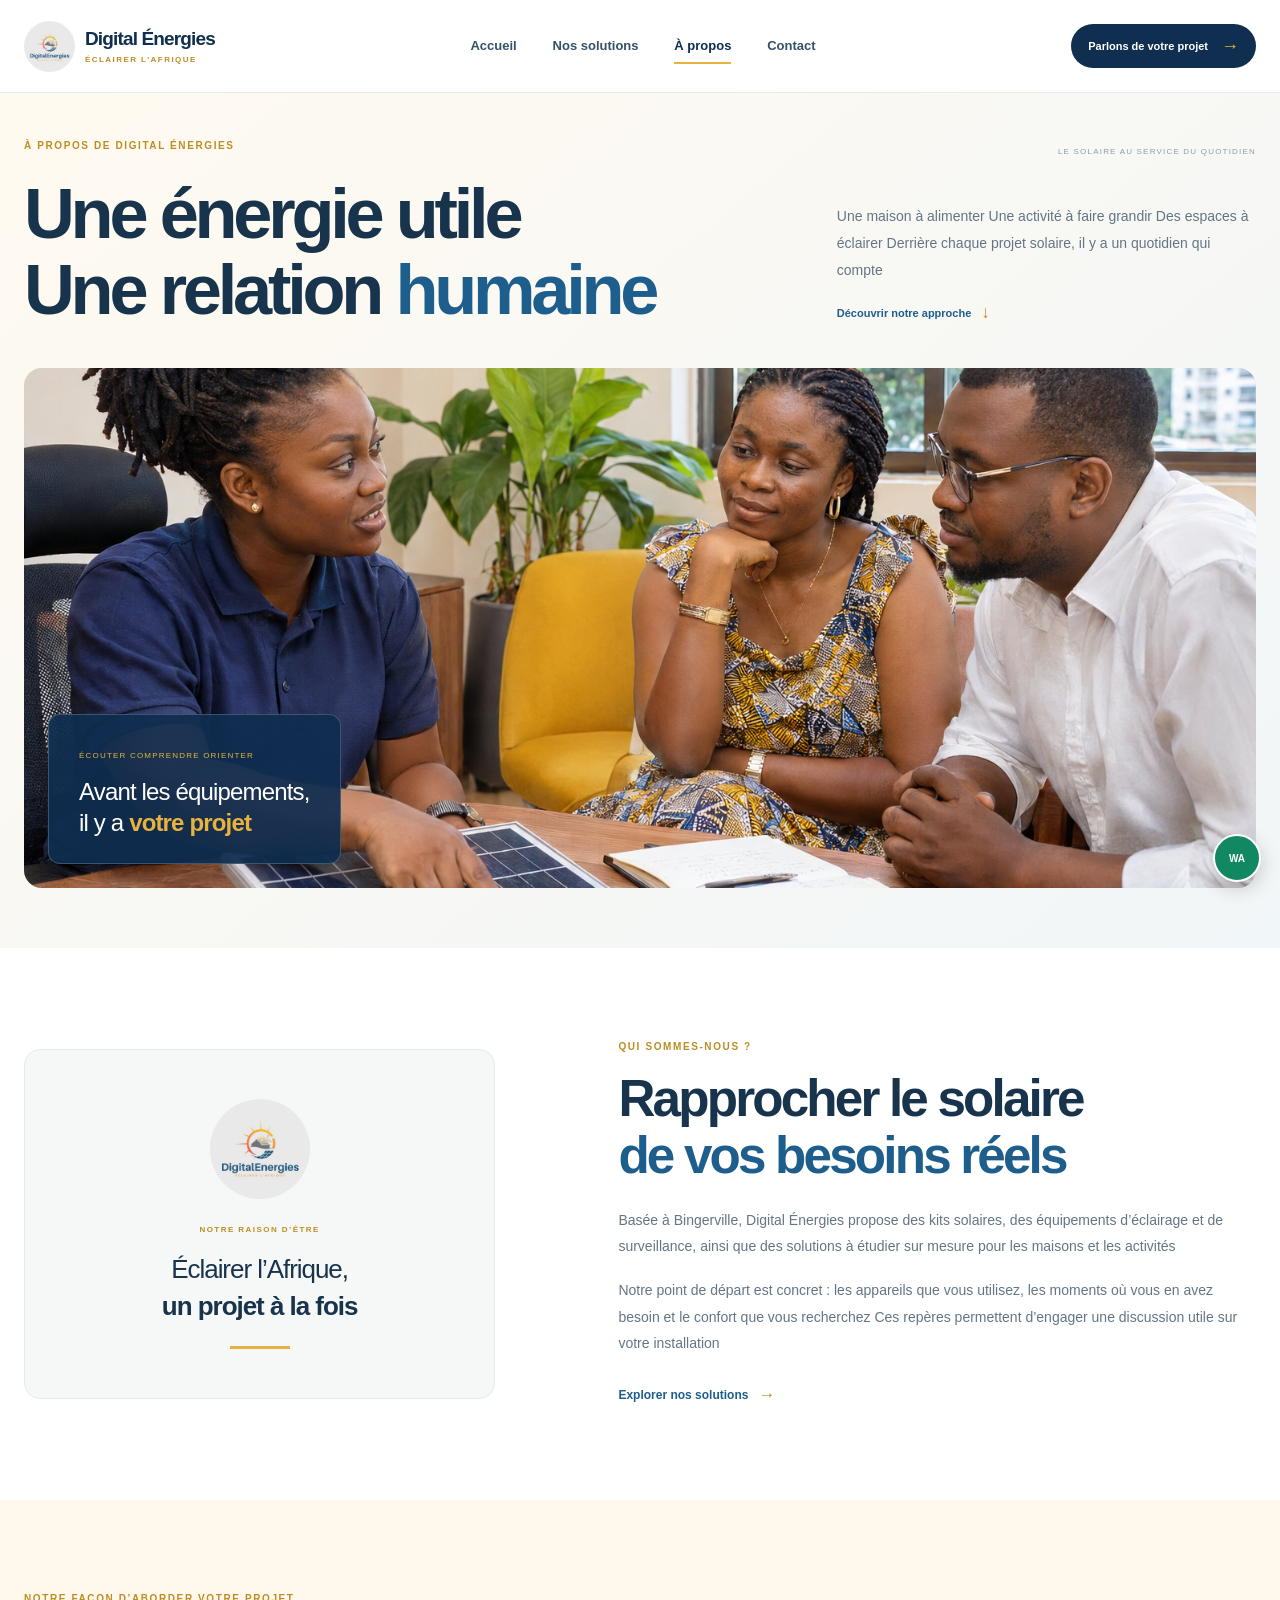
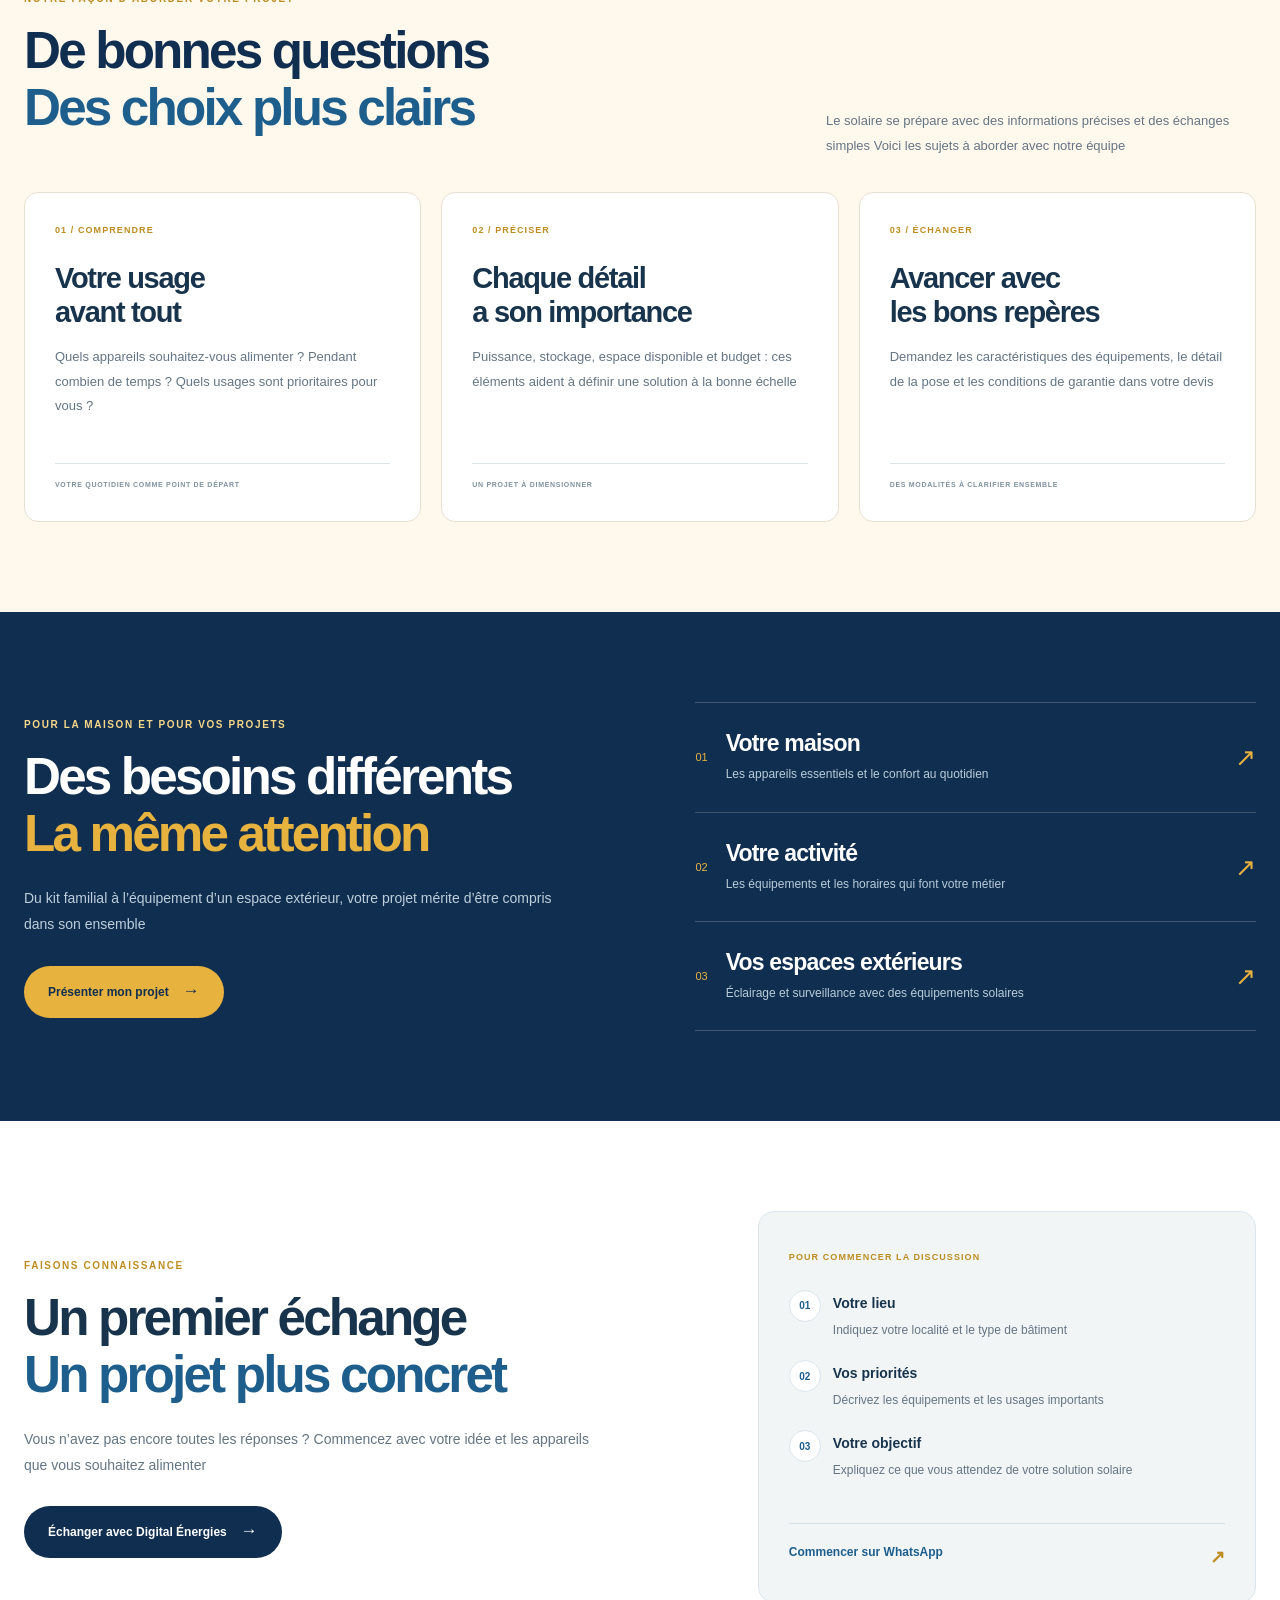
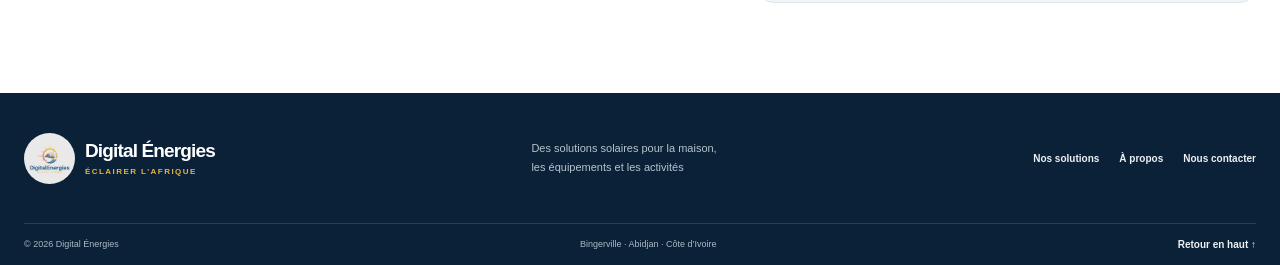
==== a-propos.html @ 3a423928 "Première version du site Digital Energies" ====
<!doctype html>
<html lang="fr">
<head>
  <meta charset="utf-8">
  <meta name="viewport" content="width=device-width, initial-scale=1">
  <meta name="theme-color" content="#102e50">
  <meta http-equiv="Content-Security-Policy" content="default-src 'self'; img-src 'self' data:; style-src 'self' 'unsafe-inline' https://fonts.googleapis.com; font-src 'self' https://fonts.gstatic.com; script-src 'self'; base-uri 'self'; form-action 'self'; object-src 'none'">
  <link rel="icon" href="assets/logo-digital-energies.jpg" type="image/jpeg">
  <link rel="stylesheet" href="style.css">
  <script src="app.js" defer></script>
  <meta name="description" content="Découvrez l’approche de Digital Énergies et ses solutions solaires à Bingerville et à Abidjan">
  <title>À propos — Digital Énergies</title>
</head>
<body id="top" class="about-page">
<a class="skip-link" href="#contenu">Aller au contenu</a>
<header class="site-header"><div class="wrap header-inner">
  <a class="brand" href="index.html" aria-label="Digital Énergies — accueil"><img src="assets/logo-digital-energies.jpg" alt="" width="52" height="52"><span>Digital Énergies<small>ÉCLAIRER L’AFRIQUE</small></span></a>
  <button class="menu-toggle" type="button" aria-expanded="false" aria-controls="main-nav" aria-label="Ouvrir le menu"><i></i><i></i></button>
  <nav class="main-nav" id="main-nav" aria-label="Navigation principale">
    <a href="index.html" >Accueil</a><a href="solutions.html" >Nos solutions</a><a href="a-propos.html" aria-current="page">À propos</a><a href="contact.html" >Contact</a>
  </nav>
  <a class="header-cta" href="contact.html">Parlons de votre projet <span aria-hidden="true">→</span></a>
</div></header>
<main id="contenu"><section class="about-intro section-space"><div class="wrap"><div class="about-intro-top"><p class="eyebrow eyebrow-blue">À PROPOS DE DIGITAL ÉNERGIES</p><span>LE SOLAIRE AU SERVICE DU QUOTIDIEN</span></div><div class="about-intro-grid"><h1>Une énergie utile<br>Une relation <em>humaine</em></h1><div><p>Une maison à alimenter Une activité à faire grandir Des espaces à éclairer Derrière chaque projet solaire, il y a un quotidien qui compte</p><a class="text-link" href="#notre-approche">Découvrir notre approche <span aria-hidden="true">↓</span></a></div></div><div class="about-wide-photo"><img src="assets/conseil-projet-solaire.png" alt="Illustration d’une conseillère échangeant avec un couple autour d’un projet solaire" fetchpriority="high"><div><span>ÉCOUTER COMPRENDRE ORIENTER</span><p>Avant les équipements,<br>il y a <strong>votre projet</strong></p></div></div></div></section>
<section class="about-mission section-space" id="notre-approche"><div class="wrap about-mission-grid"><div class="mission-brand"><img src="assets/logo-digital-energies.jpg" alt="Digital Énergies — Éclairer l’Afrique" loading="lazy"><span>NOTRE RAISON D’ÊTRE</span><p>Éclairer l’Afrique,<br><strong>un projet à la fois</strong></p><div class="mission-line"></div></div><div class="mission-copy"><p class="eyebrow eyebrow-blue">QUI SOMMES-NOUS ?</p><h2>Rapprocher le solaire<br><em>de vos besoins réels</em></h2><p>Basée à Bingerville, Digital Énergies propose des kits solaires, des équipements d’éclairage et de surveillance, ainsi que des solutions à étudier sur mesure pour les maisons et les activités</p><p>Notre point de départ est concret : les appareils que vous utilisez, les moments où vous en avez besoin et le confort que vous recherchez Ces repères permettent d’engager une discussion utile sur votre installation</p><a class="text-link" href="solutions.html">Explorer nos solutions <span aria-hidden="true">→</span></a></div></div></section>
<section class="about-principles section-space"><div class="wrap"><div class="section-heading"><div><p class="eyebrow eyebrow-blue">NOTRE FAÇON D’ABORDER VOTRE PROJET</p><h2>De bonnes questions<br><em>Des choix plus clairs</em></h2></div><p class="section-summary">Le solaire se prépare avec des informations précises et des échanges simples Voici les sujets à aborder avec notre équipe</p></div><div class="principles-grid"><article><span>01 / COMPRENDRE</span><h3>Votre usage<br>avant tout</h3><p>Quels appareils souhaitez-vous alimenter ? Pendant combien de temps ? Quels usages sont prioritaires pour vous ?</p><div class="principle-bottom">VOTRE QUOTIDIEN COMME POINT DE DÉPART</div></article><article><span>02 / PRÉCISER</span><h3>Chaque détail<br>a son importance</h3><p>Puissance, stockage, espace disponible et budget : ces éléments aident à définir une solution à la bonne échelle</p><div class="principle-bottom">UN PROJET À DIMENSIONNER</div></article><article><span>03 / ÉCHANGER</span><h3>Avancer avec<br>les bons repères</h3><p>Demandez les caractéristiques des équipements, le détail de la pose et les conditions de garantie dans votre devis</p><div class="principle-bottom">DES MODALITÉS À CLARIFIER ENSEMBLE</div></article></div></div></section>
<section class="about-audiences section-space"><div class="wrap audience-layout"><div><p class="eyebrow">POUR LA MAISON ET POUR VOS PROJETS</p><h2>Des besoins différents<br><em>La même attention</em></h2><p>Du kit familial à l’équipement d’un espace extérieur, votre projet mérite d’être compris dans son ensemble</p><a class="button button-gold" href="contact.html">Présenter mon projet <span aria-hidden="true">→</span></a></div><div class="audience-list"><a href="solutions.html#kits"><span>01</span><div><h3>Votre maison</h3><p>Les appareils essentiels et le confort au quotidien</p></div><b aria-hidden="true">↗</b></a><a href="solutions.html#sur-mesure"><span>02</span><div><h3>Votre activité</h3><p>Les équipements et les horaires qui font votre métier</p></div><b aria-hidden="true">↗</b></a><a href="solutions.html#eclairage"><span>03</span><div><h3>Vos espaces extérieurs</h3><p>Éclairage et surveillance avec des équipements solaires</p></div><b aria-hidden="true">↗</b></a></div></div></section>
<section class="about-dialogue section-space"><div class="wrap dialogue-layout"><div><p class="eyebrow eyebrow-blue">FAISONS CONNAISSANCE</p><h2>Un premier échange<br><em>Un projet plus concret</em></h2><p>Vous n’avez pas encore toutes les réponses ? Commencez avec votre idée et les appareils que vous souhaitez alimenter</p><a class="button button-blue" href="contact.html">Échanger avec Digital Énergies <span aria-hidden="true">→</span></a></div><div class="dialogue-card"><span>POUR COMMENCER LA DISCUSSION</span><ol><li><b>Votre lieu</b><p>Indiquez votre localité et le type de bâtiment</p></li><li><b>Vos priorités</b><p>Décrivez les équipements et les usages importants</p></li><li><b>Votre objectif</b><p>Expliquez ce que vous attendez de votre solution solaire</p></li></ol><a href="https://wa.me/2250564984892?text=Bonjour%20Digital%20Energies%2C%20je%20souhaite%20parler%20de%20mon%20projet%20solaire" target="_blank" rel="noopener noreferrer">Commencer sur WhatsApp <span aria-hidden="true">↗</span></a></div></div></section></main>
<footer class="site-footer"><div class="wrap footer-main">
  <a class="brand footer-brand" href="index.html"><img src="assets/logo-digital-energies.jpg" alt="" width="48" height="48"><span>Digital Énergies<small>ÉCLAIRER L’AFRIQUE</small></span></a>
  <p>Des solutions solaires pour la maison,<br>les équipements et les activités</p>
  <div class="footer-links"><a href="solutions.html">Nos solutions</a><a href="a-propos.html">À propos</a><a href="contact.html">Nous contacter</a></div>
</div><div class="wrap footer-bottom"><span>© <span id="year">2026</span> Digital Énergies</span><span>Bingerville · Abidjan · Côte d’Ivoire</span><a href="#top">Retour en haut ↑</a></div></footer>
<a class="floating-whatsapp" href="https://wa.me/2250564984892?text=Bonjour%20Digital%20Energies%2C%20je%20souhaite%20un%20renseignement" target="_blank" rel="noopener noreferrer" aria-label="Écrire à Digital Énergies sur WhatsApp">WA</a>
</body>
</html>
---- style.css ----
@import url('https://fonts.googleapis.com/css2?family=DM+Sans:wght@400;500;600;700&family=Manrope:wght@400;500;600;700;800&display=swap');
:root{--navy:#102e50;--blue:#1d5e8d;--blue-light:#eaf2f7;--gold:#e7b33e;--gold-dark:#bd8d22;--ink:#18344c;--muted:#647584;--line:#dce4e8;--paper:#f5f6f3;--white:#fff;--max:1180px;--shadow:0 18px 44px rgba(16,46,80,.11)}
*{box-sizing:border-box}html{scroll-behavior:smooth;scroll-padding-top:100px}body{margin:0;background:#fff;color:var(--ink);font:15px/1.7 'DM Sans',Arial,sans-serif;-webkit-font-smoothing:antialiased}img{display:block;width:100%;max-width:100%;object-fit:cover}a{color:inherit;text-decoration:none}button,input,select,textarea{font:inherit}a:focus-visible,button:focus-visible,input:focus-visible,select:focus-visible,textarea:focus-visible{outline:3px solid var(--gold);outline-offset:3px}.wrap{width:min(var(--max),calc(100% - 48px));margin-inline:auto}.skip-link{position:fixed;z-index:100;top:10px;left:10px;padding:9px 13px;transform:translateY(-150%);background:#fff;color:var(--navy)}.skip-link:focus{transform:none}
.topbar{background:var(--navy);color:#edf4f7;font-size:11px}.topbar-inner{display:flex;min-height:36px;align-items:center;justify-content:space-between;gap:16px;letter-spacing:.07em}.topbar strong{margin-left:8px;color:var(--gold)}.site-header{position:sticky;z-index:30;top:0;background:rgba(255,255,255,.97);border-bottom:1px solid #e6ecef;backdrop-filter:blur(12px)}.header-inner{display:grid;min-height:82px;grid-template-columns:auto 1fr auto;align-items:center;gap:35px}.brand{display:flex;width:max-content;align-items:center;gap:10px;color:var(--navy);font:800 16px/1.15 'Manrope',sans-serif;letter-spacing:-.045em}.brand img{width:51px;height:51px;border-radius:50%;object-fit:cover;background:#f1f1f1}.brand small{display:block;margin-top:6px;color:var(--gold-dark);font:800 8px/1 'DM Sans',sans-serif;letter-spacing:.18em}.main-nav{display:flex;align-items:center;justify-content:center;gap:clamp(18px,2.8vw,39px)}.main-nav a{position:relative;padding:12px 0;color:#35516a;font-size:12px;font-weight:700;white-space:nowrap}.main-nav a:after{position:absolute;right:100%;bottom:5px;left:0;height:2px;background:var(--gold);content:'';transition:right .22s}.main-nav a:hover:after,.main-nav a[aria-current=page]:after{right:0}.main-nav a[aria-current=page]{color:var(--navy)}.header-cta{display:inline-flex;min-height:44px;align-items:center;gap:13px;padding:0 17px;border-radius:5px;background:var(--navy);color:white;font-size:11px;font-weight:800;transition:background .2s,transform .2s}.header-cta:hover{transform:translateY(-2px);background:var(--blue)}.header-cta span{color:var(--gold);font-size:18px}.menu-toggle{display:none}
.hero{position:relative;isolation:isolate;display:flex;min-height:clamp(610px,calc(100svh - 118px),800px);align-items:center;overflow:hidden;background:var(--navy);color:white}.hero-image,.hero-shade{position:absolute;z-index:-1;inset:0}.hero-image{background:url('assets/home-installation.png') 68% 48%/cover no-repeat;transform:scale(1.01)}.hero-shade{background:linear-gradient(90deg,rgba(7,28,48,.87) 0%,rgba(9,35,57,.75) 36%,rgba(9,35,57,.26) 70%,rgba(9,35,57,.05) 100%),linear-gradient(0deg,rgba(7,28,48,.45),transparent 38%)}.hero-content{padding:88px 0 114px}.eyebrow{display:flex;align-items:center;gap:10px;margin:0 0 12px;color:#f8d789;font-size:10px;font-weight:800;letter-spacing:.16em}.eyebrow span{width:28px;height:2px;background:var(--gold)}.eyebrow-blue{color:var(--gold-dark)}.hero h1,.page-hero h1{max-width:770px;margin:18px 0;color:#fff;font:700 clamp(54px,8vw,102px)/.98 'Manrope',sans-serif;letter-spacing:-.075em}.hero h1 em,.page-hero h1 em,.section-heading h2 em,.intro h2 em,.about-grid h2 em{color:var(--gold);font-style:normal}.hero-copy{max-width:475px;margin:18px 0 27px;color:#ecf1f4;font-size:15px;line-height:1.8}.hero-actions{display:flex;align-items:center;gap:24px}.button{display:inline-flex;min-height:48px;align-items:center;justify-content:center;gap:14px;padding:0 20px;border:0;border-radius:5px;font-size:11px;font-weight:800;transition:transform .2s,box-shadow .2s,background .2s;cursor:pointer}.button:hover{transform:translateY(-2px);box-shadow:0 10px 24px #0002}.button span{font-size:17px}.button-gold{background:var(--gold);color:var(--navy)}.button-blue{background:var(--navy);color:white}.button-light{background:white;color:var(--navy)}.button-whatsapp{margin-top:24px;background:#118861;color:#fff}.hero-link{color:#fff;font-size:12px;font-weight:700}.hero-link span{margin-left:8px;color:var(--gold)}.hero-caption{position:absolute;right:24px;bottom:22px;left:24px;display:flex;justify-content:space-between;gap:15px;color:#f1f4f6;font-size:8px;font-weight:700;letter-spacing:.14em}
.section-space{padding:90px 0}.intro{background:var(--paper)}.intro-grid{display:grid;grid-template-columns:1.05fr .8fr;align-items:end;gap:10%}.intro h2,.section-heading h2,.about-grid h2{margin:12px 0 0;color:var(--navy);font:700 clamp(36px,5vw,64px)/1.04 'Manrope',sans-serif;letter-spacing:-.07em}.intro h2 em,.section-heading h2 em,.about-grid h2 em{color:var(--blue)}.intro-copy p,.section-summary,.story-copy p{margin:0 0 17px;color:var(--muted);font-size:13px;line-height:1.9}.text-link{display:inline-flex;align-items:center;gap:10px;color:var(--blue);font-size:11px;font-weight:800}.text-link b,.text-link span{color:var(--gold-dark);font-size:17px;transition:transform .2s}.text-link:hover b,.text-link:hover span{transform:translate(3px,-2px)}.benefit-row{display:grid;grid-template-columns:repeat(3,1fr);gap:16px;margin-top:54px}.benefit-row article{display:flex;gap:14px;align-items:flex-start;padding:21px 20px;border:1px solid #dce4e4;background:#fff}.benefit-icon{display:grid;width:35px;height:35px;flex:none;place-items:center;border-radius:50%;background:#fff3cf;color:var(--gold-dark);font:800 10px 'Manrope',sans-serif}.benefit-row h3{margin:0 0 3px;color:var(--navy);font:700 15px 'Manrope',sans-serif}.benefit-row p{margin:0;color:var(--muted);font-size:10px;line-height:1.6}
.home-solutions{background:#fff}.section-heading{display:flex;align-items:end;justify-content:space-between;gap:35px;margin-bottom:34px}.section-heading .eyebrow{margin-bottom:8px}.section-heading h2{margin:0;font-size:clamp(34px,4.3vw,54px)}.heading-link{flex:none;margin-bottom:9px}.preview-grid{display:grid;grid-template-columns:repeat(3,1fr);gap:18px}.preview-card{overflow:hidden;border:1px solid var(--line);background:#fff;transition:transform .22s,box-shadow .22s}.preview-card:hover{transform:translateY(-4px);box-shadow:var(--shadow)}.preview-image{position:relative;height:225px;overflow:hidden;background:#e7edf0}.preview-image img{height:100%;transition:transform .5s}.preview-card:hover .preview-image img{transform:scale(1.04)}.image-tag{position:absolute;bottom:12px;left:12px;padding:6px 9px;background:var(--navy);color:#fff;font-size:8px;font-weight:800;letter-spacing:.13em}.preview-copy{padding:21px 20px 24px}.card-number,.kit-label{color:var(--gold-dark);font-size:8px;font-weight:900;letter-spacing:.14em}.preview-copy h3,.value-grid h3{margin:7px 0;color:var(--navy);font:700 20px 'Manrope',sans-serif;letter-spacing:-.04em}.preview-copy p{min-height:46px;margin:0 0 13px;color:var(--muted);font-size:11px;line-height:1.7}.home-cta,.about-cta{padding:48px 0;background:var(--navy);color:white}.home-cta-inner{display:flex;align-items:center;justify-content:space-between;gap:30px}.home-cta h2{margin:8px 0 0;color:white;font:700 clamp(28px,4vw,44px)/1.08 'Manrope',sans-serif;letter-spacing:-.06em}.home-cta .eyebrow{margin:0;color:#f8d789}
.page-hero{padding:70px 0 75px;background:var(--paper)}.page-hero-grid{display:grid;grid-template-columns:.9fr 1.1fr;align-items:center;gap:8%}.page-hero h1{margin:15px 0;color:var(--navy);font-size:clamp(46px,6.5vw,82px)}.page-hero h1 em{color:var(--blue)}.page-hero p:not(.eyebrow){max-width:540px;margin:0 0 22px;color:var(--muted);font-size:14px;line-height:1.85}.page-hero-photo{height:390px;overflow:hidden;box-shadow:var(--shadow)}.page-hero-photo img{height:100%}.page-hero-compact{padding:62px 0;background:linear-gradient(120deg,#eff4f6,#fff9e9)}.page-hero-compact h1{margin-bottom:10px}.page-hero-compact p:not(.eyebrow){max-width:590px}
.product-section{background:white}.section-summary{max-width:430px;margin:0}.kit-grid{display:grid;grid-template-columns:repeat(3,1fr);gap:16px}.kit-card{padding:24px;border:1px solid var(--line);background:#fff}.kit-card-featured{border-top:3px solid var(--gold);background:#fffdf7}.kit-card h3,.equipment-feature h3{margin:10px 0 3px;color:var(--navy);font:700 22px 'Manrope',sans-serif}.kit-price{margin:4px 0 15px;color:var(--blue);font:800 24px 'Manrope',sans-serif;letter-spacing:-.04em}.kit-price small{font:800 10px 'DM Sans',sans-serif;letter-spacing:.08em}.kit-card ul,.inline-list{margin:0 0 20px;padding:0;list-style:none;color:#4c6275;font-size:11px}.kit-card li,.inline-list li{padding:4px 0;border-bottom:1px solid #edf0f1}.kit-card li:before,.inline-list li:before{padding-right:8px;color:var(--gold-dark);content:'✓'}.kit-card .text-link{margin-top:2px}.equipment-section{background:var(--paper)}.equipment-feature{display:grid;grid-template-columns:1fr 1fr;align-items:stretch;gap:0;background:#fff}.equipment-feature>img{height:100%;min-height:350px;object-fit:cover}.equipment-feature>div{align-self:center;padding:clamp(28px,5vw,55px)}.equipment-feature>div>p:not(.kit-price){margin:0 0 18px;color:var(--muted);font-size:12px;line-height:1.8}.equipment-feature .button{margin-top:3px}.equipment-reverse{grid-template-columns:1fr 1fr}.equipment-reverse>img{order:2}.inline-list{display:grid;grid-template-columns:1fr 1fr;gap:0 14px}.note-band{padding:30px 0;background:#f8edcf}.note-band strong{color:var(--navy);font:700 18px 'Manrope',sans-serif}.note-band p{max-width:720px;margin:6px 0 12px;color:#5e6e7a;font-size:12px}
.about-story{background:white}.about-grid{display:grid;grid-template-columns:1fr 1fr;gap:10%;align-items:start}.about-grid h2{margin-top:15px}.story-copy p{font-size:14px}.about-values{background:var(--paper)}.value-grid{display:grid;grid-template-columns:repeat(3,1fr);gap:17px}.value-grid article{padding:25px;border:1px solid #dce4e5;background:#fff}.value-grid article>span{color:var(--gold-dark);font:800 11px 'Manrope',sans-serif}.value-grid h3{font-size:18px}.value-grid p{margin:0;color:var(--muted);font-size:11px;line-height:1.75}
.contact-section{background:var(--paper)}.contact-grid{display:grid;grid-template-columns:.85fr 1fr;gap:9%;align-items:start}.contact-details h2{margin:12px 0;color:var(--navy);font:700 clamp(34px,4.4vw,54px)/1.05 'Manrope',sans-serif;letter-spacing:-.065em}.contact-details>p:not(.eyebrow){max-width:460px;color:var(--muted);font-size:12px;line-height:1.85}.contact-lines{display:grid;gap:15px;margin:27px 0}.contact-lines a,.contact-lines>div{display:grid;gap:2px;width:max-content;max-width:100%}.contact-lines span{color:#82909b;font-size:8px;font-weight:900;letter-spacing:.15em}.contact-lines strong{color:var(--navy);font-size:13px}.request-form{padding:30px;background:#fff;box-shadow:var(--shadow)}.form-heading{display:flex;justify-content:space-between;align-items:center;padding-bottom:13px;border-bottom:1px solid var(--line);color:var(--gold-dark);font-size:9px;font-weight:900;letter-spacing:.16em}.form-heading span:last-child{color:var(--gold);font-size:22px}.request-form label{display:block;margin:14px 0 5px;color:#29445c;font-size:10px;font-weight:800}.request-form select,.request-form input,.request-form textarea{display:block;width:100%;min-height:44px;padding:10px 12px;border:1px solid #d5e0e5;border-radius:3px;background:#fff;color:var(--ink);font-size:11px}.request-form textarea{min-height:92px;resize:vertical}.request-form input::placeholder,.request-form textarea::placeholder{color:#9aa5ac}.request-form .button{width:100%;margin-top:18px}.form-footnote{margin:10px 0 0;color:#83909a;text-align:center;font-size:9px;line-height:1.5}.form-message{display:block;min-height:16px;margin-top:5px;color:var(--gold-dark);font-size:9px;text-align:center}
.site-footer{background:#0b2137;color:#dce6eb}.footer-main{display:flex;min-height:130px;align-items:center;justify-content:space-between;gap:24px;padding-block:25px}.footer-brand{color:#fff}.footer-brand small{color:var(--gold)}.footer-main>p{margin:0;color:#b6c5ce;font-size:11px;line-height:1.7}.footer-links{display:flex;gap:20px}.footer-links a,.footer-bottom a{color:#ecf1f3;font-size:10px;font-weight:700}.footer-links a:hover,.footer-bottom a:hover{color:var(--gold)}.footer-bottom{display:flex;min-height:42px;align-items:center;justify-content:space-between;gap:15px;border-top:1px solid #ffffff21;color:#aabac4;font-size:9px}.floating-whatsapp{position:fixed;right:19px;bottom:18px;z-index:25;display:grid;width:48px;height:48px;place-items:center;border:2px solid white;border-radius:50%;background:#118861;color:#fff;box-shadow:0 6px 20px #0003;font-size:10px;font-weight:900;transition:transform .2s}.floating-whatsapp:hover{transform:translateY(-3px) scale(1.04)}
@media(max-width:980px){.header-inner{gap:19px}.main-nav{gap:18px}.main-nav a{font-size:11px}.header-cta{padding-inline:12px;font-size:10px}.page-hero-grid{gap:5%}.preview-image{height:190px}}
@media(max-width:740px){html{scroll-padding-top:72px}.wrap{width:min(var(--max),calc(100% - 36px))}.topbar-inner{min-height:32px;font-size:8px}.topbar-inner a{font-size:8px}.topbar strong{margin-left:4px}.header-inner{position:relative;min-height:72px;grid-template-columns:1fr auto auto;gap:12px}.brand{font-size:14px}.brand img{width:43px;height:43px}.brand small{font-size:7px}.menu-toggle{display:flex;width:39px;height:39px;flex-direction:column;justify-content:center;gap:6px;padding:10px;border:1px solid #ccd7de;border-radius:50%;background:#fff}.menu-toggle i{display:block;width:17px;height:2px;background:var(--navy);transition:transform .2s}.menu-toggle[aria-expanded=true] i:first-child{transform:translateY(4px) rotate(45deg)}.menu-toggle[aria-expanded=true] i:last-child{transform:translateY(-4px) rotate(-45deg)}.main-nav{position:absolute;top:71px;right:-18px;left:-18px;display:none;align-items:stretch;padding:9px 18px 14px;background:#fff;border-top:1px solid var(--line);box-shadow:0 12px 20px #102e5012}.main-nav.is-open{display:flex;flex-direction:column;gap:0}.main-nav a{padding:12px 2px;border-bottom:1px solid #edf0f2;font-size:12px}.main-nav a:after{display:none}.header-cta{min-height:39px;padding:0 10px;font-size:0}.header-cta span{font-size:17px}.hero{min-height:690px;max-height:820px;align-items:flex-end}.hero-image{background-position:68% center}.hero-shade{background:linear-gradient(90deg,rgba(7,28,48,.78),rgba(9,35,57,.35) 100%),linear-gradient(0deg,rgba(7,28,48,.83),transparent 83%)}.hero-content{padding:90px 0 116px}.hero h1{font-size:clamp(48px,12vw,76px)}.hero-copy{max-width:400px;font-size:13px}.hero-actions{align-items:flex-start;flex-direction:column;gap:16px}.hero-caption{right:18px;bottom:17px;left:18px;font-size:6px;letter-spacing:.08em}.section-space{padding:65px 0}.intro-grid,.about-grid,.contact-grid{grid-template-columns:1fr;gap:20px}.intro h2,.section-heading h2,.about-grid h2{font-size:clamp(34px,9vw,48px)}.intro-copy p,.section-summary,.story-copy p{font-size:12px}.benefit-row{grid-template-columns:1fr;gap:9px;margin-top:30px}.benefit-row article{padding:15px}.section-heading{display:block;margin-bottom:24px}.heading-link{margin-top:16px}.preview-grid{grid-template-columns:1fr;gap:13px}.preview-image{height:230px}.preview-copy p{min-height:0}.home-cta-inner{align-items:flex-start;flex-direction:column;gap:20px}.home-cta{padding:36px 0}.page-hero{padding:48px 0 54px}.page-hero-grid{grid-template-columns:1fr;gap:28px}.page-hero h1{font-size:clamp(46px,12vw,68px)}.page-hero-photo{height:260px}.page-hero p:not(.eyebrow){font-size:12px}.kit-grid,.value-grid{grid-template-columns:1fr;gap:11px}.kit-card{padding:21px}.equipment-feature,.equipment-reverse{grid-template-columns:1fr}.equipment-feature>img{height:240px;min-height:0}.equipment-reverse>img{order:0}.equipment-feature>div{padding:24px}.note-band{padding:24px 0}.contact-details h2{font-size:39px}.request-form{padding:23px 18px}.footer-main{align-items:flex-start;flex-direction:column;gap:17px;padding-block:25px}.footer-links{flex-wrap:wrap;gap:12px 18px}.footer-bottom{min-height:55px;flex-wrap:wrap;justify-content:flex-start;padding-block:10px}.footer-bottom span:nth-child(2){order:3;flex-basis:100%}.floating-whatsapp{right:13px;bottom:13px;width:44px;height:44px}}
@media(prefers-reduced-motion:reduce){html{scroll-behavior:auto}*,*:before,*:after{transition-duration:.01ms!important;animation-duration:.01ms!important;animation-iteration-count:1!important}}

/* Accueil : composition et hiérarchie visuelle */
.home-page{--max:1240px}.home-page .header-inner{min-height:92px}.home-page .brand{font-size:19px}.home-page .main-nav a{font-size:13px}.home-page .header-cta{border-radius:100px;padding-inline:22px}.home-page .hero{min-height:700px;margin:18px 22px 0;border-radius:20px;align-items:center}.home-page .hero-image{left:43%;background-position:60% center;transform:none}.home-page .hero-shade{background:linear-gradient(90deg,#102e50 34%,rgba(16,46,80,.95) 43%,rgba(16,46,80,.1) 65%,transparent 100%)}.home-page .hero-content{padding:80px 30px 125px}.home-page .hero h1{max-width:690px;font-size:clamp(48px,5.5vw,78px);line-height:1.08;letter-spacing:-.055em}.home-page .hero h1 em{display:inline-block;max-width:550px}.home-page .hero-copy{max-width:440px;font-size:14px;color:#dbe6ed}.home-page .hero .eyebrow{font-size:10px}.home-page .button{min-height:52px;border-radius:100px;font-size:12px;padding-inline:24px}.home-page .hero-caption{left:auto;right:30px;bottom:30px;max-width:390px;align-items:center;justify-content:flex-start;padding:18px 22px;border:1px solid #ffffff50;border-radius:12px;background:#102e50d9;backdrop-filter:blur(12px);letter-spacing:0}.hero-caption .caption-sun{font-size:34px;color:var(--gold)}.home-page .hero-caption strong{display:block;font-size:13px;line-height:1.5}.home-page .hero-caption div>span{display:block;margin-top:4px;font-size:11px;color:#d5e1e9}.home-page .intro{background:white;padding-bottom:78px}.home-page .intro h2{font-size:clamp(36px,4.3vw,58px);line-height:1.1}.home-page .intro-copy p{font-size:14px}.home-page .benefit-row{gap:0;margin-top:42px;padding:27px 0;border-block:1px solid var(--line)}.home-page .benefit-row article{border:0;border-right:1px solid var(--line);padding:12px 28px;background:transparent}.home-page .benefit-row article:first-child{padding-left:0}.home-page .benefit-row article:last-child{border-right:0}.home-page .benefit-icon{width:42px;height:42px;border-radius:12px}.home-page .benefit-row p{font-size:12px}.home-page .home-solutions{background:#f2f5f5}.home-page .preview-grid{gap:24px}.home-page .preview-card{border:0;border-radius:14px;box-shadow:0 6px 22px #102e5009}.home-page .preview-image{height:260px}.home-page .preview-copy{padding:25px}.home-page .preview-copy h3{font-size:23px}.home-page .preview-copy p{font-size:13px;min-height:65px}.home-page .image-tag{border-radius:5px;bottom:16px;left:16px}.home-page .text-link{font-size:12px}.home-process{background:#fff}.process-grid{display:grid;grid-template-columns:repeat(3,1fr);gap:38px;margin-top:40px}.process-grid article{position:relative;border-top:2px solid var(--line);padding-top:24px}.process-grid article>span{position:absolute;top:-16px;background:#fff;padding-right:14px;color:var(--gold-dark);font:800 19px 'Manrope',sans-serif}.process-grid h3{margin:8px 0;font:700 20px 'Manrope',sans-serif;letter-spacing:-.035em}.process-grid p{margin:0;color:var(--muted);font-size:13px;line-height:1.8}.home-page .home-cta{margin:0 22px 22px;border-radius:18px;padding:58px 30px;background:radial-gradient(ellipse at right bottom,#23638c,transparent 70%),var(--navy)}.home-page .home-cta h2{line-height:1.16}.home-page .section-heading h2{line-height:1.12}
@media(max-width:980px){.home-page .hero{margin:12px 12px 0}.home-page .hero-content{padding-inline:12px}.home-page .hero-caption{max-width:320px;right:22px}.home-page .benefit-row article{padding-inline:18px}.home-page .preview-copy{padding:20px}.home-page .preview-copy h3{font-size:20px}}
@media(max-width:740px){.home-page .header-inner{min-height:76px}.home-page .brand{font-size:15px}.home-page .main-nav{top:75px}.home-page .header-cta{padding-inline:12px}.home-page .hero{min-height:790px;align-items:flex-end;border-radius:14px}.home-page .hero-image{inset:0;background-position:65% 28%}.home-page .hero-shade{background:linear-gradient(0deg,#102e50 0%,#102e50ed 35%,#102e5050 75%,#102e5020)}.home-page .hero-content{padding:270px 5px 42px}.home-page .hero h1{font-size:clamp(38px,9.8vw,60px);max-width:550px;line-height:1.08}.home-page .hero-copy{font-size:13px}.home-page .hero-caption{display:none}.home-page .hero-actions{gap:20px}.home-page .intro{padding-bottom:54px}.home-page .benefit-row{padding:10px 0;gap:0;margin-top:25px}.home-page .benefit-row article,.home-page .benefit-row article:first-child{padding:18px 0;border-right:0;border-bottom:1px solid var(--line)}.home-page .benefit-row article:last-child{border-bottom:0}.home-page .preview-image{height:240px}.home-page .preview-copy p{min-height:0}.process-grid{grid-template-columns:1fr;gap:38px}.home-page .home-cta{margin:0 12px 12px;padding:38px 6px;border-radius:14px}.home-page .home-cta h2{font-size:30px}}

[hidden]{display:none!important}.needs-section{background:#fff9ed}.needs-selector{display:grid;grid-template-columns:repeat(3,1fr);gap:12px;margin-bottom:22px}.need-choice{display:flex;align-items:center;gap:16px;min-height:78px;padding:18px 24px;border:1px solid #e5dfd0;border-radius:12px;background:transparent;color:var(--navy);font-weight:700;text-align:left;cursor:pointer;transition:background .2s,box-shadow .2s}.need-choice>span{color:var(--gold-dark);font-size:11px}.need-choice b{margin-left:auto;font-size:23px;font-weight:400}.need-choice:hover{background:#fff}.need-choice.is-selected{background:var(--navy);border-color:var(--navy);color:#fff;box-shadow:0 8px 20px #102e501a}.need-choice.is-selected>span{color:var(--gold)}.needs-feature{display:grid;grid-template-columns:1fr 1fr;overflow:hidden;border-radius:18px;background:#fff}.needs-photo{position:relative;min-height:440px}.needs-photo img{height:100%;position:absolute;inset:0;object-position:38% center}.needs-photo>span{position:absolute;bottom:20px;left:20px;right:20px;border-radius:6px;background:#102e50e6;color:#fff;padding:12px 16px;font-size:9px;letter-spacing:.12em}.needs-content{display:flex;align-items:center;padding:48px}.needs-content h3{font:700 clamp(28px,3vw,42px)/1.15 'Manrope',sans-serif;letter-spacing:-.05em;margin:15px 0}.needs-content p:not(.eyebrow){color:var(--muted);font-size:14px;line-height:1.85}.need-tags{display:flex;flex-wrap:wrap;gap:6px;margin:22px 0 28px}.need-tags span{border:1px solid #dfe7eb;border-radius:30px;padding:5px 10px;color:#587082;font-size:10px}.energy-section{background:#102e50;color:#fff;overflow:hidden}.energy-layout{display:grid;grid-template-columns:1fr 1.1fr;gap:8%;align-items:center}.energy-copy h2{font:700 clamp(34px,4vw,54px)/1.1 'Manrope',sans-serif;letter-spacing:-.05em;margin:20px 0}.energy-copy h2 em{font-style:normal;color:var(--gold)}.energy-copy>p:not(.eyebrow){font-size:14px;color:#d6e2ea;line-height:1.85}.energy-copy .energy-note{font-size:12px!important;color:#aebfce!important}.energy-copy .text-link{color:#fff;margin-top:12px}.energy-demo{padding:25px;border:1px solid #ffffff26;border-radius:20px;background:linear-gradient(145deg,#ffffff12,#ffffff03);box-shadow:0 20px 50px #071e3329}.energy-demo-top{display:flex;align-items:center;justify-content:space-between;gap:12px}.energy-demo-top>span{font-size:8px;letter-spacing:.12em;color:#bfd0dd}.energy-switch{display:flex;flex:none;padding:4px;border:1px solid #ffffff30;border-radius:30px}.energy-switch button{border:0;background:transparent;color:#c8d9e6;border-radius:22px;font-size:10px;padding:7px 13px;cursor:pointer}.energy-switch button[aria-pressed=true]{background:var(--gold);color:var(--navy);font-weight:800}.energy-scene{position:relative;display:flex;align-items:center;justify-content:space-between;gap:0;height:210px;padding-top:45px}.energy-sun{position:absolute;left:26px;top:10px;color:var(--gold);font-size:46px;line-height:1;transition:opacity .4s,transform .4s}.solar-grid{width:100px;height:66px;display:grid;grid-template-columns:repeat(3,1fr);gap:3px;padding:5px;border:2px solid #b6cede;background:#1c3f5f;transform:skew(-12deg);flex:none}.solar-grid i{background:#356e9c;border:1px solid #6c9fc5}.energy-cable{position:relative;height:2px;background:#5a768b;flex:1;min-width:12px;overflow:hidden}.energy-cable>span{position:absolute;width:18px;height:2px;background:var(--gold);animation:energy-flow 2s linear infinite}.battery-shape{position:relative;width:48px;height:77px;padding:10px 7px;border:2px solid #b5ccdb;border-radius:7px;display:flex;flex-direction:column;gap:4px;flex:none}.battery-shape:before{position:absolute;top:-7px;left:14px;width:16px;height:5px;border-radius:2px;background:#b5ccdb;content:''}.battery-shape span{flex:1;background:var(--gold);opacity:.85}.home-shape{position:relative;display:flex;gap:10px;align-items:center;justify-content:center;width:78px;height:62px;border:2px solid #b5ccdb;border-top:0;flex:none;margin:14px 6px 0}.home-roof{position:absolute;top:-27px;width:57px;height:57px;border-left:2px solid #b5ccdb;border-top:2px solid #b5ccdb;transform:rotate(45deg)}.home-shape>span{z-index:1;width:15px;height:20px;background:#f7d87f;box-shadow:0 0 18px #e7b33e45}.energy-labels{display:flex;justify-content:space-between;color:#b9cfdf;font-size:10px;padding:0 3px 23px;border-bottom:1px solid #ffffff20}.energy-labels span:nth-child(2){margin-left:7px}.energy-demo-caption{min-height:115px;padding-top:22px}.energy-demo-caption strong{font:700 20px 'Manrope',sans-serif}.energy-demo-caption p{margin:8px 0;color:#bbcedd;font-size:12px;line-height:1.7}.energy-demo>small{display:block;font-size:9px;color:#8faabe}.energy-demo[data-energy=night] .energy-sun{opacity:.18;transform:translateY(12px)}.energy-demo[data-energy=night] .solar-grid{opacity:.35}.energy-demo[data-energy=night] .energy-cable:not(.cable-two)>span{animation:none;opacity:0}.energy-demo[data-energy=night] .battery-shape span:last-child{opacity:.15}@keyframes energy-flow{from{left:-18px}to{left:100%}}.home-faq{background:#f2f5f5}.faq-layout{display:grid;grid-template-columns:.8fr 1.2fr;gap:9%}.faq-intro h2{font:700 clamp(32px,3.8vw,49px)/1.12 'Manrope',sans-serif;letter-spacing:-.05em;margin:16px 0}.faq-intro h2 em{color:var(--blue);font-style:normal}.faq-intro>p:not(.eyebrow){color:var(--muted);font-size:14px;margin-bottom:22px}.faq-list details{padding:0 22px;margin-bottom:10px;border:1px solid #dce5e9;border-radius:10px;background:#fff}.faq-list summary{display:flex;justify-content:space-between;gap:18px;align-items:center;padding:20px 0;list-style:none;cursor:pointer;font:700 14px/1.5 'Manrope',sans-serif}.faq-list summary::-webkit-details-marker{display:none}.faq-list summary>span{font-size:24px;font-weight:400;color:var(--gold-dark);transition:transform .2s}.faq-list details[open] summary>span{transform:rotate(45deg)}.faq-list details[open]{border-color:#b9cdd8}.faq-list details p{font-size:13px;line-height:1.85;color:var(--muted);margin:0;padding:0 26px 22px 0}
@media(max-width:980px){.needs-content{padding:30px}.energy-layout{gap:5%}.energy-demo{padding:20px}.energy-demo-top{align-items:flex-start;flex-direction:column}.solar-grid{width:78px;height:56px}.home-shape{width:62px}.faq-layout{gap:5%}}
@media(max-width:740px){.needs-selector{gap:7px}.need-choice{padding:15px 10px;min-height:85px;gap:6px;flex-direction:column;align-items:flex-start;font-size:12px}.need-choice b{display:none}.needs-feature{grid-template-columns:1fr}.needs-photo{min-height:280px}.needs-content{padding:28px 23px}.needs-content h3{font-size:32px}.energy-layout,.faq-layout{grid-template-columns:1fr;gap:32px}.energy-copy h2{font-size:36px}.energy-demo-top{flex-direction:row;align-items:center}.energy-demo-top>span{max-width:110px;font-size:7px}.energy-demo{padding:20px 16px}.energy-scene{height:190px}.solar-grid{width:76px}.home-shape{width:60px}.energy-demo-caption{min-height:125px}.faq-intro h2{font-size:36px}.faq-list details{padding-inline:17px}.faq-list summary{font-size:13px}.faq-list details p{padding-right:0}}

.home-page .needs-photo img{object-position:center center}

.solutions-page{--max:1240px}.solutions-page .header-inner{min-height:92px}.solutions-page .brand{font-size:19px}.solutions-page .main-nav a{font-size:13px}.solutions-page .header-cta,.solutions-page .button{border-radius:40px}.solutions-page .button{min-height:50px;font-size:12px;padding-inline:22px}.solutions-hero{padding:48px 0 56px;background:linear-gradient(130deg,#fffaf0,#edf4f7)}.solutions-hero-layout{display:grid;grid-template-columns:1fr 1fr;align-items:center;gap:7%}.solutions-hero h1{font:700 clamp(44px,5.5vw,78px)/1.08 'Manrope',sans-serif;letter-spacing:-.06em;margin:18px 0 22px}.solutions-hero h1 em{font-style:normal;color:var(--blue)}.solutions-hero-layout>div>p:not(.eyebrow){font-size:15px;color:var(--muted);max-width:490px;line-height:1.85}.solution-hero-actions{display:flex;flex-wrap:wrap;align-items:center;gap:22px;margin-top:27px}.solutions-hero-visual{position:relative;height:430px;overflow:hidden;border-radius:18px}.solutions-hero-visual>img{height:100%;object-position:40% center}.solutions-photo-label{position:absolute;bottom:18px;left:18px;right:18px;display:flex;align-items:center;gap:16px;padding:18px;background:#102e50ed;border:1px solid #ffffff30;border-radius:10px;color:#fff}.solutions-photo-label>span{color:var(--gold);font-size:32px}.solutions-photo-label strong{font:700 14px/1.5 'Manrope',sans-serif}.solutions-photo-label small{display:block;font-size:10px;margin-top:5px;color:#b9cddc}.solution-jump{background:var(--navy);color:white}.solution-jump>.wrap{display:grid;grid-template-columns:repeat(4,1fr)}.solution-jump a{display:flex;gap:12px;align-items:center;padding:24px 20px;border-right:1px solid #ffffff20;font-size:12px;font-weight:700}.solution-jump a:first-child{border-left:1px solid #ffffff20}.solution-jump a>span{font-size:9px;color:var(--gold)}.solution-jump b{font-size:18px;margin-left:auto;color:var(--gold)}.solution-jump a:hover{background:#ffffff0e}.solutions-page .section-heading h2{line-height:1.12}.offer-notice{display:flex;align-items:center;gap:15px;padding:16px 20px;background:#f3f6f7;border-radius:10px;margin-bottom:28px}.offer-notice>span{display:grid;place-items:center;width:25px;height:25px;border:1px solid #9ab1c1;border-radius:50%;flex:none;font-size:12px;font-weight:700;color:var(--blue)}.offer-notice p{margin:0;font-size:11px;line-height:1.8;color:var(--muted)}.solutions-kit-grid{display:grid;grid-template-columns:repeat(3,1fr);gap:20px}.solution-kit{display:flex;flex-direction:column;border:1px solid #dbe5ea;border-radius:14px;background:#fff;padding:27px;transition:box-shadow .2s,transform .2s}.solution-kit:hover{transform:translateY(-4px);box-shadow:var(--shadow)}.kit-topline{display:flex;justify-content:space-between;color:var(--gold-dark);font-size:9px;font-weight:800;letter-spacing:.15em}.kit-topline span:last-child{color:#9daeb9}.solution-kit h3{margin:17px 0 3px;font:700 25px 'Manrope',sans-serif;letter-spacing:-.04em}.kit-tagline{margin:0;color:var(--muted);font-size:12px}.solution-price{padding:21px 0;margin:4px 0 16px;border-bottom:1px solid var(--line)}.solution-price>small{display:block;color:#8395a2;font-size:8px;letter-spacing:.12em}.solution-price strong{display:block;color:var(--blue);font:800 30px 'Manrope',sans-serif;letter-spacing:-.04em;margin-top:3px}.solution-price strong span{font-size:11px;letter-spacing:0}.kit-list-label{color:#526d80;font-size:10px;font-weight:700;margin:0 0 7px}.solution-kit ul{list-style:none;margin:0 0 25px;padding:0;flex:1}.solution-kit li{position:relative;padding:6px 0 6px 20px;color:var(--muted);font-size:12px;line-height:1.6}.solution-kit li:before{position:absolute;left:0;content:'✓';color:var(--gold-dark)}.solution-kit .button{width:100%;margin-top:auto}.bespoke-card{justify-content:center;background:var(--navy);color:#fff;border:0}.bespoke-card h3{font-size:32px;line-height:1.15;margin:8px 0 15px}.bespoke-card>p:not(.eyebrow){font-size:13px;color:#bed0dd;line-height:1.9;margin-bottom:30px}.bespoke-card .button{margin-top:0}.bespoke-sun{font-size:45px;color:var(--gold);margin-bottom:20px;line-height:1}.kit-comparison{margin-top:27px;border:1px solid var(--line);border-radius:12px;overflow:hidden}.kit-comparison summary{display:flex;justify-content:space-between;align-items:center;padding:20px 24px;font-size:13px;font-weight:700;cursor:pointer;list-style:none;background:#f8fafb}.kit-comparison summary::-webkit-details-marker{display:none}.kit-comparison summary span{font-size:25px;color:var(--gold-dark)}.kit-comparison[open] summary span{transform:rotate(45deg)}.compare-scroll{overflow:auto;padding:15px 24px 24px}.compare-scroll table{width:100%;min-width:670px;border-collapse:collapse;text-align:left;font-size:12px}.compare-scroll caption{text-align:left;caption-side:bottom;font-size:10px;color:var(--muted);padding-top:13px}.compare-scroll th,.compare-scroll td{padding:14px 12px;border-bottom:1px solid var(--line)}.compare-scroll thead{color:var(--blue)}.compare-scroll tbody td{color:var(--muted)}.solar-lighting{background:#fff9ed}.solar-security{background:#f1f5f6}.solution-equipment{display:grid;grid-template-columns:1fr 1fr;background:#fff;overflow:hidden;border-radius:18px;border:1px solid #e2e9eb}.equipment-photo{position:relative;min-height:500px;background:#e5edf1}.equipment-photo img{position:absolute;inset:0;height:100%;object-fit:cover;object-position:center}.equipment-photo>span{position:absolute;left:20px;bottom:20px;background:var(--navy);color:#fff;font-size:9px;font-weight:700;letter-spacing:.13em;padding:9px 12px;border-radius:5px}.equipment-info{padding:44px;align-self:center}.equipment-info h3{font:700 clamp(26px,3vw,38px)/1.15 'Manrope',sans-serif;letter-spacing:-.045em;margin:16px 0}.equipment-info>p:not(.eyebrow){font-size:13px;color:var(--muted);line-height:1.8}.equipment-points{display:grid;grid-template-columns:1fr 1fr;gap:12px;margin:22px 0}.equipment-points span{font-size:10px;color:#526f82;padding-left:16px;position:relative}.equipment-points span:before{content:'✓';position:absolute;left:0;color:var(--gold-dark)}.equipment-price{margin:25px 0 20px}.equipment-price strong{display:block;font:800 32px 'Manrope',sans-serif;color:var(--blue);letter-spacing:-.04em}.equipment-price strong small{font-size:12px;letter-spacing:0}.equipment-price>span{color:#81929f;font-size:10px}.equipment-info p.equipment-fineprint{font-size:10px;margin:13px 0 0}.equipment-flipped .equipment-photo{order:2}.tailored-section{background:var(--navy);color:white}.tailored-layout{display:grid;grid-template-columns:1fr .8fr;gap:12%;align-items:center}.tailored-layout h2{font:700 clamp(34px,4.5vw,58px)/1.1 'Manrope',sans-serif;letter-spacing:-.05em;margin:18px 0}.tailored-layout h2 em{font-style:normal;color:var(--gold)}.tailored-layout>div>p:not(.eyebrow){color:#b8ccda;font-size:14px;line-height:1.9;margin-bottom:25px}.tailored-configs{padding:30px;background:#ffffff08;border:1px solid #ffffff21;border-radius:15px}.tailored-configs>p{font-size:8px!important;letter-spacing:.13em;color:#d7e4ed!important}.tailored-configs>div{display:flex;align-items:center;justify-content:space-between;padding:15px 0;border-top:1px solid #ffffff21}.tailored-configs strong{font:700 40px 'Manrope',sans-serif;letter-spacing:-.045em}.tailored-configs strong small{font-size:18px;color:var(--gold)}.tailored-configs>div>span{font-size:12px;color:#b8ccda}.tailored-configs>small{display:block;color:#9db6c9;font-size:10px;margin-top:17px;line-height:1.8}.prep-grid{display:grid;grid-template-columns:repeat(3,1fr);gap:24px}.prep-grid article{padding:25px;background:#f3f6f7;border-radius:12px;border-top:3px solid var(--gold)}.prep-grid article>span{color:var(--gold-dark);font-size:12px;font-weight:800}.prep-grid h3{font:700 20px 'Manrope',sans-serif;letter-spacing:-.035em;margin:15px 0 8px}.prep-grid p{font-size:13px;color:var(--muted);line-height:1.85;margin:0}
@media(max-width:980px){.solutions-kit-grid{grid-template-columns:1fr 1fr}.solution-jump a{padding:20px 12px;font-size:10px}.solutions-hero-layout{gap:4%}.equipment-info{padding:30px}.tailored-layout{gap:7%}}
@media(max-width:740px){.solutions-page .header-inner{min-height:76px}.solutions-page .brand{font-size:15px}.solutions-page .main-nav{top:75px}.solutions-hero{padding:35px 0}.solutions-hero-layout{grid-template-columns:1fr;gap:28px}.solutions-hero h1{font-size:48px}.solutions-hero-layout>div>p:not(.eyebrow){font-size:13px}.solutions-hero-visual{height:310px}.solutions-photo-label{padding:14px;bottom:12px;left:12px;right:12px}.solutions-photo-label strong{font-size:12px}.solution-jump>.wrap{grid-template-columns:1fr 1fr}.solution-jump a{padding:15px 9px;font-size:10px;border-bottom:1px solid #ffffff20}.solution-jump a:nth-child(3){border-left:1px solid #ffffff20}.solutions-kit-grid{grid-template-columns:1fr;gap:15px}.solution-kit{padding:25px}.solution-equipment,.tailored-layout,.prep-grid{grid-template-columns:1fr}.equipment-photo{min-height:290px}.equipment-flipped .equipment-photo{order:0}.equipment-info{padding:28px 23px}.equipment-info h3{font-size:31px}.equipment-points{gap:12px}.tailored-layout{gap:32px}.tailored-layout h2{font-size:37px}.kit-comparison summary{font-size:12px;padding:17px}.compare-scroll{padding:10px 15px 20px}.offer-notice{align-items:flex-start;padding:15px}.offer-notice p{font-size:10px}.prep-grid{gap:12px}.bespoke-card{min-height:360px}}

.about-page{--max:1240px}.about-page .header-inner{min-height:92px}.about-page .brand{font-size:19px}.about-page .main-nav a{font-size:13px}.about-page .header-cta,.about-page .button{border-radius:40px}.about-page .button{font-size:12px;min-height:52px;padding-inline:24px}.about-intro{padding-top:44px;padding-bottom:60px;background:linear-gradient(140deg,#fffaf0,#f1f6f8)}.about-intro-top{display:flex;justify-content:space-between;align-items:center;gap:20px}.about-intro-top>span{font-size:8px;letter-spacing:.15em;color:#8c9da8}.about-intro-grid{display:grid;grid-template-columns:1.3fr .75fr;align-items:end;gap:7%;margin:10px 0 40px}.about-intro h1{font:700 clamp(42px,5.5vw,76px)/1.08 'Manrope',sans-serif;letter-spacing:-.06em;margin:0}.about-intro h1 em{color:var(--blue);font-style:normal}.about-intro-grid p{color:var(--muted);font-size:14px;line-height:1.9;margin:0 0 16px}.about-wide-photo{position:relative;height:520px;border-radius:18px;overflow:hidden;background:#e4edf0}.about-wide-photo>img{height:100%;object-position:center 45%}.about-wide-photo>div{position:absolute;bottom:24px;left:24px;padding:25px 30px;border-radius:12px;background:#102e50ed;color:#fff;border:1px solid #ffffff30}.about-wide-photo>div>span{font-size:8px;letter-spacing:.15em;color:var(--gold)}.about-wide-photo>div p{font:500 24px/1.3 'Manrope',sans-serif;letter-spacing:-.035em;margin:10px 0 0}.about-wide-photo>div strong{color:var(--gold);font-weight:700}.about-mission-grid{display:grid;grid-template-columns:.85fr 1.15fr;align-items:center;gap:10%}.mission-brand{display:flex;flex-direction:column;align-items:center;justify-content:center;min-height:350px;padding:35px;background:#f6f8f7;border-radius:16px;text-align:center;border:1px solid #e5ebed}.mission-brand>img{width:100px;height:100px;object-fit:contain;border-radius:50%;margin-bottom:24px}.mission-brand>span{font-size:8px;color:var(--gold-dark);font-weight:700;letter-spacing:.18em}.mission-brand>p{font:500 26px/1.4 'Manrope',sans-serif;letter-spacing:-.04em;margin:15px 0 22px}.mission-brand strong{font-weight:800}.mission-line{width:60px;height:3px;background:var(--gold)}.about-page h2{font:700 clamp(34px,4vw,53px)/1.12 'Manrope',sans-serif;letter-spacing:-.055em;margin:15px 0 22px}.about-page h2 em{color:var(--blue);font-style:normal}.mission-copy>p:not(.eyebrow){font-size:14px;color:var(--muted);line-height:1.9;margin:0 0 17px}.mission-copy .text-link{margin-top:7px;font-size:12px}.about-principles{background:#fff9ed}.principles-grid{display:grid;grid-template-columns:repeat(3,1fr);gap:20px}.principles-grid article{display:flex;flex-direction:column;min-height:330px;padding:30px;border:1px solid #e7e0d1;border-radius:14px;background:#fff}.principles-grid article>span{color:var(--gold-dark);font-size:9px;letter-spacing:.12em;font-weight:700}.principles-grid h3{font:700 29px/1.18 'Manrope',sans-serif;letter-spacing:-.045em;margin:22px 0 16px}.principles-grid p{color:var(--muted);font-size:13px;line-height:1.9;margin:0 0 25px}.principle-bottom{margin-top:auto;padding-top:15px;border-top:1px solid var(--line);color:#7e929f;font-size:7px;font-weight:700;letter-spacing:.1em}.about-audiences{background:var(--navy);color:#fff}.audience-layout{display:grid;grid-template-columns:1fr 1fr;gap:9%;align-items:center}.about-page .audience-layout h2{color:#fff}.about-page .audience-layout h2 em{color:var(--gold)}.audience-layout>div>p:not(.eyebrow){color:#becfdb;font-size:14px;line-height:1.9;margin-bottom:28px}.audience-list{border-top:1px solid #ffffff30}.audience-list a{display:flex;gap:18px;align-items:center;padding:27px 0;border-bottom:1px solid #ffffff30;transition:padding .2s}.audience-list a:hover{padding-left:10px}.audience-list a>span{color:var(--gold);font-size:11px}.audience-list h3{font:700 23px 'Manrope',sans-serif;margin:0 0 7px;letter-spacing:-.035em}.audience-list p{margin:0;font-size:12px;color:#b9cdda}.audience-list b{font-size:25px;font-weight:400;color:var(--gold);margin-left:auto}.dialogue-layout{display:grid;grid-template-columns:1fr .85fr;gap:12%;align-items:center}.dialogue-layout>div>p:not(.eyebrow){font-size:14px;color:var(--muted);line-height:1.9;margin:0 0 27px}.dialogue-card{padding:30px;background:#f1f5f6;border-radius:16px;border:1px solid #dce6eb}.dialogue-card>span{font-size:9px;letter-spacing:.12em;color:var(--gold-dark);font-weight:700}.dialogue-card ol{list-style:none;counter-reset:step;padding:0;margin:22px 0}.dialogue-card li{position:relative;counter-increment:step;padding:0 0 20px 44px}.dialogue-card li:before{content:counter(step,decimal-leading-zero);position:absolute;left:0;top:0;background:#fff;border:1px solid #dce6eb;display:grid;place-items:center;width:30px;height:30px;border-radius:50%;font-size:10px;font-weight:700;color:var(--blue)}.dialogue-card li b{font-size:14px}.dialogue-card li p{font-size:12px;line-height:1.7;color:var(--muted);margin:4px 0 0}.dialogue-card>a{display:flex;justify-content:space-between;border-top:1px solid #d5e1e6;padding-top:18px;color:var(--blue);font-size:12px;font-weight:700}.dialogue-card>a>span{color:var(--gold-dark);font-size:18px}
@media(max-width:980px){.about-intro-grid{grid-template-columns:1.1fr 1fr;gap:5%}.about-wide-photo{height:440px}.about-mission-grid{gap:6%}.principles-grid{gap:12px}.principles-grid article{padding:23px}.principles-grid h3{font-size:25px}.audience-layout,.dialogue-layout{gap:6%}}
@media(max-width:740px){.about-page .header-inner{min-height:76px}.about-page .brand{font-size:15px}.about-page .main-nav{top:75px}.about-intro{padding-top:32px;padding-bottom:35px}.about-intro-top>span{display:none}.about-intro-grid,.about-mission-grid,.principles-grid,.audience-layout,.dialogue-layout{grid-template-columns:1fr;gap:28px}.about-intro-grid{margin-bottom:26px;gap:22px}.about-intro h1{font-size:43px}.about-intro-grid p{font-size:13px}.about-wide-photo{height:420px}.about-wide-photo>img{object-position:center}.about-wide-photo>div{left:14px;bottom:14px;right:14px;padding:20px}.about-wide-photo>div p{font-size:22px}.mission-brand{min-height:300px}.about-page h2{font-size:35px}.principles-grid{gap:12px}.principles-grid article{min-height:270px}.principles-grid h3{font-size:28px}.audience-list h3{font-size:21px}.audience-list a{gap:14px}.dialogue-card{padding:25px}.about-page .section-heading h2{font-size:35px}}

.contact-page{--max:1240px}.contact-page .header-inner{min-height:92px}.contact-page .brand{font-size:19px}.contact-page .main-nav a{font-size:13px}.contact-page .header-cta,.contact-page .button{border-radius:40px}.contact-page .button{font-size:12px;min-height:52px;padding-inline:25px}.contact-welcome{padding:58px 0 90px;background:linear-gradient(130deg,#fff9ed,#edf4f6)}.contact-welcome-layout{display:grid;grid-template-columns:1fr auto;gap:65px;align-items:center}.contact-welcome h1{font:700 clamp(40px,5vw,67px)/1.1 'Manrope',sans-serif;letter-spacing:-.055em;margin:18px 0 20px}.contact-welcome h1 em{font-style:normal;color:var(--blue)}.contact-welcome-layout>div>p:not(.eyebrow){max-width:570px;color:var(--muted);font-size:14px;line-height:1.9;margin:0}.contact-direct{padding:23px 28px;border-left:2px solid var(--gold)}.contact-direct>span{font-size:8px;letter-spacing:.12em;font-weight:700;color:var(--gold-dark)}.contact-direct strong{display:block;font:700 28px 'Manrope',sans-serif;letter-spacing:-.04em;margin:8px 0}.contact-direct small{font-size:10px;color:var(--muted)}.contact-direct b{font-size:16px;color:var(--gold-dark);margin-left:15px}.contact-workspace{padding:0 0 80px;background:#fff}.contact-workspace-grid{display:grid;grid-template-columns:.85fr 1.15fr;align-items:stretch;gap:26px;margin-top:-40px;position:relative}.contact-sidebar{padding:36px 30px;border-radius:18px;background:var(--navy);color:#fff;overflow:hidden}.contact-sidebar h2{font:700 30px/1.2 'Manrope',sans-serif;letter-spacing:-.04em;margin:15px 0}.contact-sidebar>p:not(.eyebrow){font-size:13px;line-height:1.85;color:#b6ccdb;margin-bottom:26px}.contact-methods>a,.contact-method-row{display:flex;gap:15px;align-items:flex-start;border-top:1px solid #ffffff25;padding:22px 0}.method-icon{display:grid;place-items:center;width:37px;height:37px;border:1px solid #ffffff30;border-radius:10px;flex:none;color:var(--gold)}.method-icon svg{width:21px;height:21px}.contact-methods small{display:block;font-size:8px;letter-spacing:.15em;color:var(--gold);margin-bottom:5px}.contact-methods strong,.contact-method-row>div>a{display:block;font-size:12px;font-weight:700;overflow-wrap:anywhere}.contact-method-row>div>a+a{margin-top:7px}.contact-methods a>div>span{display:block;font-size:10px;color:#aec6d7;margin-top:5px}.contact-methods>a>b{font-size:20px;font-weight:400;color:var(--gold);margin-left:auto}.contact-methods>a:hover strong,.contact-method-row a:hover{color:var(--gold)}.contact-location{margin-top:14px;padding:24px;background:#ffffff08;border:1px solid #ffffff21;border-radius:12px}.contact-location>span{font-size:8px;letter-spacing:.13em;color:var(--gold)}.contact-location h3{font:700 23px/1.3 'Manrope',sans-serif;letter-spacing:-.03em;margin:13px 0}.contact-location p{font-size:11px;color:#b9cedd;line-height:1.8;margin-bottom:18px}.contact-location a{display:flex;justify-content:space-between;gap:10px;font-size:10px;font-weight:700;color:#fff}.contact-location a span{color:var(--gold);font-size:15px}.contact-form-panel{border:1px solid var(--line);border-radius:18px;padding:35px;background:#fff;box-shadow:0 12px 35px #102e5008}.contact-form-title h2{font:700 31px/1.2 'Manrope',sans-serif;letter-spacing:-.045em;margin:12px 0}.contact-form-title h2 em{color:var(--blue);font-style:normal}.contact-form-title>p:not(.eyebrow){font-size:12px;color:var(--muted);line-height:1.8}.contact-page .request-form{box-shadow:none;padding:0;background:transparent}.required-note{font-size:9px;color:#8a9ba7;margin-top:20px}.contact-form-row{display:grid;grid-template-columns:1fr 1fr;gap:15px}.contact-page .request-form label{font-size:11px;margin-top:17px;margin-bottom:7px}.contact-page .request-form label span{font-weight:400;color:#8295a2;font-size:9px}.contact-page .request-form input,.contact-page .request-form select,.contact-page .request-form textarea{border-radius:8px;background:#fafcfc;min-height:48px;font-size:12px;padding:12px 14px;border-color:#d8e3e9}.contact-page .request-form textarea{min-height:120px}.contact-page .request-form .button{font-size:12px;margin-top:22px}.contact-page .form-footnote{max-width:420px;margin:12px auto 0;font-size:10px}.selected-project{background:#fff7e1;color:#806222;border-left:3px solid var(--gold);border-radius:5px;padding:10px 13px;font-size:11px;overflow-wrap:anywhere}.message-preview{border-top:1px solid var(--line);margin-top:20px}.message-preview summary{display:flex;justify-content:space-between;align-items:center;cursor:pointer;list-style:none;font-size:11px;font-weight:700;color:var(--blue);padding-top:14px}.message-preview summary::-webkit-details-marker{display:none}.message-preview summary span{font-size:20px;color:var(--gold-dark)}.message-preview[open] summary span{transform:rotate(45deg)}.message-preview p{font-size:11px;color:var(--muted);line-height:1.8;white-space:pre-wrap;overflow-wrap:anywhere;padding:15px;background:#f3f6f7;border-radius:8px}.contact-help{background:#f3f6f7}.contact-help-layout{display:grid;grid-template-columns:1fr 1fr;gap:10%;align-items:center}.contact-help h2{font:700 clamp(32px,3.8vw,49px)/1.13 'Manrope',sans-serif;letter-spacing:-.05em;margin:15px 0 25px}.contact-help h2 em{color:var(--blue);font-style:normal}.contact-tips article{display:flex;gap:18px;padding:22px 0;border-bottom:1px solid #d6e2e8}.contact-tips article:first-child{padding-top:0}.contact-tips article:last-child{border:0;padding-bottom:0}.contact-tips article>span{font-size:11px;color:var(--gold-dark);font-weight:800;padding-top:3px}.contact-tips h3{font:700 18px 'Manrope',sans-serif;letter-spacing:-.025em;margin:0 0 7px}.contact-tips p{font-size:12px;color:var(--muted);line-height:1.85;margin:0}
@media(max-width:980px){.contact-welcome-layout{gap:20px}.contact-direct{padding:20px}.contact-direct strong{font-size:23px}.contact-workspace-grid{gap:17px;grid-template-columns:.9fr 1.1fr}.contact-sidebar,.contact-form-panel{padding:27px 23px}.contact-sidebar h2{font-size:27px}.contact-form-row{grid-template-columns:1fr;gap:0}.contact-help-layout{gap:6%}}
@media(max-width:740px){.contact-page .header-inner{min-height:76px}.contact-page .brand{font-size:15px}.contact-page .main-nav{top:75px}.contact-welcome{padding:35px 0 66px}.contact-welcome-layout{grid-template-columns:1fr;gap:24px}.contact-welcome h1{font-size:42px}.contact-welcome-layout>div>p:not(.eyebrow){font-size:13px}.contact-direct{padding:4px 18px}.contact-direct strong{font-size:26px}.contact-workspace-grid{grid-template-columns:1fr;gap:20px;margin-top:-28px}.contact-form-panel{order:-1;padding:26px 20px}.contact-form-title h2{font-size:29px}.contact-sidebar{padding:28px 23px}.contact-workspace{padding-bottom:50px}.contact-help-layout{grid-template-columns:1fr;gap:33px}.contact-help h2{font-size:35px}.contact-methods strong{font-size:13px}}
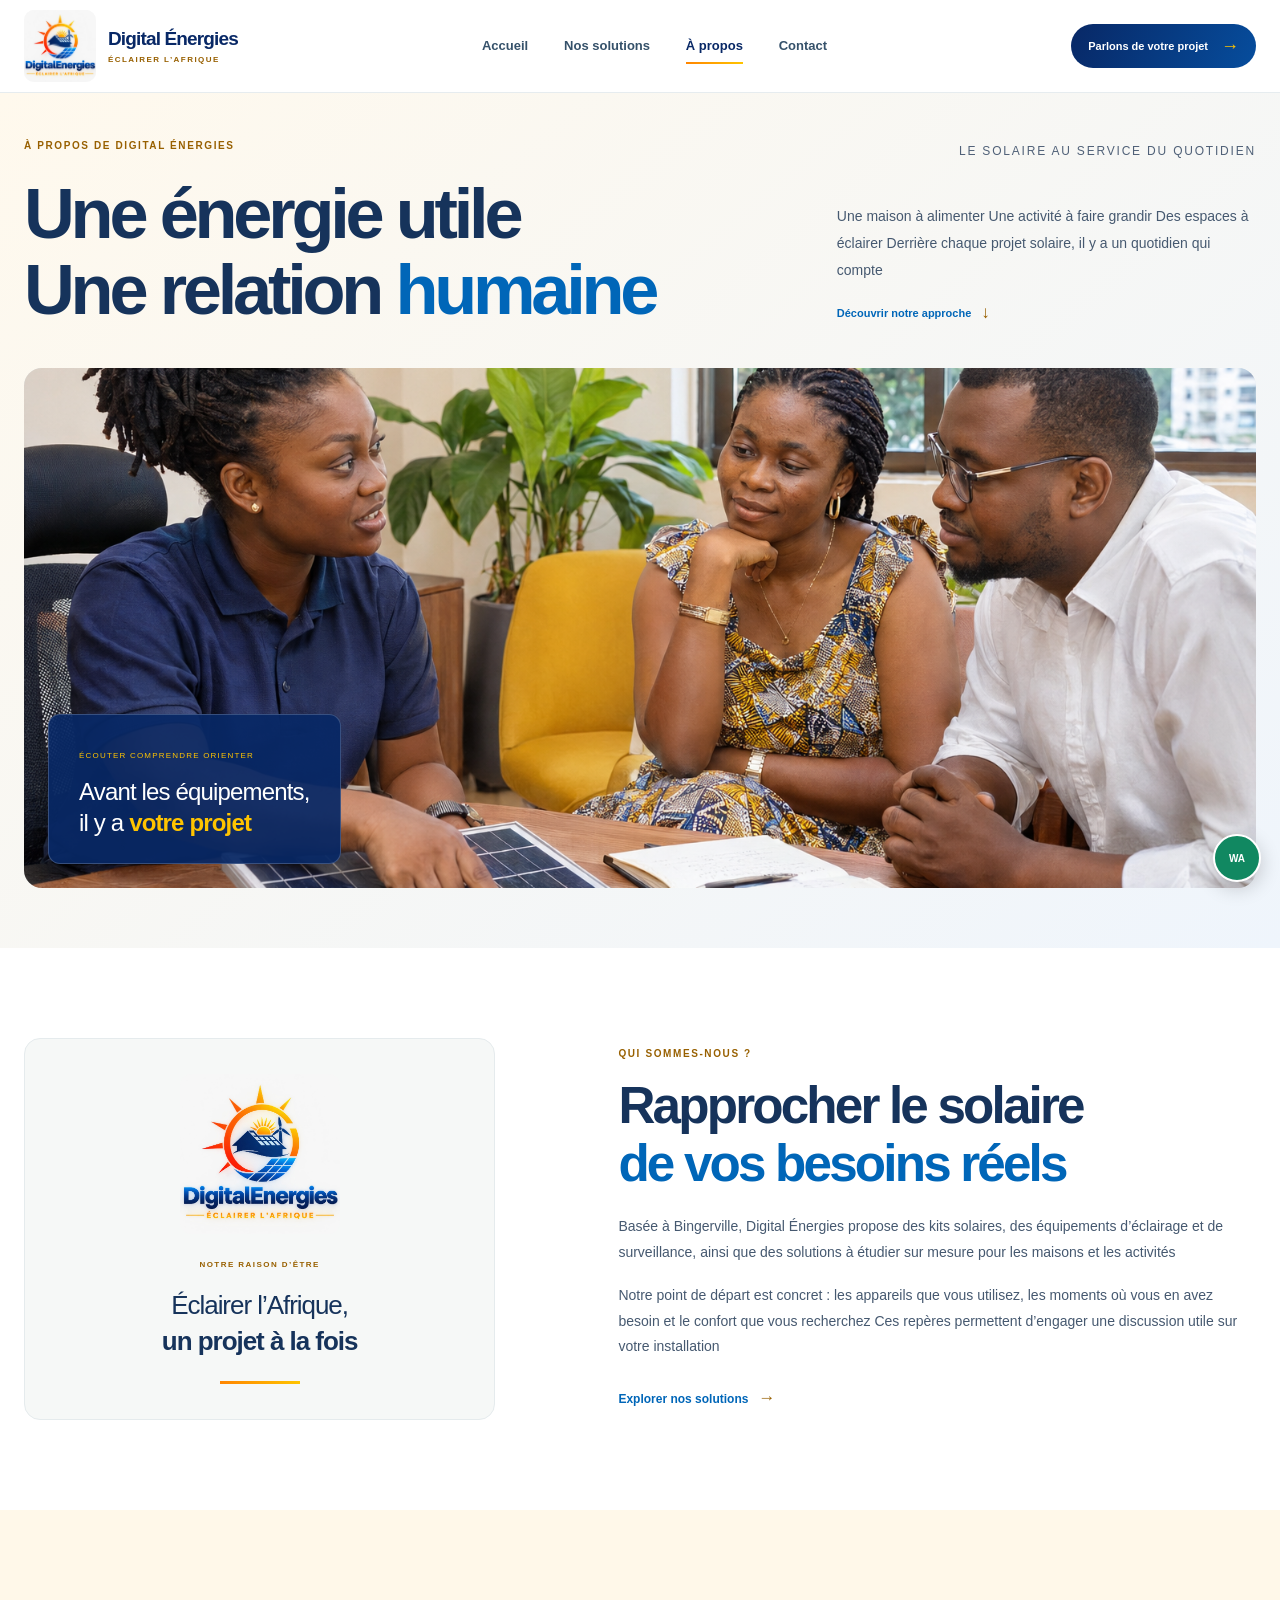
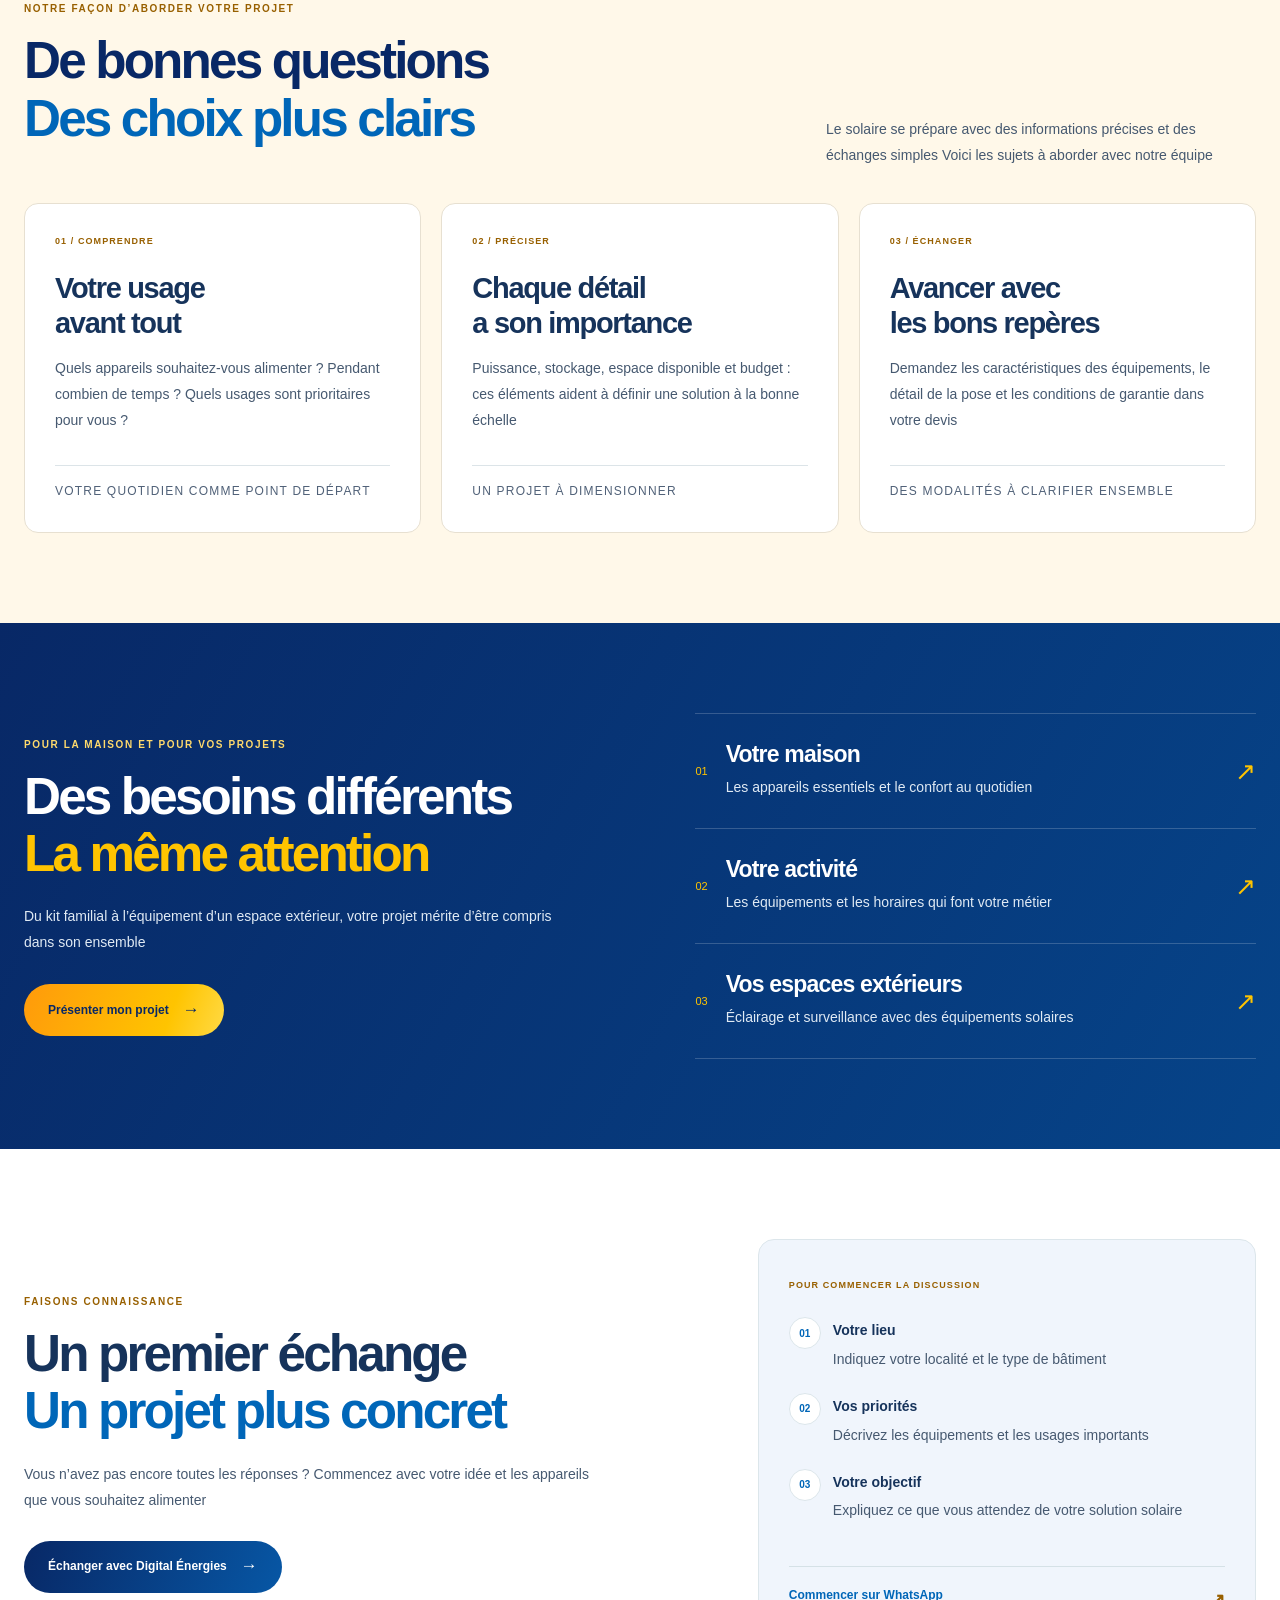
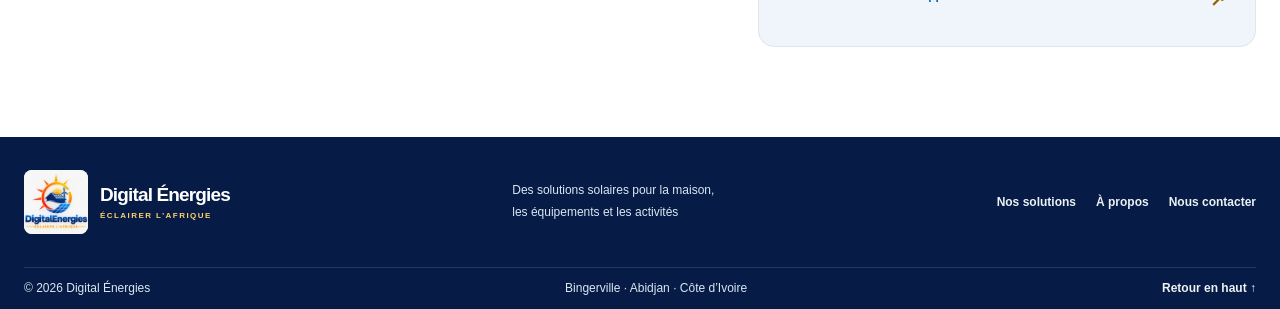
==== commit a3e45735: "Nouveau logo officiel et couleurs" ====
--- a/a-propos.html
+++ b/a-propos.html
@@ -3,9 +3,9 @@
 <head>
   <meta charset="utf-8">
   <meta name="viewport" content="width=device-width, initial-scale=1">
-  <meta name="theme-color" content="#102e50">
+  <meta name="theme-color" content="#082866">
   <meta http-equiv="Content-Security-Policy" content="default-src 'self'; img-src 'self' data:; style-src 'self' 'unsafe-inline' https://fonts.googleapis.com; font-src 'self' https://fonts.gstatic.com; script-src 'self'; base-uri 'self'; form-action 'self'; object-src 'none'">
-  <link rel="icon" href="assets/logo-digital-energies.jpg" type="image/jpeg">
+  <link rel="icon" href="assets/logo-officiel-digital-energies.jpeg" type="image/jpeg">
   <link rel="stylesheet" href="style.css">
   <script src="app.js" defer></script>
   <meta name="description" content="Découvrez l’approche de Digital Énergies et ses solutions solaires à Bingerville et à Abidjan">
@@ -14,7 +14,7 @@
 <body id="top" class="about-page">
 <a class="skip-link" href="#contenu">Aller au contenu</a>
 <header class="site-header"><div class="wrap header-inner">
-  <a class="brand" href="index.html" aria-label="Digital Énergies — accueil"><img src="assets/logo-digital-energies.jpg" alt="" width="52" height="52"><span>Digital Énergies<small>ÉCLAIRER L’AFRIQUE</small></span></a>
+  <a class="brand" href="index.html" aria-label="Digital Énergies — accueil"><img src="assets/logo-officiel-digital-energies.jpeg" alt="" width="72" height="72"><span>Digital Énergies<small>ÉCLAIRER L’AFRIQUE</small></span></a>
   <button class="menu-toggle" type="button" aria-expanded="false" aria-controls="main-nav" aria-label="Ouvrir le menu"><i></i><i></i></button>
   <nav class="main-nav" id="main-nav" aria-label="Navigation principale">
     <a href="index.html" >Accueil</a><a href="solutions.html" >Nos solutions</a><a href="a-propos.html" aria-current="page">À propos</a><a href="contact.html" >Contact</a>
@@ -22,12 +22,12 @@
   <a class="header-cta" href="contact.html">Parlons de votre projet <span aria-hidden="true">→</span></a>
 </div></header>
 <main id="contenu"><section class="about-intro section-space"><div class="wrap"><div class="about-intro-top"><p class="eyebrow eyebrow-blue">À PROPOS DE DIGITAL ÉNERGIES</p><span>LE SOLAIRE AU SERVICE DU QUOTIDIEN</span></div><div class="about-intro-grid"><h1>Une énergie utile<br>Une relation <em>humaine</em></h1><div><p>Une maison à alimenter Une activité à faire grandir Des espaces à éclairer Derrière chaque projet solaire, il y a un quotidien qui compte</p><a class="text-link" href="#notre-approche">Découvrir notre approche <span aria-hidden="true">↓</span></a></div></div><div class="about-wide-photo"><img src="assets/conseil-projet-solaire.png" alt="Illustration d’une conseillère échangeant avec un couple autour d’un projet solaire" fetchpriority="high"><div><span>ÉCOUTER COMPRENDRE ORIENTER</span><p>Avant les équipements,<br>il y a <strong>votre projet</strong></p></div></div></div></section>
-<section class="about-mission section-space" id="notre-approche"><div class="wrap about-mission-grid"><div class="mission-brand"><img src="assets/logo-digital-energies.jpg" alt="Digital Énergies — Éclairer l’Afrique" loading="lazy"><span>NOTRE RAISON D’ÊTRE</span><p>Éclairer l’Afrique,<br><strong>un projet à la fois</strong></p><div class="mission-line"></div></div><div class="mission-copy"><p class="eyebrow eyebrow-blue">QUI SOMMES-NOUS ?</p><h2>Rapprocher le solaire<br><em>de vos besoins réels</em></h2><p>Basée à Bingerville, Digital Énergies propose des kits solaires, des équipements d’éclairage et de surveillance, ainsi que des solutions à étudier sur mesure pour les maisons et les activités</p><p>Notre point de départ est concret : les appareils que vous utilisez, les moments où vous en avez besoin et le confort que vous recherchez Ces repères permettent d’engager une discussion utile sur votre installation</p><a class="text-link" href="solutions.html">Explorer nos solutions <span aria-hidden="true">→</span></a></div></div></section>
+<section class="about-mission section-space" id="notre-approche"><div class="wrap about-mission-grid"><div class="mission-brand"><img src="assets/logo-officiel-digital-energies.jpeg" alt="Digital Énergies — Éclairer l’Afrique" loading="lazy"><span>NOTRE RAISON D’ÊTRE</span><p>Éclairer l’Afrique,<br><strong>un projet à la fois</strong></p><div class="mission-line"></div></div><div class="mission-copy"><p class="eyebrow eyebrow-blue">QUI SOMMES-NOUS ?</p><h2>Rapprocher le solaire<br><em>de vos besoins réels</em></h2><p>Basée à Bingerville, Digital Énergies propose des kits solaires, des équipements d’éclairage et de surveillance, ainsi que des solutions à étudier sur mesure pour les maisons et les activités</p><p>Notre point de départ est concret : les appareils que vous utilisez, les moments où vous en avez besoin et le confort que vous recherchez Ces repères permettent d’engager une discussion utile sur votre installation</p><a class="text-link" href="solutions.html">Explorer nos solutions <span aria-hidden="true">→</span></a></div></div></section>
 <section class="about-principles section-space"><div class="wrap"><div class="section-heading"><div><p class="eyebrow eyebrow-blue">NOTRE FAÇON D’ABORDER VOTRE PROJET</p><h2>De bonnes questions<br><em>Des choix plus clairs</em></h2></div><p class="section-summary">Le solaire se prépare avec des informations précises et des échanges simples Voici les sujets à aborder avec notre équipe</p></div><div class="principles-grid"><article><span>01 / COMPRENDRE</span><h3>Votre usage<br>avant tout</h3><p>Quels appareils souhaitez-vous alimenter ? Pendant combien de temps ? Quels usages sont prioritaires pour vous ?</p><div class="principle-bottom">VOTRE QUOTIDIEN COMME POINT DE DÉPART</div></article><article><span>02 / PRÉCISER</span><h3>Chaque détail<br>a son importance</h3><p>Puissance, stockage, espace disponible et budget : ces éléments aident à définir une solution à la bonne échelle</p><div class="principle-bottom">UN PROJET À DIMENSIONNER</div></article><article><span>03 / ÉCHANGER</span><h3>Avancer avec<br>les bons repères</h3><p>Demandez les caractéristiques des équipements, le détail de la pose et les conditions de garantie dans votre devis</p><div class="principle-bottom">DES MODALITÉS À CLARIFIER ENSEMBLE</div></article></div></div></section>
 <section class="about-audiences section-space"><div class="wrap audience-layout"><div><p class="eyebrow">POUR LA MAISON ET POUR VOS PROJETS</p><h2>Des besoins différents<br><em>La même attention</em></h2><p>Du kit familial à l’équipement d’un espace extérieur, votre projet mérite d’être compris dans son ensemble</p><a class="button button-gold" href="contact.html">Présenter mon projet <span aria-hidden="true">→</span></a></div><div class="audience-list"><a href="solutions.html#kits"><span>01</span><div><h3>Votre maison</h3><p>Les appareils essentiels et le confort au quotidien</p></div><b aria-hidden="true">↗</b></a><a href="solutions.html#sur-mesure"><span>02</span><div><h3>Votre activité</h3><p>Les équipements et les horaires qui font votre métier</p></div><b aria-hidden="true">↗</b></a><a href="solutions.html#eclairage"><span>03</span><div><h3>Vos espaces extérieurs</h3><p>Éclairage et surveillance avec des équipements solaires</p></div><b aria-hidden="true">↗</b></a></div></div></section>
 <section class="about-dialogue section-space"><div class="wrap dialogue-layout"><div><p class="eyebrow eyebrow-blue">FAISONS CONNAISSANCE</p><h2>Un premier échange<br><em>Un projet plus concret</em></h2><p>Vous n’avez pas encore toutes les réponses ? Commencez avec votre idée et les appareils que vous souhaitez alimenter</p><a class="button button-blue" href="contact.html">Échanger avec Digital Énergies <span aria-hidden="true">→</span></a></div><div class="dialogue-card"><span>POUR COMMENCER LA DISCUSSION</span><ol><li><b>Votre lieu</b><p>Indiquez votre localité et le type de bâtiment</p></li><li><b>Vos priorités</b><p>Décrivez les équipements et les usages importants</p></li><li><b>Votre objectif</b><p>Expliquez ce que vous attendez de votre solution solaire</p></li></ol><a href="https://wa.me/2250564984892?text=Bonjour%20Digital%20Energies%2C%20je%20souhaite%20parler%20de%20mon%20projet%20solaire" target="_blank" rel="noopener noreferrer">Commencer sur WhatsApp <span aria-hidden="true">↗</span></a></div></div></section></main>
 <footer class="site-footer"><div class="wrap footer-main">
-  <a class="brand footer-brand" href="index.html"><img src="assets/logo-digital-energies.jpg" alt="" width="48" height="48"><span>Digital Énergies<small>ÉCLAIRER L’AFRIQUE</small></span></a>
+  <a class="brand footer-brand" href="index.html"><img src="assets/logo-officiel-digital-energies.jpeg" alt="" width="64" height="64"><span>Digital Énergies<small>ÉCLAIRER L’AFRIQUE</small></span></a>
   <p>Des solutions solaires pour la maison,<br>les équipements et les activités</p>
   <div class="footer-links"><a href="solutions.html">Nos solutions</a><a href="a-propos.html">À propos</a><a href="contact.html">Nous contacter</a></div>
 </div><div class="wrap footer-bottom"><span>© <span id="year">2026</span> Digital Énergies</span><span>Bingerville · Abidjan · Côte d’Ivoire</span><a href="#top">Retour en haut ↑</a></div></footer>
--- a/style.css
+++ b/style.css
@@ -1,38 +1,93 @@
 @import url('https://fonts.googleapis.com/css2?family=DM+Sans:wght@400;500;600;700&family=Manrope:wght@400;500;600;700;800&display=swap');
-:root{--navy:#102e50;--blue:#1d5e8d;--blue-light:#eaf2f7;--gold:#e7b33e;--gold-dark:#bd8d22;--ink:#18344c;--muted:#647584;--line:#dce4e8;--paper:#f5f6f3;--white:#fff;--max:1180px;--shadow:0 18px 44px rgba(16,46,80,.11)}
+:root{--navy:#082866;--blue:#0066b8;--blue-light:#eaf4fc;--gold:#ffc400;--gold-dark:#986000;--orange:#ff8500;--cyan:#009ce3;--brand-solar:linear-gradient(110deg,#ff9a0b 0%,#ffc400 72%,#ffda45 100%);--ink:#16335b;--muted:#465970;--line:#dce4e8;--paper:#f5f8fc;--white:#fff;--max:1180px;--shadow:0 18px 44px rgba(8,40,102,.11)}
 *{box-sizing:border-box}html{scroll-behavior:smooth;scroll-padding-top:100px}body{margin:0;background:#fff;color:var(--ink);font:15px/1.7 'DM Sans',Arial,sans-serif;-webkit-font-smoothing:antialiased}img{display:block;width:100%;max-width:100%;object-fit:cover}a{color:inherit;text-decoration:none}button,input,select,textarea{font:inherit}a:focus-visible,button:focus-visible,input:focus-visible,select:focus-visible,textarea:focus-visible{outline:3px solid var(--gold);outline-offset:3px}.wrap{width:min(var(--max),calc(100% - 48px));margin-inline:auto}.skip-link{position:fixed;z-index:100;top:10px;left:10px;padding:9px 13px;transform:translateY(-150%);background:#fff;color:var(--navy)}.skip-link:focus{transform:none}
-.topbar{background:var(--navy);color:#edf4f7;font-size:11px}.topbar-inner{display:flex;min-height:36px;align-items:center;justify-content:space-between;gap:16px;letter-spacing:.07em}.topbar strong{margin-left:8px;color:var(--gold)}.site-header{position:sticky;z-index:30;top:0;background:rgba(255,255,255,.97);border-bottom:1px solid #e6ecef;backdrop-filter:blur(12px)}.header-inner{display:grid;min-height:82px;grid-template-columns:auto 1fr auto;align-items:center;gap:35px}.brand{display:flex;width:max-content;align-items:center;gap:10px;color:var(--navy);font:800 16px/1.15 'Manrope',sans-serif;letter-spacing:-.045em}.brand img{width:51px;height:51px;border-radius:50%;object-fit:cover;background:#f1f1f1}.brand small{display:block;margin-top:6px;color:var(--gold-dark);font:800 8px/1 'DM Sans',sans-serif;letter-spacing:.18em}.main-nav{display:flex;align-items:center;justify-content:center;gap:clamp(18px,2.8vw,39px)}.main-nav a{position:relative;padding:12px 0;color:#35516a;font-size:12px;font-weight:700;white-space:nowrap}.main-nav a:after{position:absolute;right:100%;bottom:5px;left:0;height:2px;background:var(--gold);content:'';transition:right .22s}.main-nav a:hover:after,.main-nav a[aria-current=page]:after{right:0}.main-nav a[aria-current=page]{color:var(--navy)}.header-cta{display:inline-flex;min-height:44px;align-items:center;gap:13px;padding:0 17px;border-radius:5px;background:var(--navy);color:white;font-size:11px;font-weight:800;transition:background .2s,transform .2s}.header-cta:hover{transform:translateY(-2px);background:var(--blue)}.header-cta span{color:var(--gold);font-size:18px}.menu-toggle{display:none}
-.hero{position:relative;isolation:isolate;display:flex;min-height:clamp(610px,calc(100svh - 118px),800px);align-items:center;overflow:hidden;background:var(--navy);color:white}.hero-image,.hero-shade{position:absolute;z-index:-1;inset:0}.hero-image{background:url('assets/home-installation.png') 68% 48%/cover no-repeat;transform:scale(1.01)}.hero-shade{background:linear-gradient(90deg,rgba(7,28,48,.87) 0%,rgba(9,35,57,.75) 36%,rgba(9,35,57,.26) 70%,rgba(9,35,57,.05) 100%),linear-gradient(0deg,rgba(7,28,48,.45),transparent 38%)}.hero-content{padding:88px 0 114px}.eyebrow{display:flex;align-items:center;gap:10px;margin:0 0 12px;color:#f8d789;font-size:10px;font-weight:800;letter-spacing:.16em}.eyebrow span{width:28px;height:2px;background:var(--gold)}.eyebrow-blue{color:var(--gold-dark)}.hero h1,.page-hero h1{max-width:770px;margin:18px 0;color:#fff;font:700 clamp(54px,8vw,102px)/.98 'Manrope',sans-serif;letter-spacing:-.075em}.hero h1 em,.page-hero h1 em,.section-heading h2 em,.intro h2 em,.about-grid h2 em{color:var(--gold);font-style:normal}.hero-copy{max-width:475px;margin:18px 0 27px;color:#ecf1f4;font-size:15px;line-height:1.8}.hero-actions{display:flex;align-items:center;gap:24px}.button{display:inline-flex;min-height:48px;align-items:center;justify-content:center;gap:14px;padding:0 20px;border:0;border-radius:5px;font-size:11px;font-weight:800;transition:transform .2s,box-shadow .2s,background .2s;cursor:pointer}.button:hover{transform:translateY(-2px);box-shadow:0 10px 24px #0002}.button span{font-size:17px}.button-gold{background:var(--gold);color:var(--navy)}.button-blue{background:var(--navy);color:white}.button-light{background:white;color:var(--navy)}.button-whatsapp{margin-top:24px;background:#118861;color:#fff}.hero-link{color:#fff;font-size:12px;font-weight:700}.hero-link span{margin-left:8px;color:var(--gold)}.hero-caption{position:absolute;right:24px;bottom:22px;left:24px;display:flex;justify-content:space-between;gap:15px;color:#f1f4f6;font-size:8px;font-weight:700;letter-spacing:.14em}
-.section-space{padding:90px 0}.intro{background:var(--paper)}.intro-grid{display:grid;grid-template-columns:1.05fr .8fr;align-items:end;gap:10%}.intro h2,.section-heading h2,.about-grid h2{margin:12px 0 0;color:var(--navy);font:700 clamp(36px,5vw,64px)/1.04 'Manrope',sans-serif;letter-spacing:-.07em}.intro h2 em,.section-heading h2 em,.about-grid h2 em{color:var(--blue)}.intro-copy p,.section-summary,.story-copy p{margin:0 0 17px;color:var(--muted);font-size:13px;line-height:1.9}.text-link{display:inline-flex;align-items:center;gap:10px;color:var(--blue);font-size:11px;font-weight:800}.text-link b,.text-link span{color:var(--gold-dark);font-size:17px;transition:transform .2s}.text-link:hover b,.text-link:hover span{transform:translate(3px,-2px)}.benefit-row{display:grid;grid-template-columns:repeat(3,1fr);gap:16px;margin-top:54px}.benefit-row article{display:flex;gap:14px;align-items:flex-start;padding:21px 20px;border:1px solid #dce4e4;background:#fff}.benefit-icon{display:grid;width:35px;height:35px;flex:none;place-items:center;border-radius:50%;background:#fff3cf;color:var(--gold-dark);font:800 10px 'Manrope',sans-serif}.benefit-row h3{margin:0 0 3px;color:var(--navy);font:700 15px 'Manrope',sans-serif}.benefit-row p{margin:0;color:var(--muted);font-size:10px;line-height:1.6}
-.home-solutions{background:#fff}.section-heading{display:flex;align-items:end;justify-content:space-between;gap:35px;margin-bottom:34px}.section-heading .eyebrow{margin-bottom:8px}.section-heading h2{margin:0;font-size:clamp(34px,4.3vw,54px)}.heading-link{flex:none;margin-bottom:9px}.preview-grid{display:grid;grid-template-columns:repeat(3,1fr);gap:18px}.preview-card{overflow:hidden;border:1px solid var(--line);background:#fff;transition:transform .22s,box-shadow .22s}.preview-card:hover{transform:translateY(-4px);box-shadow:var(--shadow)}.preview-image{position:relative;height:225px;overflow:hidden;background:#e7edf0}.preview-image img{height:100%;transition:transform .5s}.preview-card:hover .preview-image img{transform:scale(1.04)}.image-tag{position:absolute;bottom:12px;left:12px;padding:6px 9px;background:var(--navy);color:#fff;font-size:8px;font-weight:800;letter-spacing:.13em}.preview-copy{padding:21px 20px 24px}.card-number,.kit-label{color:var(--gold-dark);font-size:8px;font-weight:900;letter-spacing:.14em}.preview-copy h3,.value-grid h3{margin:7px 0;color:var(--navy);font:700 20px 'Manrope',sans-serif;letter-spacing:-.04em}.preview-copy p{min-height:46px;margin:0 0 13px;color:var(--muted);font-size:11px;line-height:1.7}.home-cta,.about-cta{padding:48px 0;background:var(--navy);color:white}.home-cta-inner{display:flex;align-items:center;justify-content:space-between;gap:30px}.home-cta h2{margin:8px 0 0;color:white;font:700 clamp(28px,4vw,44px)/1.08 'Manrope',sans-serif;letter-spacing:-.06em}.home-cta .eyebrow{margin:0;color:#f8d789}
+.topbar{background:var(--navy);color:#edf5fc;font-size:11px}.topbar-inner{display:flex;min-height:36px;align-items:center;justify-content:space-between;gap:16px;letter-spacing:.07em}.topbar strong{margin-left:8px;color:var(--gold)}.site-header{position:sticky;z-index:30;top:0;background:rgba(255,255,255,.97);border-bottom:1px solid #e6ecef;backdrop-filter:blur(12px)}.header-inner{display:grid;min-height:82px;grid-template-columns:auto 1fr auto;align-items:center;gap:35px}.brand{display:flex;width:max-content;align-items:center;gap:10px;color:var(--navy);font:800 16px/1.15 'Manrope',sans-serif;letter-spacing:-.045em}.brand img{width:51px;height:51px;border-radius:50%;object-fit:cover;background:#f1f1f1}.brand small{display:block;margin-top:6px;color:var(--gold-dark);font:800 8px/1 'DM Sans',sans-serif;letter-spacing:.18em}.main-nav{display:flex;align-items:center;justify-content:center;gap:clamp(18px,2.8vw,39px)}.main-nav a{position:relative;padding:12px 0;color:#35516a;font-size:12px;font-weight:700;white-space:nowrap}.main-nav a:after{position:absolute;right:100%;bottom:5px;left:0;height:2px;background:var(--gold);content:'';transition:right .22s}.main-nav a:hover:after,.main-nav a[aria-current=page]:after{right:0}.main-nav a[aria-current=page]{color:var(--navy)}.header-cta{display:inline-flex;min-height:44px;align-items:center;gap:13px;padding:0 17px;border-radius:5px;background:var(--navy);color:white;font-size:11px;font-weight:800;transition:background .2s,transform .2s}.header-cta:hover{transform:translateY(-2px);background:var(--blue)}.header-cta span{color:var(--gold);font-size:18px}.menu-toggle{display:none}
+.hero{position:relative;isolation:isolate;display:flex;min-height:clamp(610px,calc(100svh - 118px),800px);align-items:center;overflow:hidden;background:var(--navy);color:white}.hero-image,.hero-shade{position:absolute;z-index:-1;inset:0}.hero-image{background:url('assets/home-installation.png') 68% 48%/cover no-repeat;transform:scale(1.01)}.hero-shade{background:linear-gradient(90deg,rgba(6,24,65,.87) 0%,rgba(8,35,87,.75) 36%,rgba(8,35,87,.26) 70%,rgba(8,35,87,.05) 100%),linear-gradient(0deg,rgba(6,24,65,.45),transparent 38%)}.hero-content{padding:88px 0 114px}.eyebrow{display:flex;align-items:center;gap:10px;margin:0 0 12px;color:#ffda6c;font-size:10px;font-weight:800;letter-spacing:.16em}.eyebrow span{width:28px;height:2px;background:var(--gold)}.eyebrow-blue{color:var(--gold-dark)}.hero h1,.page-hero h1{max-width:770px;margin:18px 0;color:#fff;font:700 clamp(54px,8vw,102px)/.98 'Manrope',sans-serif;letter-spacing:-.075em}.hero h1 em,.page-hero h1 em,.section-heading h2 em,.intro h2 em,.about-grid h2 em{color:var(--gold);font-style:normal}.hero-copy{max-width:475px;margin:18px 0 27px;color:#ecf1f4;font-size:15px;line-height:1.8}.hero-actions{display:flex;align-items:center;gap:24px}.button{display:inline-flex;min-height:48px;align-items:center;justify-content:center;gap:14px;padding:0 20px;border:0;border-radius:5px;font-size:11px;font-weight:800;transition:transform .2s,box-shadow .2s,background .2s;cursor:pointer}.button:hover{transform:translateY(-2px);box-shadow:0 10px 24px #0002}.button span{font-size:17px}.button-gold{background:var(--gold);color:var(--navy)}.button-blue{background:var(--navy);color:white}.button-light{background:white;color:var(--navy)}.button-whatsapp{margin-top:24px;background:#118861;color:#fff}.hero-link{color:#fff;font-size:12px;font-weight:700}.hero-link span{margin-left:8px;color:var(--gold)}.hero-caption{position:absolute;right:24px;bottom:22px;left:24px;display:flex;justify-content:space-between;gap:15px;color:#f1f4f6;font-size:8px;font-weight:700;letter-spacing:.14em}
+.section-space{padding:90px 0}.intro{background:var(--paper)}.intro-grid{display:grid;grid-template-columns:1.05fr .8fr;align-items:end;gap:10%}.intro h2,.section-heading h2,.about-grid h2{margin:12px 0 0;color:var(--navy);font:700 clamp(36px,5vw,64px)/1.04 'Manrope',sans-serif;letter-spacing:-.07em}.intro h2 em,.section-heading h2 em,.about-grid h2 em{color:var(--blue)}.intro-copy p,.section-summary,.story-copy p{margin:0 0 17px;color:var(--muted);font-size:13px;line-height:1.9}.text-link{display:inline-flex;align-items:center;gap:10px;color:var(--blue);font-size:11px;font-weight:800}.text-link b,.text-link span{color:var(--gold-dark);font-size:17px;transition:transform .2s}.text-link:hover b,.text-link:hover span{transform:translate(3px,-2px)}.benefit-row{display:grid;grid-template-columns:repeat(3,1fr);gap:16px;margin-top:54px}.benefit-row article{display:flex;gap:14px;align-items:flex-start;padding:21px 20px;border:1px solid #dce4e4;background:#fff}.benefit-icon{display:grid;width:35px;height:35px;flex:none;place-items:center;border-radius:50%;background:#fff0c6;color:var(--gold-dark);font:800 10px 'Manrope',sans-serif}.benefit-row h3{margin:0 0 3px;color:var(--navy);font:700 15px 'Manrope',sans-serif}.benefit-row p{margin:0;color:var(--muted);font-size:10px;line-height:1.6}
+.home-solutions{background:#fff}.section-heading{display:flex;align-items:end;justify-content:space-between;gap:35px;margin-bottom:34px}.section-heading .eyebrow{margin-bottom:8px}.section-heading h2{margin:0;font-size:clamp(34px,4.3vw,54px)}.heading-link{flex:none;margin-bottom:9px}.preview-grid{display:grid;grid-template-columns:repeat(3,1fr);gap:18px}.preview-card{overflow:hidden;border:1px solid var(--line);background:#fff;transition:transform .22s,box-shadow .22s}.preview-card:hover{transform:translateY(-4px);box-shadow:var(--shadow)}.preview-image{position:relative;height:225px;overflow:hidden;background:#e7edf0}.preview-image img{height:100%;transition:transform .5s}.preview-card:hover .preview-image img{transform:scale(1.04)}.image-tag{position:absolute;bottom:12px;left:12px;padding:6px 9px;background:var(--navy);color:#fff;font-size:8px;font-weight:800;letter-spacing:.13em}.preview-copy{padding:21px 20px 24px}.card-number,.kit-label{color:var(--gold-dark);font-size:8px;font-weight:900;letter-spacing:.14em}.preview-copy h3,.value-grid h3{margin:7px 0;color:var(--navy);font:700 20px 'Manrope',sans-serif;letter-spacing:-.04em}.preview-copy p{min-height:46px;margin:0 0 13px;color:var(--muted);font-size:11px;line-height:1.7}.home-cta,.about-cta{padding:48px 0;background:var(--navy);color:white}.home-cta-inner{display:flex;align-items:center;justify-content:space-between;gap:30px}.home-cta h2{margin:8px 0 0;color:white;font:700 clamp(28px,4vw,44px)/1.08 'Manrope',sans-serif;letter-spacing:-.06em}.home-cta .eyebrow{margin:0;color:#ffda6c}
 .page-hero{padding:70px 0 75px;background:var(--paper)}.page-hero-grid{display:grid;grid-template-columns:.9fr 1.1fr;align-items:center;gap:8%}.page-hero h1{margin:15px 0;color:var(--navy);font-size:clamp(46px,6.5vw,82px)}.page-hero h1 em{color:var(--blue)}.page-hero p:not(.eyebrow){max-width:540px;margin:0 0 22px;color:var(--muted);font-size:14px;line-height:1.85}.page-hero-photo{height:390px;overflow:hidden;box-shadow:var(--shadow)}.page-hero-photo img{height:100%}.page-hero-compact{padding:62px 0;background:linear-gradient(120deg,#eff4f6,#fff9e9)}.page-hero-compact h1{margin-bottom:10px}.page-hero-compact p:not(.eyebrow){max-width:590px}
 .product-section{background:white}.section-summary{max-width:430px;margin:0}.kit-grid{display:grid;grid-template-columns:repeat(3,1fr);gap:16px}.kit-card{padding:24px;border:1px solid var(--line);background:#fff}.kit-card-featured{border-top:3px solid var(--gold);background:#fffdf7}.kit-card h3,.equipment-feature h3{margin:10px 0 3px;color:var(--navy);font:700 22px 'Manrope',sans-serif}.kit-price{margin:4px 0 15px;color:var(--blue);font:800 24px 'Manrope',sans-serif;letter-spacing:-.04em}.kit-price small{font:800 10px 'DM Sans',sans-serif;letter-spacing:.08em}.kit-card ul,.inline-list{margin:0 0 20px;padding:0;list-style:none;color:#4c6275;font-size:11px}.kit-card li,.inline-list li{padding:4px 0;border-bottom:1px solid #edf0f1}.kit-card li:before,.inline-list li:before{padding-right:8px;color:var(--gold-dark);content:'✓'}.kit-card .text-link{margin-top:2px}.equipment-section{background:var(--paper)}.equipment-feature{display:grid;grid-template-columns:1fr 1fr;align-items:stretch;gap:0;background:#fff}.equipment-feature>img{height:100%;min-height:350px;object-fit:cover}.equipment-feature>div{align-self:center;padding:clamp(28px,5vw,55px)}.equipment-feature>div>p:not(.kit-price){margin:0 0 18px;color:var(--muted);font-size:12px;line-height:1.8}.equipment-feature .button{margin-top:3px}.equipment-reverse{grid-template-columns:1fr 1fr}.equipment-reverse>img{order:2}.inline-list{display:grid;grid-template-columns:1fr 1fr;gap:0 14px}.note-band{padding:30px 0;background:#f8edcf}.note-band strong{color:var(--navy);font:700 18px 'Manrope',sans-serif}.note-band p{max-width:720px;margin:6px 0 12px;color:#5e6e7a;font-size:12px}
 .about-story{background:white}.about-grid{display:grid;grid-template-columns:1fr 1fr;gap:10%;align-items:start}.about-grid h2{margin-top:15px}.story-copy p{font-size:14px}.about-values{background:var(--paper)}.value-grid{display:grid;grid-template-columns:repeat(3,1fr);gap:17px}.value-grid article{padding:25px;border:1px solid #dce4e5;background:#fff}.value-grid article>span{color:var(--gold-dark);font:800 11px 'Manrope',sans-serif}.value-grid h3{font-size:18px}.value-grid p{margin:0;color:var(--muted);font-size:11px;line-height:1.75}
-.contact-section{background:var(--paper)}.contact-grid{display:grid;grid-template-columns:.85fr 1fr;gap:9%;align-items:start}.contact-details h2{margin:12px 0;color:var(--navy);font:700 clamp(34px,4.4vw,54px)/1.05 'Manrope',sans-serif;letter-spacing:-.065em}.contact-details>p:not(.eyebrow){max-width:460px;color:var(--muted);font-size:12px;line-height:1.85}.contact-lines{display:grid;gap:15px;margin:27px 0}.contact-lines a,.contact-lines>div{display:grid;gap:2px;width:max-content;max-width:100%}.contact-lines span{color:#82909b;font-size:8px;font-weight:900;letter-spacing:.15em}.contact-lines strong{color:var(--navy);font-size:13px}.request-form{padding:30px;background:#fff;box-shadow:var(--shadow)}.form-heading{display:flex;justify-content:space-between;align-items:center;padding-bottom:13px;border-bottom:1px solid var(--line);color:var(--gold-dark);font-size:9px;font-weight:900;letter-spacing:.16em}.form-heading span:last-child{color:var(--gold);font-size:22px}.request-form label{display:block;margin:14px 0 5px;color:#29445c;font-size:10px;font-weight:800}.request-form select,.request-form input,.request-form textarea{display:block;width:100%;min-height:44px;padding:10px 12px;border:1px solid #d5e0e5;border-radius:3px;background:#fff;color:var(--ink);font-size:11px}.request-form textarea{min-height:92px;resize:vertical}.request-form input::placeholder,.request-form textarea::placeholder{color:#9aa5ac}.request-form .button{width:100%;margin-top:18px}.form-footnote{margin:10px 0 0;color:#83909a;text-align:center;font-size:9px;line-height:1.5}.form-message{display:block;min-height:16px;margin-top:5px;color:var(--gold-dark);font-size:9px;text-align:center}
-.site-footer{background:#0b2137;color:#dce6eb}.footer-main{display:flex;min-height:130px;align-items:center;justify-content:space-between;gap:24px;padding-block:25px}.footer-brand{color:#fff}.footer-brand small{color:var(--gold)}.footer-main>p{margin:0;color:#b6c5ce;font-size:11px;line-height:1.7}.footer-links{display:flex;gap:20px}.footer-links a,.footer-bottom a{color:#ecf1f3;font-size:10px;font-weight:700}.footer-links a:hover,.footer-bottom a:hover{color:var(--gold)}.footer-bottom{display:flex;min-height:42px;align-items:center;justify-content:space-between;gap:15px;border-top:1px solid #ffffff21;color:#aabac4;font-size:9px}.floating-whatsapp{position:fixed;right:19px;bottom:18px;z-index:25;display:grid;width:48px;height:48px;place-items:center;border:2px solid white;border-radius:50%;background:#118861;color:#fff;box-shadow:0 6px 20px #0003;font-size:10px;font-weight:900;transition:transform .2s}.floating-whatsapp:hover{transform:translateY(-3px) scale(1.04)}
+.contact-section{background:var(--paper)}.contact-grid{display:grid;grid-template-columns:.85fr 1fr;gap:9%;align-items:start}.contact-details h2{margin:12px 0;color:var(--navy);font:700 clamp(34px,4.4vw,54px)/1.05 'Manrope',sans-serif;letter-spacing:-.065em}.contact-details>p:not(.eyebrow){max-width:460px;color:var(--muted);font-size:12px;line-height:1.85}.contact-lines{display:grid;gap:15px;margin:27px 0}.contact-lines a,.contact-lines>div{display:grid;gap:2px;width:max-content;max-width:100%}.contact-lines span{color:#506178;font-size:8px;font-weight:900;letter-spacing:.15em}.contact-lines strong{color:var(--navy);font-size:13px}.request-form{padding:30px;background:#fff;box-shadow:var(--shadow)}.form-heading{display:flex;justify-content:space-between;align-items:center;padding-bottom:13px;border-bottom:1px solid var(--line);color:var(--gold-dark);font-size:9px;font-weight:900;letter-spacing:.16em}.form-heading span:last-child{color:var(--gold);font-size:22px}.request-form label{display:block;margin:14px 0 5px;color:#29445c;font-size:10px;font-weight:800}.request-form select,.request-form input,.request-form textarea{display:block;width:100%;min-height:44px;padding:10px 12px;border:1px solid #d5e0e5;border-radius:3px;background:#fff;color:var(--ink);font-size:11px}.request-form textarea{min-height:92px;resize:vertical}.request-form input::placeholder,.request-form textarea::placeholder{color:#506178}.request-form .button{width:100%;margin-top:18px}.form-footnote{margin:10px 0 0;color:#506178;text-align:center;font-size:9px;line-height:1.5}.form-message{display:block;min-height:16px;margin-top:5px;color:var(--gold-dark);font-size:9px;text-align:center}
+.site-footer{background:#061b45;color:#dce6eb}.footer-main{display:flex;min-height:130px;align-items:center;justify-content:space-between;gap:24px;padding-block:25px}.footer-brand{color:#fff}.footer-brand small{color:var(--gold)}.footer-main>p{margin:0;color:#b6c5ce;font-size:11px;line-height:1.7}.footer-links{display:flex;gap:20px}.footer-links a,.footer-bottom a{color:#ecf1f3;font-size:10px;font-weight:700}.footer-links a:hover,.footer-bottom a:hover{color:var(--gold)}.footer-bottom{display:flex;min-height:42px;align-items:center;justify-content:space-between;gap:15px;border-top:1px solid #ffffff21;color:#aabac4;font-size:9px}.floating-whatsapp{position:fixed;right:19px;bottom:18px;z-index:25;display:grid;width:48px;height:48px;place-items:center;border:2px solid white;border-radius:50%;background:#118861;color:#fff;box-shadow:0 6px 20px #0003;font-size:10px;font-weight:900;transition:transform .2s}.floating-whatsapp:hover{transform:translateY(-3px) scale(1.04)}
 @media(max-width:980px){.header-inner{gap:19px}.main-nav{gap:18px}.main-nav a{font-size:11px}.header-cta{padding-inline:12px;font-size:10px}.page-hero-grid{gap:5%}.preview-image{height:190px}}
-@media(max-width:740px){html{scroll-padding-top:72px}.wrap{width:min(var(--max),calc(100% - 36px))}.topbar-inner{min-height:32px;font-size:8px}.topbar-inner a{font-size:8px}.topbar strong{margin-left:4px}.header-inner{position:relative;min-height:72px;grid-template-columns:1fr auto auto;gap:12px}.brand{font-size:14px}.brand img{width:43px;height:43px}.brand small{font-size:7px}.menu-toggle{display:flex;width:39px;height:39px;flex-direction:column;justify-content:center;gap:6px;padding:10px;border:1px solid #ccd7de;border-radius:50%;background:#fff}.menu-toggle i{display:block;width:17px;height:2px;background:var(--navy);transition:transform .2s}.menu-toggle[aria-expanded=true] i:first-child{transform:translateY(4px) rotate(45deg)}.menu-toggle[aria-expanded=true] i:last-child{transform:translateY(-4px) rotate(-45deg)}.main-nav{position:absolute;top:71px;right:-18px;left:-18px;display:none;align-items:stretch;padding:9px 18px 14px;background:#fff;border-top:1px solid var(--line);box-shadow:0 12px 20px #102e5012}.main-nav.is-open{display:flex;flex-direction:column;gap:0}.main-nav a{padding:12px 2px;border-bottom:1px solid #edf0f2;font-size:12px}.main-nav a:after{display:none}.header-cta{min-height:39px;padding:0 10px;font-size:0}.header-cta span{font-size:17px}.hero{min-height:690px;max-height:820px;align-items:flex-end}.hero-image{background-position:68% center}.hero-shade{background:linear-gradient(90deg,rgba(7,28,48,.78),rgba(9,35,57,.35) 100%),linear-gradient(0deg,rgba(7,28,48,.83),transparent 83%)}.hero-content{padding:90px 0 116px}.hero h1{font-size:clamp(48px,12vw,76px)}.hero-copy{max-width:400px;font-size:13px}.hero-actions{align-items:flex-start;flex-direction:column;gap:16px}.hero-caption{right:18px;bottom:17px;left:18px;font-size:6px;letter-spacing:.08em}.section-space{padding:65px 0}.intro-grid,.about-grid,.contact-grid{grid-template-columns:1fr;gap:20px}.intro h2,.section-heading h2,.about-grid h2{font-size:clamp(34px,9vw,48px)}.intro-copy p,.section-summary,.story-copy p{font-size:12px}.benefit-row{grid-template-columns:1fr;gap:9px;margin-top:30px}.benefit-row article{padding:15px}.section-heading{display:block;margin-bottom:24px}.heading-link{margin-top:16px}.preview-grid{grid-template-columns:1fr;gap:13px}.preview-image{height:230px}.preview-copy p{min-height:0}.home-cta-inner{align-items:flex-start;flex-direction:column;gap:20px}.home-cta{padding:36px 0}.page-hero{padding:48px 0 54px}.page-hero-grid{grid-template-columns:1fr;gap:28px}.page-hero h1{font-size:clamp(46px,12vw,68px)}.page-hero-photo{height:260px}.page-hero p:not(.eyebrow){font-size:12px}.kit-grid,.value-grid{grid-template-columns:1fr;gap:11px}.kit-card{padding:21px}.equipment-feature,.equipment-reverse{grid-template-columns:1fr}.equipment-feature>img{height:240px;min-height:0}.equipment-reverse>img{order:0}.equipment-feature>div{padding:24px}.note-band{padding:24px 0}.contact-details h2{font-size:39px}.request-form{padding:23px 18px}.footer-main{align-items:flex-start;flex-direction:column;gap:17px;padding-block:25px}.footer-links{flex-wrap:wrap;gap:12px 18px}.footer-bottom{min-height:55px;flex-wrap:wrap;justify-content:flex-start;padding-block:10px}.footer-bottom span:nth-child(2){order:3;flex-basis:100%}.floating-whatsapp{right:13px;bottom:13px;width:44px;height:44px}}
+@media(max-width:740px){html{scroll-padding-top:72px}.wrap{width:min(var(--max),calc(100% - 36px))}.topbar-inner{min-height:32px;font-size:8px}.topbar-inner a{font-size:8px}.topbar strong{margin-left:4px}.header-inner{position:relative;min-height:72px;grid-template-columns:1fr auto auto;gap:12px}.brand{font-size:14px}.brand img{width:43px;height:43px}.brand small{font-size:7px}.menu-toggle{display:flex;width:39px;height:39px;flex-direction:column;justify-content:center;gap:6px;padding:10px;border:1px solid #ccd7de;border-radius:50%;background:#fff}.menu-toggle i{display:block;width:17px;height:2px;background:var(--navy);transition:transform .2s}.menu-toggle[aria-expanded=true] i:first-child{transform:translateY(4px) rotate(45deg)}.menu-toggle[aria-expanded=true] i:last-child{transform:translateY(-4px) rotate(-45deg)}.main-nav{position:absolute;top:71px;right:-18px;left:-18px;display:none;align-items:stretch;padding:9px 18px 14px;background:#fff;border-top:1px solid var(--line);box-shadow:0 12px 20px #08286612}.main-nav.is-open{display:flex;flex-direction:column;gap:0}.main-nav a{padding:12px 2px;border-bottom:1px solid #edf0f2;font-size:12px}.main-nav a:after{display:none}.header-cta{min-height:39px;padding:0 10px;font-size:0}.header-cta span{font-size:17px}.hero{min-height:690px;max-height:820px;align-items:flex-end}.hero-image{background-position:68% center}.hero-shade{background:linear-gradient(90deg,rgba(6,24,65,.78),rgba(8,35,87,.35) 100%),linear-gradient(0deg,rgba(6,24,65,.83),transparent 83%)}.hero-content{padding:90px 0 116px}.hero h1{font-size:clamp(48px,12vw,76px)}.hero-copy{max-width:400px;font-size:13px}.hero-actions{align-items:flex-start;flex-direction:column;gap:16px}.hero-caption{right:18px;bottom:17px;left:18px;font-size:6px;letter-spacing:.08em}.section-space{padding:65px 0}.intro-grid,.about-grid,.contact-grid{grid-template-columns:1fr;gap:20px}.intro h2,.section-heading h2,.about-grid h2{font-size:clamp(34px,9vw,48px)}.intro-copy p,.section-summary,.story-copy p{font-size:12px}.benefit-row{grid-template-columns:1fr;gap:9px;margin-top:30px}.benefit-row article{padding:15px}.section-heading{display:block;margin-bottom:24px}.heading-link{margin-top:16px}.preview-grid{grid-template-columns:1fr;gap:13px}.preview-image{height:230px}.preview-copy p{min-height:0}.home-cta-inner{align-items:flex-start;flex-direction:column;gap:20px}.home-cta{padding:36px 0}.page-hero{padding:48px 0 54px}.page-hero-grid{grid-template-columns:1fr;gap:28px}.page-hero h1{font-size:clamp(46px,12vw,68px)}.page-hero-photo{height:260px}.page-hero p:not(.eyebrow){font-size:12px}.kit-grid,.value-grid{grid-template-columns:1fr;gap:11px}.kit-card{padding:21px}.equipment-feature,.equipment-reverse{grid-template-columns:1fr}.equipment-feature>img{height:240px;min-height:0}.equipment-reverse>img{order:0}.equipment-feature>div{padding:24px}.note-band{padding:24px 0}.contact-details h2{font-size:39px}.request-form{padding:23px 18px}.footer-main{align-items:flex-start;flex-direction:column;gap:17px;padding-block:25px}.footer-links{flex-wrap:wrap;gap:12px 18px}.footer-bottom{min-height:55px;flex-wrap:wrap;justify-content:flex-start;padding-block:10px}.footer-bottom span:nth-child(2){order:3;flex-basis:100%}.floating-whatsapp{right:13px;bottom:13px;width:44px;height:44px}}
 @media(prefers-reduced-motion:reduce){html{scroll-behavior:auto}*,*:before,*:after{transition-duration:.01ms!important;animation-duration:.01ms!important;animation-iteration-count:1!important}}
 
 /* Accueil : composition et hiérarchie visuelle */
-.home-page{--max:1240px}.home-page .header-inner{min-height:92px}.home-page .brand{font-size:19px}.home-page .main-nav a{font-size:13px}.home-page .header-cta{border-radius:100px;padding-inline:22px}.home-page .hero{min-height:700px;margin:18px 22px 0;border-radius:20px;align-items:center}.home-page .hero-image{left:43%;background-position:60% center;transform:none}.home-page .hero-shade{background:linear-gradient(90deg,#102e50 34%,rgba(16,46,80,.95) 43%,rgba(16,46,80,.1) 65%,transparent 100%)}.home-page .hero-content{padding:80px 30px 125px}.home-page .hero h1{max-width:690px;font-size:clamp(48px,5.5vw,78px);line-height:1.08;letter-spacing:-.055em}.home-page .hero h1 em{display:inline-block;max-width:550px}.home-page .hero-copy{max-width:440px;font-size:14px;color:#dbe6ed}.home-page .hero .eyebrow{font-size:10px}.home-page .button{min-height:52px;border-radius:100px;font-size:12px;padding-inline:24px}.home-page .hero-caption{left:auto;right:30px;bottom:30px;max-width:390px;align-items:center;justify-content:flex-start;padding:18px 22px;border:1px solid #ffffff50;border-radius:12px;background:#102e50d9;backdrop-filter:blur(12px);letter-spacing:0}.hero-caption .caption-sun{font-size:34px;color:var(--gold)}.home-page .hero-caption strong{display:block;font-size:13px;line-height:1.5}.home-page .hero-caption div>span{display:block;margin-top:4px;font-size:11px;color:#d5e1e9}.home-page .intro{background:white;padding-bottom:78px}.home-page .intro h2{font-size:clamp(36px,4.3vw,58px);line-height:1.1}.home-page .intro-copy p{font-size:14px}.home-page .benefit-row{gap:0;margin-top:42px;padding:27px 0;border-block:1px solid var(--line)}.home-page .benefit-row article{border:0;border-right:1px solid var(--line);padding:12px 28px;background:transparent}.home-page .benefit-row article:first-child{padding-left:0}.home-page .benefit-row article:last-child{border-right:0}.home-page .benefit-icon{width:42px;height:42px;border-radius:12px}.home-page .benefit-row p{font-size:12px}.home-page .home-solutions{background:#f2f5f5}.home-page .preview-grid{gap:24px}.home-page .preview-card{border:0;border-radius:14px;box-shadow:0 6px 22px #102e5009}.home-page .preview-image{height:260px}.home-page .preview-copy{padding:25px}.home-page .preview-copy h3{font-size:23px}.home-page .preview-copy p{font-size:13px;min-height:65px}.home-page .image-tag{border-radius:5px;bottom:16px;left:16px}.home-page .text-link{font-size:12px}.home-process{background:#fff}.process-grid{display:grid;grid-template-columns:repeat(3,1fr);gap:38px;margin-top:40px}.process-grid article{position:relative;border-top:2px solid var(--line);padding-top:24px}.process-grid article>span{position:absolute;top:-16px;background:#fff;padding-right:14px;color:var(--gold-dark);font:800 19px 'Manrope',sans-serif}.process-grid h3{margin:8px 0;font:700 20px 'Manrope',sans-serif;letter-spacing:-.035em}.process-grid p{margin:0;color:var(--muted);font-size:13px;line-height:1.8}.home-page .home-cta{margin:0 22px 22px;border-radius:18px;padding:58px 30px;background:radial-gradient(ellipse at right bottom,#23638c,transparent 70%),var(--navy)}.home-page .home-cta h2{line-height:1.16}.home-page .section-heading h2{line-height:1.12}
+.home-page{--max:1240px}.home-page .header-inner{min-height:92px}.home-page .brand{font-size:19px}.home-page .main-nav a{font-size:13px}.home-page .header-cta{border-radius:100px;padding-inline:22px}.home-page .hero{min-height:700px;margin:18px 22px 0;border-radius:20px;align-items:center}.home-page .hero-image{left:43%;background-position:60% center;transform:none}.home-page .hero-shade{background:linear-gradient(90deg,#082866 34%,rgba(8,40,102,.95) 43%,rgba(8,40,102,.1) 65%,transparent 100%)}.home-page .hero-content{padding:80px 30px 125px}.home-page .hero h1{max-width:690px;font-size:clamp(48px,5.5vw,78px);line-height:1.08;letter-spacing:-.055em}.home-page .hero h1 em{display:inline-block;max-width:550px}.home-page .hero-copy{max-width:440px;font-size:14px;color:#dbe6ed}.home-page .hero .eyebrow{font-size:10px}.home-page .button{min-height:52px;border-radius:100px;font-size:12px;padding-inline:24px}.home-page .hero-caption{left:auto;right:30px;bottom:30px;max-width:390px;align-items:center;justify-content:flex-start;padding:18px 22px;border:1px solid #ffffff50;border-radius:12px;background:#082866d9;backdrop-filter:blur(12px);letter-spacing:0}.hero-caption .caption-sun{font-size:34px;color:var(--gold)}.home-page .hero-caption strong{display:block;font-size:13px;line-height:1.5}.home-page .hero-caption div>span{display:block;margin-top:4px;font-size:11px;color:#d5e1e9}.home-page .intro{background:white;padding-bottom:78px}.home-page .intro h2{font-size:clamp(36px,4.3vw,58px);line-height:1.1}.home-page .intro-copy p{font-size:14px}.home-page .benefit-row{gap:0;margin-top:42px;padding:27px 0;border-block:1px solid var(--line)}.home-page .benefit-row article{border:0;border-right:1px solid var(--line);padding:12px 28px;background:transparent}.home-page .benefit-row article:first-child{padding-left:0}.home-page .benefit-row article:last-child{border-right:0}.home-page .benefit-icon{width:42px;height:42px;border-radius:12px}.home-page .benefit-row p{font-size:12px}.home-page .home-solutions{background:#f1f6fc}.home-page .preview-grid{gap:24px}.home-page .preview-card{border:0;border-radius:14px;box-shadow:0 6px 22px #08286609}.home-page .preview-image{height:260px}.home-page .preview-copy{padding:25px}.home-page .preview-copy h3{font-size:23px}.home-page .preview-copy p{font-size:13px;min-height:65px}.home-page .image-tag{border-radius:5px;bottom:16px;left:16px}.home-page .text-link{font-size:12px}.home-process{background:#fff}.process-grid{display:grid;grid-template-columns:repeat(3,1fr);gap:38px;margin-top:40px}.process-grid article{position:relative;border-top:2px solid var(--line);padding-top:24px}.process-grid article>span{position:absolute;top:-16px;background:#fff;padding-right:14px;color:var(--gold-dark);font:800 19px 'Manrope',sans-serif}.process-grid h3{margin:8px 0;font:700 20px 'Manrope',sans-serif;letter-spacing:-.035em}.process-grid p{margin:0;color:var(--muted);font-size:13px;line-height:1.8}.home-page .home-cta{margin:0 22px 22px;border-radius:18px;padding:58px 30px;background:radial-gradient(ellipse at right bottom,#087ac0,transparent 70%),var(--navy)}.home-page .home-cta h2{line-height:1.16}.home-page .section-heading h2{line-height:1.12}
 @media(max-width:980px){.home-page .hero{margin:12px 12px 0}.home-page .hero-content{padding-inline:12px}.home-page .hero-caption{max-width:320px;right:22px}.home-page .benefit-row article{padding-inline:18px}.home-page .preview-copy{padding:20px}.home-page .preview-copy h3{font-size:20px}}
-@media(max-width:740px){.home-page .header-inner{min-height:76px}.home-page .brand{font-size:15px}.home-page .main-nav{top:75px}.home-page .header-cta{padding-inline:12px}.home-page .hero{min-height:790px;align-items:flex-end;border-radius:14px}.home-page .hero-image{inset:0;background-position:65% 28%}.home-page .hero-shade{background:linear-gradient(0deg,#102e50 0%,#102e50ed 35%,#102e5050 75%,#102e5020)}.home-page .hero-content{padding:270px 5px 42px}.home-page .hero h1{font-size:clamp(38px,9.8vw,60px);max-width:550px;line-height:1.08}.home-page .hero-copy{font-size:13px}.home-page .hero-caption{display:none}.home-page .hero-actions{gap:20px}.home-page .intro{padding-bottom:54px}.home-page .benefit-row{padding:10px 0;gap:0;margin-top:25px}.home-page .benefit-row article,.home-page .benefit-row article:first-child{padding:18px 0;border-right:0;border-bottom:1px solid var(--line)}.home-page .benefit-row article:last-child{border-bottom:0}.home-page .preview-image{height:240px}.home-page .preview-copy p{min-height:0}.process-grid{grid-template-columns:1fr;gap:38px}.home-page .home-cta{margin:0 12px 12px;padding:38px 6px;border-radius:14px}.home-page .home-cta h2{font-size:30px}}
+@media(max-width:740px){.home-page .header-inner{min-height:76px}.home-page .brand{font-size:15px}.home-page .main-nav{top:75px}.home-page .header-cta{padding-inline:12px}.home-page .hero{min-height:790px;align-items:flex-end;border-radius:14px}.home-page .hero-image{inset:0;background-position:65% 28%}.home-page .hero-shade{background:linear-gradient(0deg,#082866 0%,#082866ed 35%,#08286650 75%,#08286620)}.home-page .hero-content{padding:270px 5px 42px}.home-page .hero h1{font-size:clamp(38px,9.8vw,60px);max-width:550px;line-height:1.08}.home-page .hero-copy{font-size:13px}.home-page .hero-caption{display:none}.home-page .hero-actions{gap:20px}.home-page .intro{padding-bottom:54px}.home-page .benefit-row{padding:10px 0;gap:0;margin-top:25px}.home-page .benefit-row article,.home-page .benefit-row article:first-child{padding:18px 0;border-right:0;border-bottom:1px solid var(--line)}.home-page .benefit-row article:last-child{border-bottom:0}.home-page .preview-image{height:240px}.home-page .preview-copy p{min-height:0}.process-grid{grid-template-columns:1fr;gap:38px}.home-page .home-cta{margin:0 12px 12px;padding:38px 6px;border-radius:14px}.home-page .home-cta h2{font-size:30px}}
 
-[hidden]{display:none!important}.needs-section{background:#fff9ed}.needs-selector{display:grid;grid-template-columns:repeat(3,1fr);gap:12px;margin-bottom:22px}.need-choice{display:flex;align-items:center;gap:16px;min-height:78px;padding:18px 24px;border:1px solid #e5dfd0;border-radius:12px;background:transparent;color:var(--navy);font-weight:700;text-align:left;cursor:pointer;transition:background .2s,box-shadow .2s}.need-choice>span{color:var(--gold-dark);font-size:11px}.need-choice b{margin-left:auto;font-size:23px;font-weight:400}.need-choice:hover{background:#fff}.need-choice.is-selected{background:var(--navy);border-color:var(--navy);color:#fff;box-shadow:0 8px 20px #102e501a}.need-choice.is-selected>span{color:var(--gold)}.needs-feature{display:grid;grid-template-columns:1fr 1fr;overflow:hidden;border-radius:18px;background:#fff}.needs-photo{position:relative;min-height:440px}.needs-photo img{height:100%;position:absolute;inset:0;object-position:38% center}.needs-photo>span{position:absolute;bottom:20px;left:20px;right:20px;border-radius:6px;background:#102e50e6;color:#fff;padding:12px 16px;font-size:9px;letter-spacing:.12em}.needs-content{display:flex;align-items:center;padding:48px}.needs-content h3{font:700 clamp(28px,3vw,42px)/1.15 'Manrope',sans-serif;letter-spacing:-.05em;margin:15px 0}.needs-content p:not(.eyebrow){color:var(--muted);font-size:14px;line-height:1.85}.need-tags{display:flex;flex-wrap:wrap;gap:6px;margin:22px 0 28px}.need-tags span{border:1px solid #dfe7eb;border-radius:30px;padding:5px 10px;color:#587082;font-size:10px}.energy-section{background:#102e50;color:#fff;overflow:hidden}.energy-layout{display:grid;grid-template-columns:1fr 1.1fr;gap:8%;align-items:center}.energy-copy h2{font:700 clamp(34px,4vw,54px)/1.1 'Manrope',sans-serif;letter-spacing:-.05em;margin:20px 0}.energy-copy h2 em{font-style:normal;color:var(--gold)}.energy-copy>p:not(.eyebrow){font-size:14px;color:#d6e2ea;line-height:1.85}.energy-copy .energy-note{font-size:12px!important;color:#aebfce!important}.energy-copy .text-link{color:#fff;margin-top:12px}.energy-demo{padding:25px;border:1px solid #ffffff26;border-radius:20px;background:linear-gradient(145deg,#ffffff12,#ffffff03);box-shadow:0 20px 50px #071e3329}.energy-demo-top{display:flex;align-items:center;justify-content:space-between;gap:12px}.energy-demo-top>span{font-size:8px;letter-spacing:.12em;color:#bfd0dd}.energy-switch{display:flex;flex:none;padding:4px;border:1px solid #ffffff30;border-radius:30px}.energy-switch button{border:0;background:transparent;color:#c8d9e6;border-radius:22px;font-size:10px;padding:7px 13px;cursor:pointer}.energy-switch button[aria-pressed=true]{background:var(--gold);color:var(--navy);font-weight:800}.energy-scene{position:relative;display:flex;align-items:center;justify-content:space-between;gap:0;height:210px;padding-top:45px}.energy-sun{position:absolute;left:26px;top:10px;color:var(--gold);font-size:46px;line-height:1;transition:opacity .4s,transform .4s}.solar-grid{width:100px;height:66px;display:grid;grid-template-columns:repeat(3,1fr);gap:3px;padding:5px;border:2px solid #b6cede;background:#1c3f5f;transform:skew(-12deg);flex:none}.solar-grid i{background:#356e9c;border:1px solid #6c9fc5}.energy-cable{position:relative;height:2px;background:#5a768b;flex:1;min-width:12px;overflow:hidden}.energy-cable>span{position:absolute;width:18px;height:2px;background:var(--gold);animation:energy-flow 2s linear infinite}.battery-shape{position:relative;width:48px;height:77px;padding:10px 7px;border:2px solid #b5ccdb;border-radius:7px;display:flex;flex-direction:column;gap:4px;flex:none}.battery-shape:before{position:absolute;top:-7px;left:14px;width:16px;height:5px;border-radius:2px;background:#b5ccdb;content:''}.battery-shape span{flex:1;background:var(--gold);opacity:.85}.home-shape{position:relative;display:flex;gap:10px;align-items:center;justify-content:center;width:78px;height:62px;border:2px solid #b5ccdb;border-top:0;flex:none;margin:14px 6px 0}.home-roof{position:absolute;top:-27px;width:57px;height:57px;border-left:2px solid #b5ccdb;border-top:2px solid #b5ccdb;transform:rotate(45deg)}.home-shape>span{z-index:1;width:15px;height:20px;background:#f7d87f;box-shadow:0 0 18px #e7b33e45}.energy-labels{display:flex;justify-content:space-between;color:#b9cfdf;font-size:10px;padding:0 3px 23px;border-bottom:1px solid #ffffff20}.energy-labels span:nth-child(2){margin-left:7px}.energy-demo-caption{min-height:115px;padding-top:22px}.energy-demo-caption strong{font:700 20px 'Manrope',sans-serif}.energy-demo-caption p{margin:8px 0;color:#bbcedd;font-size:12px;line-height:1.7}.energy-demo>small{display:block;font-size:9px;color:#8faabe}.energy-demo[data-energy=night] .energy-sun{opacity:.18;transform:translateY(12px)}.energy-demo[data-energy=night] .solar-grid{opacity:.35}.energy-demo[data-energy=night] .energy-cable:not(.cable-two)>span{animation:none;opacity:0}.energy-demo[data-energy=night] .battery-shape span:last-child{opacity:.15}@keyframes energy-flow{from{left:-18px}to{left:100%}}.home-faq{background:#f2f5f5}.faq-layout{display:grid;grid-template-columns:.8fr 1.2fr;gap:9%}.faq-intro h2{font:700 clamp(32px,3.8vw,49px)/1.12 'Manrope',sans-serif;letter-spacing:-.05em;margin:16px 0}.faq-intro h2 em{color:var(--blue);font-style:normal}.faq-intro>p:not(.eyebrow){color:var(--muted);font-size:14px;margin-bottom:22px}.faq-list details{padding:0 22px;margin-bottom:10px;border:1px solid #dce5e9;border-radius:10px;background:#fff}.faq-list summary{display:flex;justify-content:space-between;gap:18px;align-items:center;padding:20px 0;list-style:none;cursor:pointer;font:700 14px/1.5 'Manrope',sans-serif}.faq-list summary::-webkit-details-marker{display:none}.faq-list summary>span{font-size:24px;font-weight:400;color:var(--gold-dark);transition:transform .2s}.faq-list details[open] summary>span{transform:rotate(45deg)}.faq-list details[open]{border-color:#b9cdd8}.faq-list details p{font-size:13px;line-height:1.85;color:var(--muted);margin:0;padding:0 26px 22px 0}
+[hidden]{display:none!important}.needs-section{background:#fff8e9}.needs-selector{display:grid;grid-template-columns:repeat(3,1fr);gap:12px;margin-bottom:22px}.need-choice{display:flex;align-items:center;gap:16px;min-height:78px;padding:18px 24px;border:1px solid #e5dfd0;border-radius:12px;background:transparent;color:var(--navy);font-weight:700;text-align:left;cursor:pointer;transition:background .2s,box-shadow .2s}.need-choice>span{color:var(--gold-dark);font-size:11px}.need-choice b{margin-left:auto;font-size:23px;font-weight:400}.need-choice:hover{background:#fff}.need-choice.is-selected{background:var(--navy);border-color:var(--navy);color:#fff;box-shadow:0 8px 20px #0828661a}.need-choice.is-selected>span{color:var(--gold)}.needs-feature{display:grid;grid-template-columns:1fr 1fr;overflow:hidden;border-radius:18px;background:#fff}.needs-photo{position:relative;min-height:440px}.needs-photo img{height:100%;position:absolute;inset:0;object-position:38% center}.needs-photo>span{position:absolute;bottom:20px;left:20px;right:20px;border-radius:6px;background:#082866e6;color:#fff;padding:12px 16px;font-size:9px;letter-spacing:.12em}.needs-content{display:flex;align-items:center;padding:48px}.needs-content h3{font:700 clamp(28px,3vw,42px)/1.15 'Manrope',sans-serif;letter-spacing:-.05em;margin:15px 0}.needs-content p:not(.eyebrow){color:var(--muted);font-size:14px;line-height:1.85}.need-tags{display:flex;flex-wrap:wrap;gap:6px;margin:22px 0 28px}.need-tags span{border:1px solid #dfe7eb;border-radius:30px;padding:5px 10px;color:#587082;font-size:10px}.energy-section{background:#082866;color:#fff;overflow:hidden}.energy-layout{display:grid;grid-template-columns:1fr 1.1fr;gap:8%;align-items:center}.energy-copy h2{font:700 clamp(34px,4vw,54px)/1.1 'Manrope',sans-serif;letter-spacing:-.05em;margin:20px 0}.energy-copy h2 em{font-style:normal;color:var(--gold)}.energy-copy>p:not(.eyebrow){font-size:14px;color:#d6e2ea;line-height:1.85}.energy-copy .energy-note{font-size:12px!important;color:#aebfce!important}.energy-copy .text-link{color:#fff;margin-top:12px}.energy-demo{padding:25px;border:1px solid #ffffff26;border-radius:20px;background:linear-gradient(145deg,#ffffff12,#ffffff03);box-shadow:0 20px 50px #071e3329}.energy-demo-top{display:flex;align-items:center;justify-content:space-between;gap:12px}.energy-demo-top>span{font-size:8px;letter-spacing:.12em;color:#bfd0dd}.energy-switch{display:flex;flex:none;padding:4px;border:1px solid #ffffff30;border-radius:30px}.energy-switch button{border:0;background:transparent;color:#c8d9e6;border-radius:22px;font-size:10px;padding:7px 13px;cursor:pointer}.energy-switch button[aria-pressed=true]{background:var(--gold);color:var(--navy);font-weight:800}.energy-scene{position:relative;display:flex;align-items:center;justify-content:space-between;gap:0;height:210px;padding-top:45px}.energy-sun{position:absolute;left:26px;top:10px;color:var(--gold);font-size:46px;line-height:1;transition:opacity .4s,transform .4s}.solar-grid{width:100px;height:66px;display:grid;grid-template-columns:repeat(3,1fr);gap:3px;padding:5px;border:2px solid #b6cede;background:#1c3f5f;transform:skew(-12deg);flex:none}.solar-grid i{background:#356e9c;border:1px solid #6c9fc5}.energy-cable{position:relative;height:2px;background:#5a768b;flex:1;min-width:12px;overflow:hidden}.energy-cable>span{position:absolute;width:18px;height:2px;background:var(--gold);animation:energy-flow 2s linear infinite}.battery-shape{position:relative;width:48px;height:77px;padding:10px 7px;border:2px solid #b5ccdb;border-radius:7px;display:flex;flex-direction:column;gap:4px;flex:none}.battery-shape:before{position:absolute;top:-7px;left:14px;width:16px;height:5px;border-radius:2px;background:#b5ccdb;content:''}.battery-shape span{flex:1;background:var(--gold);opacity:.85}.home-shape{position:relative;display:flex;gap:10px;align-items:center;justify-content:center;width:78px;height:62px;border:2px solid #b5ccdb;border-top:0;flex:none;margin:14px 6px 0}.home-roof{position:absolute;top:-27px;width:57px;height:57px;border-left:2px solid #b5ccdb;border-top:2px solid #b5ccdb;transform:rotate(45deg)}.home-shape>span{z-index:1;width:15px;height:20px;background:#f7d87f;box-shadow:0 0 18px #ffc40045}.energy-labels{display:flex;justify-content:space-between;color:#b9cfdf;font-size:10px;padding:0 3px 23px;border-bottom:1px solid #ffffff20}.energy-labels span:nth-child(2){margin-left:7px}.energy-demo-caption{min-height:115px;padding-top:22px}.energy-demo-caption strong{font:700 20px 'Manrope',sans-serif}.energy-demo-caption p{margin:8px 0;color:#bbcedd;font-size:12px;line-height:1.7}.energy-demo>small{display:block;font-size:9px;color:#8faabe}.energy-demo[data-energy=night] .energy-sun{opacity:.18;transform:translateY(12px)}.energy-demo[data-energy=night] .solar-grid{opacity:.35}.energy-demo[data-energy=night] .energy-cable:not(.cable-two)>span{animation:none;opacity:0}.energy-demo[data-energy=night] .battery-shape span:last-child{opacity:.15}@keyframes energy-flow{from{left:-18px}to{left:100%}}.home-faq{background:#f1f6fc}.faq-layout{display:grid;grid-template-columns:.8fr 1.2fr;gap:9%}.faq-intro h2{font:700 clamp(32px,3.8vw,49px)/1.12 'Manrope',sans-serif;letter-spacing:-.05em;margin:16px 0}.faq-intro h2 em{color:var(--blue);font-style:normal}.faq-intro>p:not(.eyebrow){color:var(--muted);font-size:14px;margin-bottom:22px}.faq-list details{padding:0 22px;margin-bottom:10px;border:1px solid #dce5e9;border-radius:10px;background:#fff}.faq-list summary{display:flex;justify-content:space-between;gap:18px;align-items:center;padding:20px 0;list-style:none;cursor:pointer;font:700 14px/1.5 'Manrope',sans-serif}.faq-list summary::-webkit-details-marker{display:none}.faq-list summary>span{font-size:24px;font-weight:400;color:var(--gold-dark);transition:transform .2s}.faq-list details[open] summary>span{transform:rotate(45deg)}.faq-list details[open]{border-color:#b9cdd8}.faq-list details p{font-size:13px;line-height:1.85;color:var(--muted);margin:0;padding:0 26px 22px 0}
 @media(max-width:980px){.needs-content{padding:30px}.energy-layout{gap:5%}.energy-demo{padding:20px}.energy-demo-top{align-items:flex-start;flex-direction:column}.solar-grid{width:78px;height:56px}.home-shape{width:62px}.faq-layout{gap:5%}}
 @media(max-width:740px){.needs-selector{gap:7px}.need-choice{padding:15px 10px;min-height:85px;gap:6px;flex-direction:column;align-items:flex-start;font-size:12px}.need-choice b{display:none}.needs-feature{grid-template-columns:1fr}.needs-photo{min-height:280px}.needs-content{padding:28px 23px}.needs-content h3{font-size:32px}.energy-layout,.faq-layout{grid-template-columns:1fr;gap:32px}.energy-copy h2{font-size:36px}.energy-demo-top{flex-direction:row;align-items:center}.energy-demo-top>span{max-width:110px;font-size:7px}.energy-demo{padding:20px 16px}.energy-scene{height:190px}.solar-grid{width:76px}.home-shape{width:60px}.energy-demo-caption{min-height:125px}.faq-intro h2{font-size:36px}.faq-list details{padding-inline:17px}.faq-list summary{font-size:13px}.faq-list details p{padding-right:0}}
 
 .home-page .needs-photo img{object-position:center center}
 
-.solutions-page{--max:1240px}.solutions-page .header-inner{min-height:92px}.solutions-page .brand{font-size:19px}.solutions-page .main-nav a{font-size:13px}.solutions-page .header-cta,.solutions-page .button{border-radius:40px}.solutions-page .button{min-height:50px;font-size:12px;padding-inline:22px}.solutions-hero{padding:48px 0 56px;background:linear-gradient(130deg,#fffaf0,#edf4f7)}.solutions-hero-layout{display:grid;grid-template-columns:1fr 1fr;align-items:center;gap:7%}.solutions-hero h1{font:700 clamp(44px,5.5vw,78px)/1.08 'Manrope',sans-serif;letter-spacing:-.06em;margin:18px 0 22px}.solutions-hero h1 em{font-style:normal;color:var(--blue)}.solutions-hero-layout>div>p:not(.eyebrow){font-size:15px;color:var(--muted);max-width:490px;line-height:1.85}.solution-hero-actions{display:flex;flex-wrap:wrap;align-items:center;gap:22px;margin-top:27px}.solutions-hero-visual{position:relative;height:430px;overflow:hidden;border-radius:18px}.solutions-hero-visual>img{height:100%;object-position:40% center}.solutions-photo-label{position:absolute;bottom:18px;left:18px;right:18px;display:flex;align-items:center;gap:16px;padding:18px;background:#102e50ed;border:1px solid #ffffff30;border-radius:10px;color:#fff}.solutions-photo-label>span{color:var(--gold);font-size:32px}.solutions-photo-label strong{font:700 14px/1.5 'Manrope',sans-serif}.solutions-photo-label small{display:block;font-size:10px;margin-top:5px;color:#b9cddc}.solution-jump{background:var(--navy);color:white}.solution-jump>.wrap{display:grid;grid-template-columns:repeat(4,1fr)}.solution-jump a{display:flex;gap:12px;align-items:center;padding:24px 20px;border-right:1px solid #ffffff20;font-size:12px;font-weight:700}.solution-jump a:first-child{border-left:1px solid #ffffff20}.solution-jump a>span{font-size:9px;color:var(--gold)}.solution-jump b{font-size:18px;margin-left:auto;color:var(--gold)}.solution-jump a:hover{background:#ffffff0e}.solutions-page .section-heading h2{line-height:1.12}.offer-notice{display:flex;align-items:center;gap:15px;padding:16px 20px;background:#f3f6f7;border-radius:10px;margin-bottom:28px}.offer-notice>span{display:grid;place-items:center;width:25px;height:25px;border:1px solid #9ab1c1;border-radius:50%;flex:none;font-size:12px;font-weight:700;color:var(--blue)}.offer-notice p{margin:0;font-size:11px;line-height:1.8;color:var(--muted)}.solutions-kit-grid{display:grid;grid-template-columns:repeat(3,1fr);gap:20px}.solution-kit{display:flex;flex-direction:column;border:1px solid #dbe5ea;border-radius:14px;background:#fff;padding:27px;transition:box-shadow .2s,transform .2s}.solution-kit:hover{transform:translateY(-4px);box-shadow:var(--shadow)}.kit-topline{display:flex;justify-content:space-between;color:var(--gold-dark);font-size:9px;font-weight:800;letter-spacing:.15em}.kit-topline span:last-child{color:#9daeb9}.solution-kit h3{margin:17px 0 3px;font:700 25px 'Manrope',sans-serif;letter-spacing:-.04em}.kit-tagline{margin:0;color:var(--muted);font-size:12px}.solution-price{padding:21px 0;margin:4px 0 16px;border-bottom:1px solid var(--line)}.solution-price>small{display:block;color:#8395a2;font-size:8px;letter-spacing:.12em}.solution-price strong{display:block;color:var(--blue);font:800 30px 'Manrope',sans-serif;letter-spacing:-.04em;margin-top:3px}.solution-price strong span{font-size:11px;letter-spacing:0}.kit-list-label{color:#526d80;font-size:10px;font-weight:700;margin:0 0 7px}.solution-kit ul{list-style:none;margin:0 0 25px;padding:0;flex:1}.solution-kit li{position:relative;padding:6px 0 6px 20px;color:var(--muted);font-size:12px;line-height:1.6}.solution-kit li:before{position:absolute;left:0;content:'✓';color:var(--gold-dark)}.solution-kit .button{width:100%;margin-top:auto}.bespoke-card{justify-content:center;background:var(--navy);color:#fff;border:0}.bespoke-card h3{font-size:32px;line-height:1.15;margin:8px 0 15px}.bespoke-card>p:not(.eyebrow){font-size:13px;color:#bed0dd;line-height:1.9;margin-bottom:30px}.bespoke-card .button{margin-top:0}.bespoke-sun{font-size:45px;color:var(--gold);margin-bottom:20px;line-height:1}.kit-comparison{margin-top:27px;border:1px solid var(--line);border-radius:12px;overflow:hidden}.kit-comparison summary{display:flex;justify-content:space-between;align-items:center;padding:20px 24px;font-size:13px;font-weight:700;cursor:pointer;list-style:none;background:#f8fafb}.kit-comparison summary::-webkit-details-marker{display:none}.kit-comparison summary span{font-size:25px;color:var(--gold-dark)}.kit-comparison[open] summary span{transform:rotate(45deg)}.compare-scroll{overflow:auto;padding:15px 24px 24px}.compare-scroll table{width:100%;min-width:670px;border-collapse:collapse;text-align:left;font-size:12px}.compare-scroll caption{text-align:left;caption-side:bottom;font-size:10px;color:var(--muted);padding-top:13px}.compare-scroll th,.compare-scroll td{padding:14px 12px;border-bottom:1px solid var(--line)}.compare-scroll thead{color:var(--blue)}.compare-scroll tbody td{color:var(--muted)}.solar-lighting{background:#fff9ed}.solar-security{background:#f1f5f6}.solution-equipment{display:grid;grid-template-columns:1fr 1fr;background:#fff;overflow:hidden;border-radius:18px;border:1px solid #e2e9eb}.equipment-photo{position:relative;min-height:500px;background:#e5edf1}.equipment-photo img{position:absolute;inset:0;height:100%;object-fit:cover;object-position:center}.equipment-photo>span{position:absolute;left:20px;bottom:20px;background:var(--navy);color:#fff;font-size:9px;font-weight:700;letter-spacing:.13em;padding:9px 12px;border-radius:5px}.equipment-info{padding:44px;align-self:center}.equipment-info h3{font:700 clamp(26px,3vw,38px)/1.15 'Manrope',sans-serif;letter-spacing:-.045em;margin:16px 0}.equipment-info>p:not(.eyebrow){font-size:13px;color:var(--muted);line-height:1.8}.equipment-points{display:grid;grid-template-columns:1fr 1fr;gap:12px;margin:22px 0}.equipment-points span{font-size:10px;color:#526f82;padding-left:16px;position:relative}.equipment-points span:before{content:'✓';position:absolute;left:0;color:var(--gold-dark)}.equipment-price{margin:25px 0 20px}.equipment-price strong{display:block;font:800 32px 'Manrope',sans-serif;color:var(--blue);letter-spacing:-.04em}.equipment-price strong small{font-size:12px;letter-spacing:0}.equipment-price>span{color:#81929f;font-size:10px}.equipment-info p.equipment-fineprint{font-size:10px;margin:13px 0 0}.equipment-flipped .equipment-photo{order:2}.tailored-section{background:var(--navy);color:white}.tailored-layout{display:grid;grid-template-columns:1fr .8fr;gap:12%;align-items:center}.tailored-layout h2{font:700 clamp(34px,4.5vw,58px)/1.1 'Manrope',sans-serif;letter-spacing:-.05em;margin:18px 0}.tailored-layout h2 em{font-style:normal;color:var(--gold)}.tailored-layout>div>p:not(.eyebrow){color:#b8ccda;font-size:14px;line-height:1.9;margin-bottom:25px}.tailored-configs{padding:30px;background:#ffffff08;border:1px solid #ffffff21;border-radius:15px}.tailored-configs>p{font-size:8px!important;letter-spacing:.13em;color:#d7e4ed!important}.tailored-configs>div{display:flex;align-items:center;justify-content:space-between;padding:15px 0;border-top:1px solid #ffffff21}.tailored-configs strong{font:700 40px 'Manrope',sans-serif;letter-spacing:-.045em}.tailored-configs strong small{font-size:18px;color:var(--gold)}.tailored-configs>div>span{font-size:12px;color:#b8ccda}.tailored-configs>small{display:block;color:#9db6c9;font-size:10px;margin-top:17px;line-height:1.8}.prep-grid{display:grid;grid-template-columns:repeat(3,1fr);gap:24px}.prep-grid article{padding:25px;background:#f3f6f7;border-radius:12px;border-top:3px solid var(--gold)}.prep-grid article>span{color:var(--gold-dark);font-size:12px;font-weight:800}.prep-grid h3{font:700 20px 'Manrope',sans-serif;letter-spacing:-.035em;margin:15px 0 8px}.prep-grid p{font-size:13px;color:var(--muted);line-height:1.85;margin:0}
+.solutions-page{--max:1240px}.solutions-page .header-inner{min-height:92px}.solutions-page .brand{font-size:19px}.solutions-page .main-nav a{font-size:13px}.solutions-page .header-cta,.solutions-page .button{border-radius:40px}.solutions-page .button{min-height:50px;font-size:12px;padding-inline:22px}.solutions-hero{padding:48px 0 56px;background:linear-gradient(130deg,#fff9ed,#edf5fc)}.solutions-hero-layout{display:grid;grid-template-columns:1fr 1fr;align-items:center;gap:7%}.solutions-hero h1{font:700 clamp(44px,5.5vw,78px)/1.08 'Manrope',sans-serif;letter-spacing:-.06em;margin:18px 0 22px}.solutions-hero h1 em{font-style:normal;color:var(--blue)}.solutions-hero-layout>div>p:not(.eyebrow){font-size:15px;color:var(--muted);max-width:490px;line-height:1.85}.solution-hero-actions{display:flex;flex-wrap:wrap;align-items:center;gap:22px;margin-top:27px}.solutions-hero-visual{position:relative;height:430px;overflow:hidden;border-radius:18px}.solutions-hero-visual>img{height:100%;object-position:40% center}.solutions-photo-label{position:absolute;bottom:18px;left:18px;right:18px;display:flex;align-items:center;gap:16px;padding:18px;background:#082866ed;border:1px solid #ffffff30;border-radius:10px;color:#fff}.solutions-photo-label>span{color:var(--gold);font-size:32px}.solutions-photo-label strong{font:700 14px/1.5 'Manrope',sans-serif}.solutions-photo-label small{display:block;font-size:10px;margin-top:5px;color:#b9cddc}.solution-jump{background:var(--navy);color:white}.solution-jump>.wrap{display:grid;grid-template-columns:repeat(4,1fr)}.solution-jump a{display:flex;gap:12px;align-items:center;padding:24px 20px;border-right:1px solid #ffffff20;font-size:12px;font-weight:700}.solution-jump a:first-child{border-left:1px solid #ffffff20}.solution-jump a>span{font-size:9px;color:var(--gold)}.solution-jump b{font-size:18px;margin-left:auto;color:var(--gold)}.solution-jump a:hover{background:#ffffff0e}.solutions-page .section-heading h2{line-height:1.12}.offer-notice{display:flex;align-items:center;gap:15px;padding:16px 20px;background:#f2f6fc;border-radius:10px;margin-bottom:28px}.offer-notice>span{display:grid;place-items:center;width:25px;height:25px;border:1px solid #9ab1c1;border-radius:50%;flex:none;font-size:12px;font-weight:700;color:var(--blue)}.offer-notice p{margin:0;font-size:11px;line-height:1.8;color:var(--muted)}.solutions-kit-grid{display:grid;grid-template-columns:repeat(3,1fr);gap:20px}.solution-kit{display:flex;flex-direction:column;border:1px solid #dbe5ea;border-radius:14px;background:#fff;padding:27px;transition:box-shadow .2s,transform .2s}.solution-kit:hover{transform:translateY(-4px);box-shadow:var(--shadow)}.kit-topline{display:flex;justify-content:space-between;color:var(--gold-dark);font-size:9px;font-weight:800;letter-spacing:.15em}.kit-topline span:last-child{color:#506178}.solution-kit h3{margin:17px 0 3px;font:700 25px 'Manrope',sans-serif;letter-spacing:-.04em}.kit-tagline{margin:0;color:var(--muted);font-size:12px}.solution-price{padding:21px 0;margin:4px 0 16px;border-bottom:1px solid var(--line)}.solution-price>small{display:block;color:#506178;font-size:8px;letter-spacing:.12em}.solution-price strong{display:block;color:var(--blue);font:800 30px 'Manrope',sans-serif;letter-spacing:-.04em;margin-top:3px}.solution-price strong span{font-size:11px;letter-spacing:0}.kit-list-label{color:#526d80;font-size:10px;font-weight:700;margin:0 0 7px}.solution-kit ul{list-style:none;margin:0 0 25px;padding:0;flex:1}.solution-kit li{position:relative;padding:6px 0 6px 20px;color:var(--muted);font-size:12px;line-height:1.6}.solution-kit li:before{position:absolute;left:0;content:'✓';color:var(--gold-dark)}.solution-kit .button{width:100%;margin-top:auto}.bespoke-card{justify-content:center;background:var(--navy);color:#fff;border:0}.bespoke-card h3{font-size:32px;line-height:1.15;margin:8px 0 15px}.bespoke-card>p:not(.eyebrow){font-size:13px;color:#bed0dd;line-height:1.9;margin-bottom:30px}.bespoke-card .button{margin-top:0}.bespoke-sun{font-size:45px;color:var(--gold);margin-bottom:20px;line-height:1}.kit-comparison{margin-top:27px;border:1px solid var(--line);border-radius:12px;overflow:hidden}.kit-comparison summary{display:flex;justify-content:space-between;align-items:center;padding:20px 24px;font-size:13px;font-weight:700;cursor:pointer;list-style:none;background:#f8fafb}.kit-comparison summary::-webkit-details-marker{display:none}.kit-comparison summary span{font-size:25px;color:var(--gold-dark)}.kit-comparison[open] summary span{transform:rotate(45deg)}.compare-scroll{overflow:auto;padding:15px 24px 24px}.compare-scroll table{width:100%;min-width:670px;border-collapse:collapse;text-align:left;font-size:12px}.compare-scroll caption{text-align:left;caption-side:bottom;font-size:10px;color:var(--muted);padding-top:13px}.compare-scroll th,.compare-scroll td{padding:14px 12px;border-bottom:1px solid var(--line)}.compare-scroll thead{color:var(--blue)}.compare-scroll tbody td{color:var(--muted)}.solar-lighting{background:#fff8e9}.solar-security{background:#f0f5fc}.solution-equipment{display:grid;grid-template-columns:1fr 1fr;background:#fff;overflow:hidden;border-radius:18px;border:1px solid #e2e9eb}.equipment-photo{position:relative;min-height:500px;background:#e5edf1}.equipment-photo img{position:absolute;inset:0;height:100%;object-fit:cover;object-position:center}.equipment-photo>span{position:absolute;left:20px;bottom:20px;background:var(--navy);color:#fff;font-size:9px;font-weight:700;letter-spacing:.13em;padding:9px 12px;border-radius:5px}.equipment-info{padding:44px;align-self:center}.equipment-info h3{font:700 clamp(26px,3vw,38px)/1.15 'Manrope',sans-serif;letter-spacing:-.045em;margin:16px 0}.equipment-info>p:not(.eyebrow){font-size:13px;color:var(--muted);line-height:1.8}.equipment-points{display:grid;grid-template-columns:1fr 1fr;gap:12px;margin:22px 0}.equipment-points span{font-size:10px;color:#526f82;padding-left:16px;position:relative}.equipment-points span:before{content:'✓';position:absolute;left:0;color:var(--gold-dark)}.equipment-price{margin:25px 0 20px}.equipment-price strong{display:block;font:800 32px 'Manrope',sans-serif;color:var(--blue);letter-spacing:-.04em}.equipment-price strong small{font-size:12px;letter-spacing:0}.equipment-price>span{color:#506178;font-size:10px}.equipment-info p.equipment-fineprint{font-size:10px;margin:13px 0 0}.equipment-flipped .equipment-photo{order:2}.tailored-section{background:var(--navy);color:white}.tailored-layout{display:grid;grid-template-columns:1fr .8fr;gap:12%;align-items:center}.tailored-layout h2{font:700 clamp(34px,4.5vw,58px)/1.1 'Manrope',sans-serif;letter-spacing:-.05em;margin:18px 0}.tailored-layout h2 em{font-style:normal;color:var(--gold)}.tailored-layout>div>p:not(.eyebrow){color:#b8ccda;font-size:14px;line-height:1.9;margin-bottom:25px}.tailored-configs{padding:30px;background:#ffffff08;border:1px solid #ffffff21;border-radius:15px}.tailored-configs>p{font-size:8px!important;letter-spacing:.13em;color:#d7e4ed!important}.tailored-configs>div{display:flex;align-items:center;justify-content:space-between;padding:15px 0;border-top:1px solid #ffffff21}.tailored-configs strong{font:700 40px 'Manrope',sans-serif;letter-spacing:-.045em}.tailored-configs strong small{font-size:18px;color:var(--gold)}.tailored-configs>div>span{font-size:12px;color:#b8ccda}.tailored-configs>small{display:block;color:#9db6c9;font-size:10px;margin-top:17px;line-height:1.8}.prep-grid{display:grid;grid-template-columns:repeat(3,1fr);gap:24px}.prep-grid article{padding:25px;background:#f2f6fc;border-radius:12px;border-top:3px solid var(--gold)}.prep-grid article>span{color:var(--gold-dark);font-size:12px;font-weight:800}.prep-grid h3{font:700 20px 'Manrope',sans-serif;letter-spacing:-.035em;margin:15px 0 8px}.prep-grid p{font-size:13px;color:var(--muted);line-height:1.85;margin:0}
 @media(max-width:980px){.solutions-kit-grid{grid-template-columns:1fr 1fr}.solution-jump a{padding:20px 12px;font-size:10px}.solutions-hero-layout{gap:4%}.equipment-info{padding:30px}.tailored-layout{gap:7%}}
 @media(max-width:740px){.solutions-page .header-inner{min-height:76px}.solutions-page .brand{font-size:15px}.solutions-page .main-nav{top:75px}.solutions-hero{padding:35px 0}.solutions-hero-layout{grid-template-columns:1fr;gap:28px}.solutions-hero h1{font-size:48px}.solutions-hero-layout>div>p:not(.eyebrow){font-size:13px}.solutions-hero-visual{height:310px}.solutions-photo-label{padding:14px;bottom:12px;left:12px;right:12px}.solutions-photo-label strong{font-size:12px}.solution-jump>.wrap{grid-template-columns:1fr 1fr}.solution-jump a{padding:15px 9px;font-size:10px;border-bottom:1px solid #ffffff20}.solution-jump a:nth-child(3){border-left:1px solid #ffffff20}.solutions-kit-grid{grid-template-columns:1fr;gap:15px}.solution-kit{padding:25px}.solution-equipment,.tailored-layout,.prep-grid{grid-template-columns:1fr}.equipment-photo{min-height:290px}.equipment-flipped .equipment-photo{order:0}.equipment-info{padding:28px 23px}.equipment-info h3{font-size:31px}.equipment-points{gap:12px}.tailored-layout{gap:32px}.tailored-layout h2{font-size:37px}.kit-comparison summary{font-size:12px;padding:17px}.compare-scroll{padding:10px 15px 20px}.offer-notice{align-items:flex-start;padding:15px}.offer-notice p{font-size:10px}.prep-grid{gap:12px}.bespoke-card{min-height:360px}}
 
-.about-page{--max:1240px}.about-page .header-inner{min-height:92px}.about-page .brand{font-size:19px}.about-page .main-nav a{font-size:13px}.about-page .header-cta,.about-page .button{border-radius:40px}.about-page .button{font-size:12px;min-height:52px;padding-inline:24px}.about-intro{padding-top:44px;padding-bottom:60px;background:linear-gradient(140deg,#fffaf0,#f1f6f8)}.about-intro-top{display:flex;justify-content:space-between;align-items:center;gap:20px}.about-intro-top>span{font-size:8px;letter-spacing:.15em;color:#8c9da8}.about-intro-grid{display:grid;grid-template-columns:1.3fr .75fr;align-items:end;gap:7%;margin:10px 0 40px}.about-intro h1{font:700 clamp(42px,5.5vw,76px)/1.08 'Manrope',sans-serif;letter-spacing:-.06em;margin:0}.about-intro h1 em{color:var(--blue);font-style:normal}.about-intro-grid p{color:var(--muted);font-size:14px;line-height:1.9;margin:0 0 16px}.about-wide-photo{position:relative;height:520px;border-radius:18px;overflow:hidden;background:#e4edf0}.about-wide-photo>img{height:100%;object-position:center 45%}.about-wide-photo>div{position:absolute;bottom:24px;left:24px;padding:25px 30px;border-radius:12px;background:#102e50ed;color:#fff;border:1px solid #ffffff30}.about-wide-photo>div>span{font-size:8px;letter-spacing:.15em;color:var(--gold)}.about-wide-photo>div p{font:500 24px/1.3 'Manrope',sans-serif;letter-spacing:-.035em;margin:10px 0 0}.about-wide-photo>div strong{color:var(--gold);font-weight:700}.about-mission-grid{display:grid;grid-template-columns:.85fr 1.15fr;align-items:center;gap:10%}.mission-brand{display:flex;flex-direction:column;align-items:center;justify-content:center;min-height:350px;padding:35px;background:#f6f8f7;border-radius:16px;text-align:center;border:1px solid #e5ebed}.mission-brand>img{width:100px;height:100px;object-fit:contain;border-radius:50%;margin-bottom:24px}.mission-brand>span{font-size:8px;color:var(--gold-dark);font-weight:700;letter-spacing:.18em}.mission-brand>p{font:500 26px/1.4 'Manrope',sans-serif;letter-spacing:-.04em;margin:15px 0 22px}.mission-brand strong{font-weight:800}.mission-line{width:60px;height:3px;background:var(--gold)}.about-page h2{font:700 clamp(34px,4vw,53px)/1.12 'Manrope',sans-serif;letter-spacing:-.055em;margin:15px 0 22px}.about-page h2 em{color:var(--blue);font-style:normal}.mission-copy>p:not(.eyebrow){font-size:14px;color:var(--muted);line-height:1.9;margin:0 0 17px}.mission-copy .text-link{margin-top:7px;font-size:12px}.about-principles{background:#fff9ed}.principles-grid{display:grid;grid-template-columns:repeat(3,1fr);gap:20px}.principles-grid article{display:flex;flex-direction:column;min-height:330px;padding:30px;border:1px solid #e7e0d1;border-radius:14px;background:#fff}.principles-grid article>span{color:var(--gold-dark);font-size:9px;letter-spacing:.12em;font-weight:700}.principles-grid h3{font:700 29px/1.18 'Manrope',sans-serif;letter-spacing:-.045em;margin:22px 0 16px}.principles-grid p{color:var(--muted);font-size:13px;line-height:1.9;margin:0 0 25px}.principle-bottom{margin-top:auto;padding-top:15px;border-top:1px solid var(--line);color:#7e929f;font-size:7px;font-weight:700;letter-spacing:.1em}.about-audiences{background:var(--navy);color:#fff}.audience-layout{display:grid;grid-template-columns:1fr 1fr;gap:9%;align-items:center}.about-page .audience-layout h2{color:#fff}.about-page .audience-layout h2 em{color:var(--gold)}.audience-layout>div>p:not(.eyebrow){color:#becfdb;font-size:14px;line-height:1.9;margin-bottom:28px}.audience-list{border-top:1px solid #ffffff30}.audience-list a{display:flex;gap:18px;align-items:center;padding:27px 0;border-bottom:1px solid #ffffff30;transition:padding .2s}.audience-list a:hover{padding-left:10px}.audience-list a>span{color:var(--gold);font-size:11px}.audience-list h3{font:700 23px 'Manrope',sans-serif;margin:0 0 7px;letter-spacing:-.035em}.audience-list p{margin:0;font-size:12px;color:#b9cdda}.audience-list b{font-size:25px;font-weight:400;color:var(--gold);margin-left:auto}.dialogue-layout{display:grid;grid-template-columns:1fr .85fr;gap:12%;align-items:center}.dialogue-layout>div>p:not(.eyebrow){font-size:14px;color:var(--muted);line-height:1.9;margin:0 0 27px}.dialogue-card{padding:30px;background:#f1f5f6;border-radius:16px;border:1px solid #dce6eb}.dialogue-card>span{font-size:9px;letter-spacing:.12em;color:var(--gold-dark);font-weight:700}.dialogue-card ol{list-style:none;counter-reset:step;padding:0;margin:22px 0}.dialogue-card li{position:relative;counter-increment:step;padding:0 0 20px 44px}.dialogue-card li:before{content:counter(step,decimal-leading-zero);position:absolute;left:0;top:0;background:#fff;border:1px solid #dce6eb;display:grid;place-items:center;width:30px;height:30px;border-radius:50%;font-size:10px;font-weight:700;color:var(--blue)}.dialogue-card li b{font-size:14px}.dialogue-card li p{font-size:12px;line-height:1.7;color:var(--muted);margin:4px 0 0}.dialogue-card>a{display:flex;justify-content:space-between;border-top:1px solid #d5e1e6;padding-top:18px;color:var(--blue);font-size:12px;font-weight:700}.dialogue-card>a>span{color:var(--gold-dark);font-size:18px}
+.about-page{--max:1240px}.about-page .header-inner{min-height:92px}.about-page .brand{font-size:19px}.about-page .main-nav a{font-size:13px}.about-page .header-cta,.about-page .button{border-radius:40px}.about-page .button{font-size:12px;min-height:52px;padding-inline:24px}.about-intro{padding-top:44px;padding-bottom:60px;background:linear-gradient(140deg,#fff9ed,#eff5fc)}.about-intro-top{display:flex;justify-content:space-between;align-items:center;gap:20px}.about-intro-top>span{font-size:8px;letter-spacing:.15em;color:#506178}.about-intro-grid{display:grid;grid-template-columns:1.3fr .75fr;align-items:end;gap:7%;margin:10px 0 40px}.about-intro h1{font:700 clamp(42px,5.5vw,76px)/1.08 'Manrope',sans-serif;letter-spacing:-.06em;margin:0}.about-intro h1 em{color:var(--blue);font-style:normal}.about-intro-grid p{color:var(--muted);font-size:14px;line-height:1.9;margin:0 0 16px}.about-wide-photo{position:relative;height:520px;border-radius:18px;overflow:hidden;background:#e4edf0}.about-wide-photo>img{height:100%;object-position:center 45%}.about-wide-photo>div{position:absolute;bottom:24px;left:24px;padding:25px 30px;border-radius:12px;background:#082866ed;color:#fff;border:1px solid #ffffff30}.about-wide-photo>div>span{font-size:8px;letter-spacing:.15em;color:var(--gold)}.about-wide-photo>div p{font:500 24px/1.3 'Manrope',sans-serif;letter-spacing:-.035em;margin:10px 0 0}.about-wide-photo>div strong{color:var(--gold);font-weight:700}.about-mission-grid{display:grid;grid-template-columns:.85fr 1.15fr;align-items:center;gap:10%}.mission-brand{display:flex;flex-direction:column;align-items:center;justify-content:center;min-height:350px;padding:35px;background:#f6f8f7;border-radius:16px;text-align:center;border:1px solid #e5ebed}.mission-brand>img{width:100px;height:100px;object-fit:contain;border-radius:50%;margin-bottom:24px}.mission-brand>span{font-size:8px;color:var(--gold-dark);font-weight:700;letter-spacing:.18em}.mission-brand>p{font:500 26px/1.4 'Manrope',sans-serif;letter-spacing:-.04em;margin:15px 0 22px}.mission-brand strong{font-weight:800}.mission-line{width:60px;height:3px;background:var(--gold)}.about-page h2{font:700 clamp(34px,4vw,53px)/1.12 'Manrope',sans-serif;letter-spacing:-.055em;margin:15px 0 22px}.about-page h2 em{color:var(--blue);font-style:normal}.mission-copy>p:not(.eyebrow){font-size:14px;color:var(--muted);line-height:1.9;margin:0 0 17px}.mission-copy .text-link{margin-top:7px;font-size:12px}.about-principles{background:#fff8e9}.principles-grid{display:grid;grid-template-columns:repeat(3,1fr);gap:20px}.principles-grid article{display:flex;flex-direction:column;min-height:330px;padding:30px;border:1px solid #e7e0d1;border-radius:14px;background:#fff}.principles-grid article>span{color:var(--gold-dark);font-size:9px;letter-spacing:.12em;font-weight:700}.principles-grid h3{font:700 29px/1.18 'Manrope',sans-serif;letter-spacing:-.045em;margin:22px 0 16px}.principles-grid p{color:var(--muted);font-size:13px;line-height:1.9;margin:0 0 25px}.principle-bottom{margin-top:auto;padding-top:15px;border-top:1px solid var(--line);color:#506178;font-size:7px;font-weight:700;letter-spacing:.1em}.about-audiences{background:var(--navy);color:#fff}.audience-layout{display:grid;grid-template-columns:1fr 1fr;gap:9%;align-items:center}.about-page .audience-layout h2{color:#fff}.about-page .audience-layout h2 em{color:var(--gold)}.audience-layout>div>p:not(.eyebrow){color:#becfdb;font-size:14px;line-height:1.9;margin-bottom:28px}.audience-list{border-top:1px solid #ffffff30}.audience-list a{display:flex;gap:18px;align-items:center;padding:27px 0;border-bottom:1px solid #ffffff30;transition:padding .2s}.audience-list a:hover{padding-left:10px}.audience-list a>span{color:var(--gold);font-size:11px}.audience-list h3{font:700 23px 'Manrope',sans-serif;margin:0 0 7px;letter-spacing:-.035em}.audience-list p{margin:0;font-size:12px;color:#b9cdda}.audience-list b{font-size:25px;font-weight:400;color:var(--gold);margin-left:auto}.dialogue-layout{display:grid;grid-template-columns:1fr .85fr;gap:12%;align-items:center}.dialogue-layout>div>p:not(.eyebrow){font-size:14px;color:var(--muted);line-height:1.9;margin:0 0 27px}.dialogue-card{padding:30px;background:#f0f5fc;border-radius:16px;border:1px solid #dce6eb}.dialogue-card>span{font-size:9px;letter-spacing:.12em;color:var(--gold-dark);font-weight:700}.dialogue-card ol{list-style:none;counter-reset:step;padding:0;margin:22px 0}.dialogue-card li{position:relative;counter-increment:step;padding:0 0 20px 44px}.dialogue-card li:before{content:counter(step,decimal-leading-zero);position:absolute;left:0;top:0;background:#fff;border:1px solid #dce6eb;display:grid;place-items:center;width:30px;height:30px;border-radius:50%;font-size:10px;font-weight:700;color:var(--blue)}.dialogue-card li b{font-size:14px}.dialogue-card li p{font-size:12px;line-height:1.7;color:var(--muted);margin:4px 0 0}.dialogue-card>a{display:flex;justify-content:space-between;border-top:1px solid #d5e1e6;padding-top:18px;color:var(--blue);font-size:12px;font-weight:700}.dialogue-card>a>span{color:var(--gold-dark);font-size:18px}
 @media(max-width:980px){.about-intro-grid{grid-template-columns:1.1fr 1fr;gap:5%}.about-wide-photo{height:440px}.about-mission-grid{gap:6%}.principles-grid{gap:12px}.principles-grid article{padding:23px}.principles-grid h3{font-size:25px}.audience-layout,.dialogue-layout{gap:6%}}
 @media(max-width:740px){.about-page .header-inner{min-height:76px}.about-page .brand{font-size:15px}.about-page .main-nav{top:75px}.about-intro{padding-top:32px;padding-bottom:35px}.about-intro-top>span{display:none}.about-intro-grid,.about-mission-grid,.principles-grid,.audience-layout,.dialogue-layout{grid-template-columns:1fr;gap:28px}.about-intro-grid{margin-bottom:26px;gap:22px}.about-intro h1{font-size:43px}.about-intro-grid p{font-size:13px}.about-wide-photo{height:420px}.about-wide-photo>img{object-position:center}.about-wide-photo>div{left:14px;bottom:14px;right:14px;padding:20px}.about-wide-photo>div p{font-size:22px}.mission-brand{min-height:300px}.about-page h2{font-size:35px}.principles-grid{gap:12px}.principles-grid article{min-height:270px}.principles-grid h3{font-size:28px}.audience-list h3{font-size:21px}.audience-list a{gap:14px}.dialogue-card{padding:25px}.about-page .section-heading h2{font-size:35px}}
 
-.contact-page{--max:1240px}.contact-page .header-inner{min-height:92px}.contact-page .brand{font-size:19px}.contact-page .main-nav a{font-size:13px}.contact-page .header-cta,.contact-page .button{border-radius:40px}.contact-page .button{font-size:12px;min-height:52px;padding-inline:25px}.contact-welcome{padding:58px 0 90px;background:linear-gradient(130deg,#fff9ed,#edf4f6)}.contact-welcome-layout{display:grid;grid-template-columns:1fr auto;gap:65px;align-items:center}.contact-welcome h1{font:700 clamp(40px,5vw,67px)/1.1 'Manrope',sans-serif;letter-spacing:-.055em;margin:18px 0 20px}.contact-welcome h1 em{font-style:normal;color:var(--blue)}.contact-welcome-layout>div>p:not(.eyebrow){max-width:570px;color:var(--muted);font-size:14px;line-height:1.9;margin:0}.contact-direct{padding:23px 28px;border-left:2px solid var(--gold)}.contact-direct>span{font-size:8px;letter-spacing:.12em;font-weight:700;color:var(--gold-dark)}.contact-direct strong{display:block;font:700 28px 'Manrope',sans-serif;letter-spacing:-.04em;margin:8px 0}.contact-direct small{font-size:10px;color:var(--muted)}.contact-direct b{font-size:16px;color:var(--gold-dark);margin-left:15px}.contact-workspace{padding:0 0 80px;background:#fff}.contact-workspace-grid{display:grid;grid-template-columns:.85fr 1.15fr;align-items:stretch;gap:26px;margin-top:-40px;position:relative}.contact-sidebar{padding:36px 30px;border-radius:18px;background:var(--navy);color:#fff;overflow:hidden}.contact-sidebar h2{font:700 30px/1.2 'Manrope',sans-serif;letter-spacing:-.04em;margin:15px 0}.contact-sidebar>p:not(.eyebrow){font-size:13px;line-height:1.85;color:#b6ccdb;margin-bottom:26px}.contact-methods>a,.contact-method-row{display:flex;gap:15px;align-items:flex-start;border-top:1px solid #ffffff25;padding:22px 0}.method-icon{display:grid;place-items:center;width:37px;height:37px;border:1px solid #ffffff30;border-radius:10px;flex:none;color:var(--gold)}.method-icon svg{width:21px;height:21px}.contact-methods small{display:block;font-size:8px;letter-spacing:.15em;color:var(--gold);margin-bottom:5px}.contact-methods strong,.contact-method-row>div>a{display:block;font-size:12px;font-weight:700;overflow-wrap:anywhere}.contact-method-row>div>a+a{margin-top:7px}.contact-methods a>div>span{display:block;font-size:10px;color:#aec6d7;margin-top:5px}.contact-methods>a>b{font-size:20px;font-weight:400;color:var(--gold);margin-left:auto}.contact-methods>a:hover strong,.contact-method-row a:hover{color:var(--gold)}.contact-location{margin-top:14px;padding:24px;background:#ffffff08;border:1px solid #ffffff21;border-radius:12px}.contact-location>span{font-size:8px;letter-spacing:.13em;color:var(--gold)}.contact-location h3{font:700 23px/1.3 'Manrope',sans-serif;letter-spacing:-.03em;margin:13px 0}.contact-location p{font-size:11px;color:#b9cedd;line-height:1.8;margin-bottom:18px}.contact-location a{display:flex;justify-content:space-between;gap:10px;font-size:10px;font-weight:700;color:#fff}.contact-location a span{color:var(--gold);font-size:15px}.contact-form-panel{border:1px solid var(--line);border-radius:18px;padding:35px;background:#fff;box-shadow:0 12px 35px #102e5008}.contact-form-title h2{font:700 31px/1.2 'Manrope',sans-serif;letter-spacing:-.045em;margin:12px 0}.contact-form-title h2 em{color:var(--blue);font-style:normal}.contact-form-title>p:not(.eyebrow){font-size:12px;color:var(--muted);line-height:1.8}.contact-page .request-form{box-shadow:none;padding:0;background:transparent}.required-note{font-size:9px;color:#8a9ba7;margin-top:20px}.contact-form-row{display:grid;grid-template-columns:1fr 1fr;gap:15px}.contact-page .request-form label{font-size:11px;margin-top:17px;margin-bottom:7px}.contact-page .request-form label span{font-weight:400;color:#8295a2;font-size:9px}.contact-page .request-form input,.contact-page .request-form select,.contact-page .request-form textarea{border-radius:8px;background:#fafcfc;min-height:48px;font-size:12px;padding:12px 14px;border-color:#d8e3e9}.contact-page .request-form textarea{min-height:120px}.contact-page .request-form .button{font-size:12px;margin-top:22px}.contact-page .form-footnote{max-width:420px;margin:12px auto 0;font-size:10px}.selected-project{background:#fff7e1;color:#806222;border-left:3px solid var(--gold);border-radius:5px;padding:10px 13px;font-size:11px;overflow-wrap:anywhere}.message-preview{border-top:1px solid var(--line);margin-top:20px}.message-preview summary{display:flex;justify-content:space-between;align-items:center;cursor:pointer;list-style:none;font-size:11px;font-weight:700;color:var(--blue);padding-top:14px}.message-preview summary::-webkit-details-marker{display:none}.message-preview summary span{font-size:20px;color:var(--gold-dark)}.message-preview[open] summary span{transform:rotate(45deg)}.message-preview p{font-size:11px;color:var(--muted);line-height:1.8;white-space:pre-wrap;overflow-wrap:anywhere;padding:15px;background:#f3f6f7;border-radius:8px}.contact-help{background:#f3f6f7}.contact-help-layout{display:grid;grid-template-columns:1fr 1fr;gap:10%;align-items:center}.contact-help h2{font:700 clamp(32px,3.8vw,49px)/1.13 'Manrope',sans-serif;letter-spacing:-.05em;margin:15px 0 25px}.contact-help h2 em{color:var(--blue);font-style:normal}.contact-tips article{display:flex;gap:18px;padding:22px 0;border-bottom:1px solid #d6e2e8}.contact-tips article:first-child{padding-top:0}.contact-tips article:last-child{border:0;padding-bottom:0}.contact-tips article>span{font-size:11px;color:var(--gold-dark);font-weight:800;padding-top:3px}.contact-tips h3{font:700 18px 'Manrope',sans-serif;letter-spacing:-.025em;margin:0 0 7px}.contact-tips p{font-size:12px;color:var(--muted);line-height:1.85;margin:0}
+.contact-page{--max:1240px}.contact-page .header-inner{min-height:92px}.contact-page .brand{font-size:19px}.contact-page .main-nav a{font-size:13px}.contact-page .header-cta,.contact-page .button{border-radius:40px}.contact-page .button{font-size:12px;min-height:52px;padding-inline:25px}.contact-welcome{padding:58px 0 90px;background:linear-gradient(130deg,#fff8e9,#edf5fc)}.contact-welcome-layout{display:grid;grid-template-columns:1fr auto;gap:65px;align-items:center}.contact-welcome h1{font:700 clamp(40px,5vw,67px)/1.1 'Manrope',sans-serif;letter-spacing:-.055em;margin:18px 0 20px}.contact-welcome h1 em{font-style:normal;color:var(--blue)}.contact-welcome-layout>div>p:not(.eyebrow){max-width:570px;color:var(--muted);font-size:14px;line-height:1.9;margin:0}.contact-direct{padding:23px 28px;border-left:2px solid var(--gold)}.contact-direct>span{font-size:8px;letter-spacing:.12em;font-weight:700;color:var(--gold-dark)}.contact-direct strong{display:block;font:700 28px 'Manrope',sans-serif;letter-spacing:-.04em;margin:8px 0}.contact-direct small{font-size:10px;color:var(--muted)}.contact-direct b{font-size:16px;color:var(--gold-dark);margin-left:15px}.contact-workspace{padding:0 0 80px;background:#fff}.contact-workspace-grid{display:grid;grid-template-columns:.85fr 1.15fr;align-items:stretch;gap:26px;margin-top:-40px;position:relative}.contact-sidebar{padding:36px 30px;border-radius:18px;background:var(--navy);color:#fff;overflow:hidden}.contact-sidebar h2{font:700 30px/1.2 'Manrope',sans-serif;letter-spacing:-.04em;margin:15px 0}.contact-sidebar>p:not(.eyebrow){font-size:13px;line-height:1.85;color:#b6ccdb;margin-bottom:26px}.contact-methods>a,.contact-method-row{display:flex;gap:15px;align-items:flex-start;border-top:1px solid #ffffff25;padding:22px 0}.method-icon{display:grid;place-items:center;width:37px;height:37px;border:1px solid #ffffff30;border-radius:10px;flex:none;color:var(--gold)}.method-icon svg{width:21px;height:21px}.contact-methods small{display:block;font-size:8px;letter-spacing:.15em;color:var(--gold);margin-bottom:5px}.contact-methods strong,.contact-method-row>div>a{display:block;font-size:12px;font-weight:700;overflow-wrap:anywhere}.contact-method-row>div>a+a{margin-top:7px}.contact-methods a>div>span{display:block;font-size:10px;color:#aec6d7;margin-top:5px}.contact-methods>a>b{font-size:20px;font-weight:400;color:var(--gold);margin-left:auto}.contact-methods>a:hover strong,.contact-method-row a:hover{color:var(--gold)}.contact-location{margin-top:14px;padding:24px;background:#ffffff08;border:1px solid #ffffff21;border-radius:12px}.contact-location>span{font-size:8px;letter-spacing:.13em;color:var(--gold)}.contact-location h3{font:700 23px/1.3 'Manrope',sans-serif;letter-spacing:-.03em;margin:13px 0}.contact-location p{font-size:11px;color:#b9cedd;line-height:1.8;margin-bottom:18px}.contact-location a{display:flex;justify-content:space-between;gap:10px;font-size:10px;font-weight:700;color:#fff}.contact-location a span{color:var(--gold);font-size:15px}.contact-form-panel{border:1px solid var(--line);border-radius:18px;padding:35px;background:#fff;box-shadow:0 12px 35px #08286608}.contact-form-title h2{font:700 31px/1.2 'Manrope',sans-serif;letter-spacing:-.045em;margin:12px 0}.contact-form-title h2 em{color:var(--blue);font-style:normal}.contact-form-title>p:not(.eyebrow){font-size:12px;color:var(--muted);line-height:1.8}.contact-page .request-form{box-shadow:none;padding:0;background:transparent}.required-note{font-size:9px;color:#506178;margin-top:20px}.contact-form-row{display:grid;grid-template-columns:1fr 1fr;gap:15px}.contact-page .request-form label{font-size:11px;margin-top:17px;margin-bottom:7px}.contact-page .request-form label span{font-weight:400;color:#506178;font-size:9px}.contact-page .request-form input,.contact-page .request-form select,.contact-page .request-form textarea{border-radius:8px;background:#fafcfc;min-height:48px;font-size:12px;padding:12px 14px;border-color:#d8e3e9}.contact-page .request-form textarea{min-height:120px}.contact-page .request-form .button{font-size:12px;margin-top:22px}.contact-page .form-footnote{max-width:420px;margin:12px auto 0;font-size:10px}.selected-project{background:#fff7e1;color:#806222;border-left:3px solid var(--gold);border-radius:5px;padding:10px 13px;font-size:11px;overflow-wrap:anywhere}.message-preview{border-top:1px solid var(--line);margin-top:20px}.message-preview summary{display:flex;justify-content:space-between;align-items:center;cursor:pointer;list-style:none;font-size:11px;font-weight:700;color:var(--blue);padding-top:14px}.message-preview summary::-webkit-details-marker{display:none}.message-preview summary span{font-size:20px;color:var(--gold-dark)}.message-preview[open] summary span{transform:rotate(45deg)}.message-preview p{font-size:11px;color:var(--muted);line-height:1.8;white-space:pre-wrap;overflow-wrap:anywhere;padding:15px;background:#f2f6fc;border-radius:8px}.contact-help{background:#f2f6fc}.contact-help-layout{display:grid;grid-template-columns:1fr 1fr;gap:10%;align-items:center}.contact-help h2{font:700 clamp(32px,3.8vw,49px)/1.13 'Manrope',sans-serif;letter-spacing:-.05em;margin:15px 0 25px}.contact-help h2 em{color:var(--blue);font-style:normal}.contact-tips article{display:flex;gap:18px;padding:22px 0;border-bottom:1px solid #d6e2e8}.contact-tips article:first-child{padding-top:0}.contact-tips article:last-child{border:0;padding-bottom:0}.contact-tips article>span{font-size:11px;color:var(--gold-dark);font-weight:800;padding-top:3px}.contact-tips h3{font:700 18px 'Manrope',sans-serif;letter-spacing:-.025em;margin:0 0 7px}.contact-tips p{font-size:12px;color:var(--muted);line-height:1.85;margin:0}
 @media(max-width:980px){.contact-welcome-layout{gap:20px}.contact-direct{padding:20px}.contact-direct strong{font-size:23px}.contact-workspace-grid{gap:17px;grid-template-columns:.9fr 1.1fr}.contact-sidebar,.contact-form-panel{padding:27px 23px}.contact-sidebar h2{font-size:27px}.contact-form-row{grid-template-columns:1fr;gap:0}.contact-help-layout{gap:6%}}
 @media(max-width:740px){.contact-page .header-inner{min-height:76px}.contact-page .brand{font-size:15px}.contact-page .main-nav{top:75px}.contact-welcome{padding:35px 0 66px}.contact-welcome-layout{grid-template-columns:1fr;gap:24px}.contact-welcome h1{font-size:42px}.contact-welcome-layout>div>p:not(.eyebrow){font-size:13px}.contact-direct{padding:4px 18px}.contact-direct strong{font-size:26px}.contact-workspace-grid{grid-template-columns:1fr;gap:20px;margin-top:-28px}.contact-form-panel{order:-1;padding:26px 20px}.contact-form-title h2{font-size:29px}.contact-sidebar{padding:28px 23px}.contact-workspace{padding-bottom:50px}.contact-help-layout{grid-template-columns:1fr;gap:33px}.contact-help h2{font-size:35px}.contact-methods strong{font-size:13px}}
+
+/* Identité officielle Digital Énergies : bleu profond, bleu vif, orange et jaune solaire */
+.brand img{width:72px;height:72px;object-fit:contain;border-radius:10px;background:#f7f7f7;flex:none}
+.brand{gap:12px}.brand small{color:var(--gold-dark)}
+.site-header .brand{max-width:100%}
+.main-nav a:after{background:linear-gradient(90deg,var(--orange),var(--gold))}
+.header-cta{background:linear-gradient(115deg,var(--navy),#064d9d)}
+.header-cta:hover{background:linear-gradient(115deg,#064d9d,var(--blue))}
+.button-gold{background:var(--brand-solar);color:#082866}
+.button-gold:hover{background:linear-gradient(110deg,#ffac20,#ffda45)}
+.button-blue{background:linear-gradient(110deg,#082866,#0757a5);color:#fff}
+.button-blue:hover{background:linear-gradient(110deg,#093b86,#0066b8)}
+.eyebrow span{background:linear-gradient(90deg,var(--orange),var(--gold))}
+.benefit-icon{background:#fff1cd;border:1px solid #ffcf6d55}
+.image-tag,.equipment-photo>span{background:#082866}
+.site-footer{background:#061b45}.footer-brand img{width:64px;height:64px;background:#f7f7f7;border-radius:8px}
+.footer-brand small{color:#ffd26a}
+.home-page .hero{background:#082866}
+.home-page .home-cta{background:radial-gradient(ellipse at right bottom,#086fba,transparent 75%),#082866}
+.home-page .energy-section{background:linear-gradient(120deg,#082866,#063f87)}
+.energy-switch button[aria-pressed=true]{background:var(--brand-solar);color:#082866}
+.solutions-page .solution-jump{background:#082866}
+.solution-kit:hover{border-color:#91bde3}
+.bespoke-card{background:linear-gradient(145deg,#082866,#0754a0)}
+.solution-kit .kit-topline{color:#986000}.bespoke-card .eyebrow{color:#ffda6c}
+.tailored-section,.about-audiences{background:linear-gradient(120deg,#082866,#064489)}
+.mission-brand>img{width:160px;height:160px;border-radius:12px;object-fit:contain;background:#f7f7f7;margin-bottom:24px}
+.mission-line{background:linear-gradient(90deg,var(--orange),var(--gold));width:80px}
+.principles-grid article:hover{border-color:#ffc45b}
+.prep-grid article{border-top-color:#ffa91d}
+.contact-sidebar{background:linear-gradient(155deg,#082866,#07529e)}
+.contact-direct{border-left-color:var(--orange)}
+.contact-page .selected-project{background:#fff4da;border-left-color:#ff9a0b;color:#80541e}
+.contact-page .method-icon{color:#ffd15b}
+@media(max-width:980px){.brand img{width:64px;height:64px}.brand{gap:9px}}
+@media(max-width:740px){.brand img{width:54px;height:54px;border-radius:7px}.brand{gap:8px}.brand small{font-size:6px;letter-spacing:.12em}.footer-brand img{width:64px;height:64px}.footer-brand small{font-size:7px}.mission-brand>img{width:150px;height:150px}}
+
+/* Lisibilité renforcée des textes secondaires sur les quatre pages */
+:is(.home-page,.solutions-page,.about-page,.contact-page) :is(.intro-copy p,.section-summary,.benefit-row p,.preview-copy p,.needs-content p:not(.eyebrow),.process-grid p,.faq-intro>p:not(.eyebrow),.faq-list details p,.offer-notice p,.kit-tagline,.solution-kit li,.equipment-info>p:not(.eyebrow),.mission-copy>p:not(.eyebrow),.principles-grid p,.dialogue-layout>div>p:not(.eyebrow),.dialogue-card li p,.contact-form-title>p:not(.eyebrow),.contact-tips p,.message-preview p){font-size:14px;line-height:1.85;color:#465970;font-weight:500}
+:is(.home-page,.solutions-page,.about-page,.contact-page) :is(.required-note,.request-form label span,.form-footnote,.equipment-info p.equipment-fineprint,.equipment-price>span,.compare-scroll caption,.solution-price>small,.kit-list-label,.kit-topline span:last-child,.principle-bottom,.about-intro-top>span,.contact-direct small,.need-tags span,.equipment-points span){font-size:12px;line-height:1.75;color:#506178;font-weight:500}
+.contact-page .request-form label{font-size:13px}
+.contact-page .request-form :is(input,select,textarea){font-size:14px}
+.contact-page .request-form :is(input,textarea)::placeholder{color:#617287;opacity:1}
+.contact-page .selected-project{font-size:13px;line-height:1.75}
+.footer-main>p,.footer-bottom{color:#dce7f3;font-size:12px;line-height:1.8}
+.footer-links a,.footer-bottom a{font-size:12px}
+.energy-copy .energy-note{color:#e0eaf4!important;font-size:13px!important}
+.energy-demo-caption p{color:#e0eaf4;font-size:13px}
+.energy-demo>small{color:#d6e3f0;font-size:12px;line-height:1.7}
+.energy-demo-top>span,.energy-labels{color:#dce7f3;font-size:11px}
+:is(.home-page,.solutions-page,.about-page,.contact-page) :is(.bespoke-card>p:not(.eyebrow),.tailored-layout>div>p:not(.eyebrow),.audience-layout>div>p:not(.eyebrow),.audience-list p,.contact-sidebar>p:not(.eyebrow),.contact-location p){color:#e0eaf4;font-size:14px;line-height:1.85}
+.tailored-configs>small,.tailored-configs>div>span{color:#dce7f3;font-size:12px;line-height:1.75}
+.solutions-photo-label small,.contact-methods a>div>span{color:#e0eaf4;font-size:12px;line-height:1.75}
+.home-page .preview-copy p{min-height:78px}
+@media(max-width:740px){.home-page .preview-copy p{min-height:0}.offer-notice{gap:12px}.contact-form-title>p:not(.eyebrow){line-height:1.8}.footer-bottom{gap:10px 16px}.contact-methods strong{overflow-wrap:anywhere}}
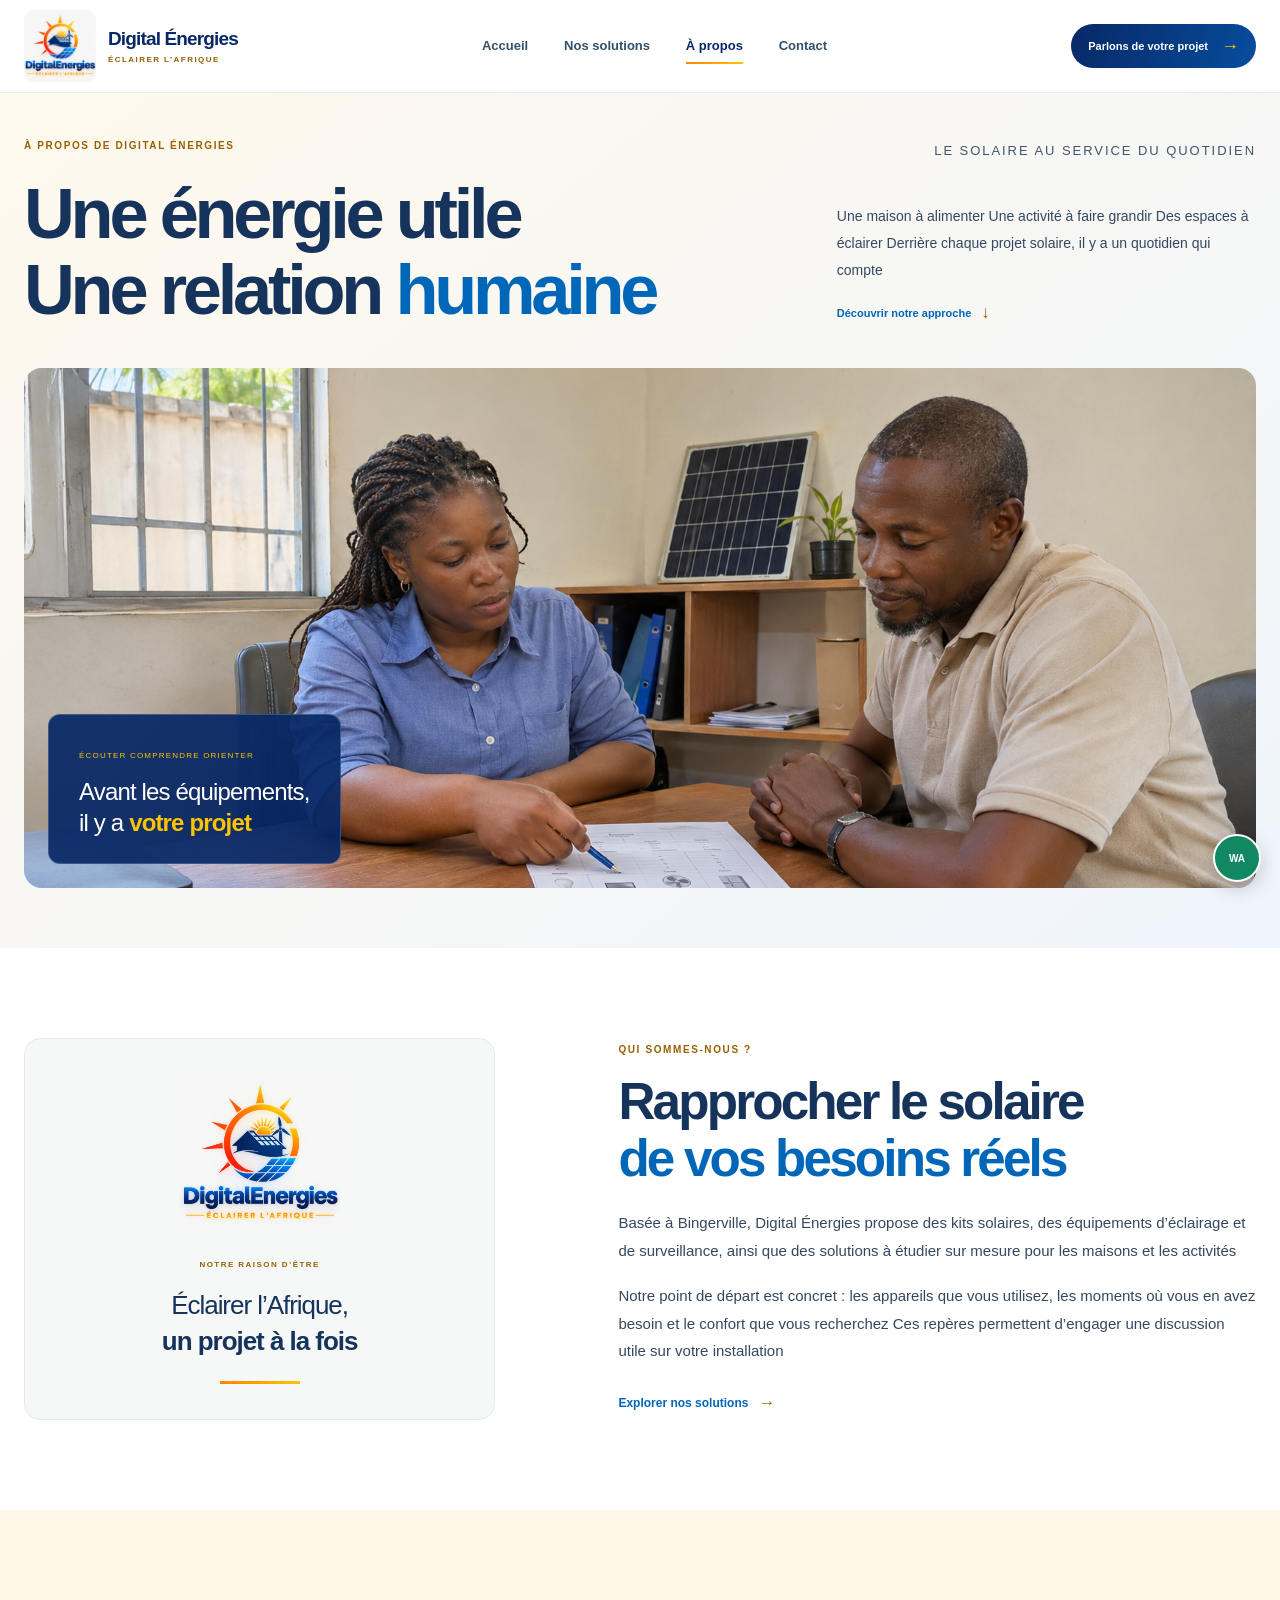
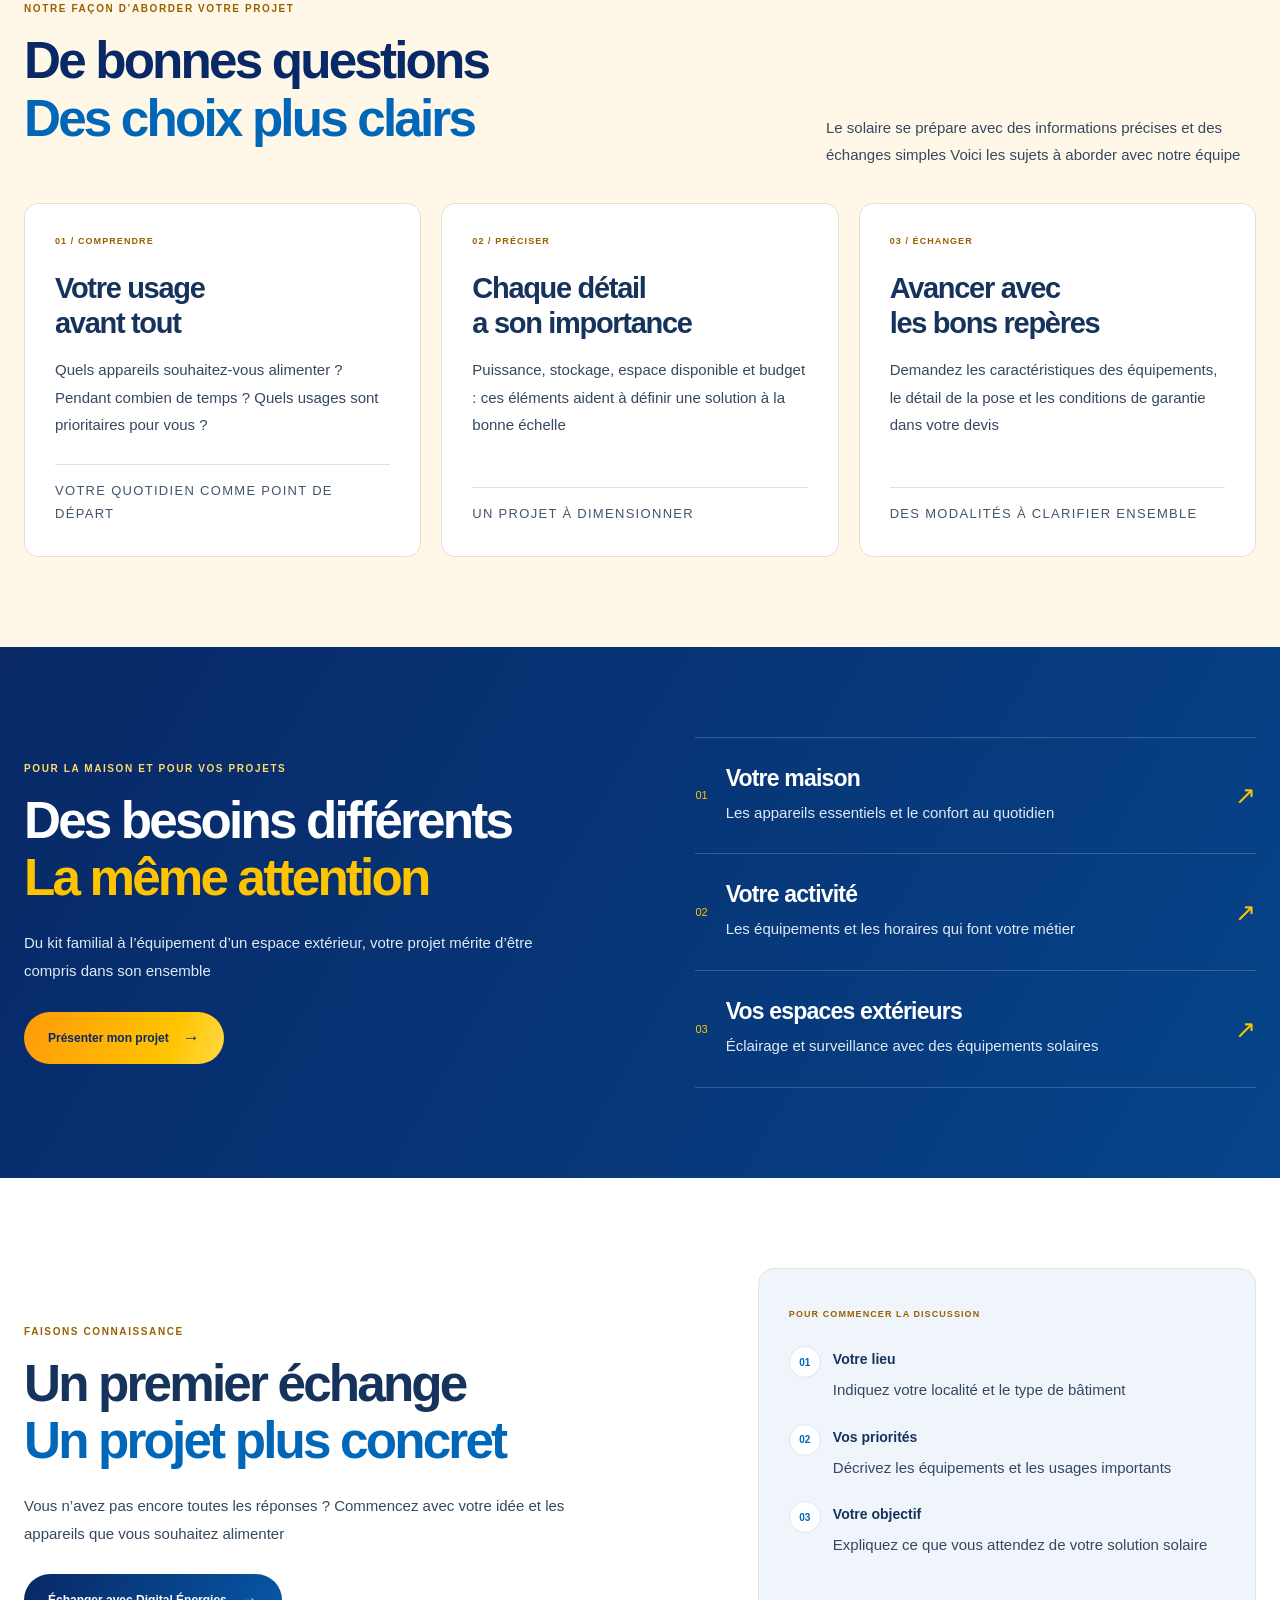
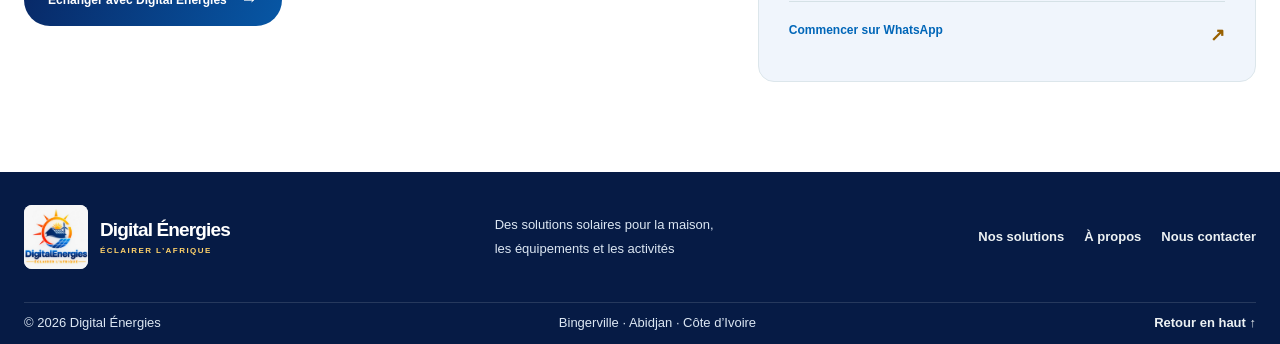
==== commit a5d680cb: "amelioration des images" ====
--- a/a-propos.html
+++ b/a-propos.html
@@ -21,7 +21,7 @@
   </nav>
   <a class="header-cta" href="contact.html">Parlons de votre projet <span aria-hidden="true">→</span></a>
 </div></header>
-<main id="contenu"><section class="about-intro section-space"><div class="wrap"><div class="about-intro-top"><p class="eyebrow eyebrow-blue">À PROPOS DE DIGITAL ÉNERGIES</p><span>LE SOLAIRE AU SERVICE DU QUOTIDIEN</span></div><div class="about-intro-grid"><h1>Une énergie utile<br>Une relation <em>humaine</em></h1><div><p>Une maison à alimenter Une activité à faire grandir Des espaces à éclairer Derrière chaque projet solaire, il y a un quotidien qui compte</p><a class="text-link" href="#notre-approche">Découvrir notre approche <span aria-hidden="true">↓</span></a></div></div><div class="about-wide-photo"><img src="assets/conseil-projet-solaire.png" alt="Illustration d’une conseillère échangeant avec un couple autour d’un projet solaire" fetchpriority="high"><div><span>ÉCOUTER COMPRENDRE ORIENTER</span><p>Avant les équipements,<br>il y a <strong>votre projet</strong></p></div></div></div></section>
+<main id="contenu"><section class="about-intro section-space"><div class="wrap"><div class="about-intro-top"><p class="eyebrow eyebrow-blue">À PROPOS DE DIGITAL ÉNERGIES</p><span>LE SOLAIRE AU SERVICE DU QUOTIDIEN</span></div><div class="about-intro-grid"><h1>Une énergie utile<br>Une relation <em>humaine</em></h1><div><p>Une maison à alimenter Une activité à faire grandir Des espaces à éclairer Derrière chaque projet solaire, il y a un quotidien qui compte</p><a class="text-link" href="#notre-approche">Découvrir notre approche <span aria-hidden="true">↓</span></a></div></div><div class="about-wide-photo"><img src="assets/conseil-solaire-naturel.png" alt="Illustration d’une conseillère et d’un client discutant des appareils à alimenter" fetchpriority="high"><div><span>ÉCOUTER COMPRENDRE ORIENTER</span><p>Avant les équipements,<br>il y a <strong>votre projet</strong></p></div></div></div></section>
 <section class="about-mission section-space" id="notre-approche"><div class="wrap about-mission-grid"><div class="mission-brand"><img src="assets/logo-officiel-digital-energies.jpeg" alt="Digital Énergies — Éclairer l’Afrique" loading="lazy"><span>NOTRE RAISON D’ÊTRE</span><p>Éclairer l’Afrique,<br><strong>un projet à la fois</strong></p><div class="mission-line"></div></div><div class="mission-copy"><p class="eyebrow eyebrow-blue">QUI SOMMES-NOUS ?</p><h2>Rapprocher le solaire<br><em>de vos besoins réels</em></h2><p>Basée à Bingerville, Digital Énergies propose des kits solaires, des équipements d’éclairage et de surveillance, ainsi que des solutions à étudier sur mesure pour les maisons et les activités</p><p>Notre point de départ est concret : les appareils que vous utilisez, les moments où vous en avez besoin et le confort que vous recherchez Ces repères permettent d’engager une discussion utile sur votre installation</p><a class="text-link" href="solutions.html">Explorer nos solutions <span aria-hidden="true">→</span></a></div></div></section>
 <section class="about-principles section-space"><div class="wrap"><div class="section-heading"><div><p class="eyebrow eyebrow-blue">NOTRE FAÇON D’ABORDER VOTRE PROJET</p><h2>De bonnes questions<br><em>Des choix plus clairs</em></h2></div><p class="section-summary">Le solaire se prépare avec des informations précises et des échanges simples Voici les sujets à aborder avec notre équipe</p></div><div class="principles-grid"><article><span>01 / COMPRENDRE</span><h3>Votre usage<br>avant tout</h3><p>Quels appareils souhaitez-vous alimenter ? Pendant combien de temps ? Quels usages sont prioritaires pour vous ?</p><div class="principle-bottom">VOTRE QUOTIDIEN COMME POINT DE DÉPART</div></article><article><span>02 / PRÉCISER</span><h3>Chaque détail<br>a son importance</h3><p>Puissance, stockage, espace disponible et budget : ces éléments aident à définir une solution à la bonne échelle</p><div class="principle-bottom">UN PROJET À DIMENSIONNER</div></article><article><span>03 / ÉCHANGER</span><h3>Avancer avec<br>les bons repères</h3><p>Demandez les caractéristiques des équipements, le détail de la pose et les conditions de garantie dans votre devis</p><div class="principle-bottom">DES MODALITÉS À CLARIFIER ENSEMBLE</div></article></div></div></section>
 <section class="about-audiences section-space"><div class="wrap audience-layout"><div><p class="eyebrow">POUR LA MAISON ET POUR VOS PROJETS</p><h2>Des besoins différents<br><em>La même attention</em></h2><p>Du kit familial à l’équipement d’un espace extérieur, votre projet mérite d’être compris dans son ensemble</p><a class="button button-gold" href="contact.html">Présenter mon projet <span aria-hidden="true">→</span></a></div><div class="audience-list"><a href="solutions.html#kits"><span>01</span><div><h3>Votre maison</h3><p>Les appareils essentiels et le confort au quotidien</p></div><b aria-hidden="true">↗</b></a><a href="solutions.html#sur-mesure"><span>02</span><div><h3>Votre activité</h3><p>Les équipements et les horaires qui font votre métier</p></div><b aria-hidden="true">↗</b></a><a href="solutions.html#eclairage"><span>03</span><div><h3>Vos espaces extérieurs</h3><p>Éclairage et surveillance avec des équipements solaires</p></div><b aria-hidden="true">↗</b></a></div></div></section>
--- a/style.css
+++ b/style.css
@@ -1,8 +1,8 @@
 @import url('https://fonts.googleapis.com/css2?family=DM+Sans:wght@400;500;600;700&family=Manrope:wght@400;500;600;700;800&display=swap');
-:root{--navy:#082866;--blue:#0066b8;--blue-light:#eaf4fc;--gold:#ffc400;--gold-dark:#986000;--orange:#ff8500;--cyan:#009ce3;--brand-solar:linear-gradient(110deg,#ff9a0b 0%,#ffc400 72%,#ffda45 100%);--ink:#16335b;--muted:#465970;--line:#dce4e8;--paper:#f5f8fc;--white:#fff;--max:1180px;--shadow:0 18px 44px rgba(8,40,102,.11)}
+:root{--navy:#082866;--blue:#0066b8;--blue-light:#eaf4fc;--gold:#ffc400;--gold-dark:#986000;--orange:#ff8500;--cyan:#009ce3;--brand-solar:linear-gradient(110deg,#ff9a0b 0%,#ffc400 72%,#ffda45 100%);--ink:#16335b;--muted:#35485f;--line:#dce4e8;--paper:#f5f8fc;--white:#fff;--max:1180px;--shadow:0 18px 44px rgba(8,40,102,.11)}
 *{box-sizing:border-box}html{scroll-behavior:smooth;scroll-padding-top:100px}body{margin:0;background:#fff;color:var(--ink);font:15px/1.7 'DM Sans',Arial,sans-serif;-webkit-font-smoothing:antialiased}img{display:block;width:100%;max-width:100%;object-fit:cover}a{color:inherit;text-decoration:none}button,input,select,textarea{font:inherit}a:focus-visible,button:focus-visible,input:focus-visible,select:focus-visible,textarea:focus-visible{outline:3px solid var(--gold);outline-offset:3px}.wrap{width:min(var(--max),calc(100% - 48px));margin-inline:auto}.skip-link{position:fixed;z-index:100;top:10px;left:10px;padding:9px 13px;transform:translateY(-150%);background:#fff;color:var(--navy)}.skip-link:focus{transform:none}
 .topbar{background:var(--navy);color:#edf5fc;font-size:11px}.topbar-inner{display:flex;min-height:36px;align-items:center;justify-content:space-between;gap:16px;letter-spacing:.07em}.topbar strong{margin-left:8px;color:var(--gold)}.site-header{position:sticky;z-index:30;top:0;background:rgba(255,255,255,.97);border-bottom:1px solid #e6ecef;backdrop-filter:blur(12px)}.header-inner{display:grid;min-height:82px;grid-template-columns:auto 1fr auto;align-items:center;gap:35px}.brand{display:flex;width:max-content;align-items:center;gap:10px;color:var(--navy);font:800 16px/1.15 'Manrope',sans-serif;letter-spacing:-.045em}.brand img{width:51px;height:51px;border-radius:50%;object-fit:cover;background:#f1f1f1}.brand small{display:block;margin-top:6px;color:var(--gold-dark);font:800 8px/1 'DM Sans',sans-serif;letter-spacing:.18em}.main-nav{display:flex;align-items:center;justify-content:center;gap:clamp(18px,2.8vw,39px)}.main-nav a{position:relative;padding:12px 0;color:#35516a;font-size:12px;font-weight:700;white-space:nowrap}.main-nav a:after{position:absolute;right:100%;bottom:5px;left:0;height:2px;background:var(--gold);content:'';transition:right .22s}.main-nav a:hover:after,.main-nav a[aria-current=page]:after{right:0}.main-nav a[aria-current=page]{color:var(--navy)}.header-cta{display:inline-flex;min-height:44px;align-items:center;gap:13px;padding:0 17px;border-radius:5px;background:var(--navy);color:white;font-size:11px;font-weight:800;transition:background .2s,transform .2s}.header-cta:hover{transform:translateY(-2px);background:var(--blue)}.header-cta span{color:var(--gold);font-size:18px}.menu-toggle{display:none}
-.hero{position:relative;isolation:isolate;display:flex;min-height:clamp(610px,calc(100svh - 118px),800px);align-items:center;overflow:hidden;background:var(--navy);color:white}.hero-image,.hero-shade{position:absolute;z-index:-1;inset:0}.hero-image{background:url('assets/home-installation.png') 68% 48%/cover no-repeat;transform:scale(1.01)}.hero-shade{background:linear-gradient(90deg,rgba(6,24,65,.87) 0%,rgba(8,35,87,.75) 36%,rgba(8,35,87,.26) 70%,rgba(8,35,87,.05) 100%),linear-gradient(0deg,rgba(6,24,65,.45),transparent 38%)}.hero-content{padding:88px 0 114px}.eyebrow{display:flex;align-items:center;gap:10px;margin:0 0 12px;color:#ffda6c;font-size:10px;font-weight:800;letter-spacing:.16em}.eyebrow span{width:28px;height:2px;background:var(--gold)}.eyebrow-blue{color:var(--gold-dark)}.hero h1,.page-hero h1{max-width:770px;margin:18px 0;color:#fff;font:700 clamp(54px,8vw,102px)/.98 'Manrope',sans-serif;letter-spacing:-.075em}.hero h1 em,.page-hero h1 em,.section-heading h2 em,.intro h2 em,.about-grid h2 em{color:var(--gold);font-style:normal}.hero-copy{max-width:475px;margin:18px 0 27px;color:#ecf1f4;font-size:15px;line-height:1.8}.hero-actions{display:flex;align-items:center;gap:24px}.button{display:inline-flex;min-height:48px;align-items:center;justify-content:center;gap:14px;padding:0 20px;border:0;border-radius:5px;font-size:11px;font-weight:800;transition:transform .2s,box-shadow .2s,background .2s;cursor:pointer}.button:hover{transform:translateY(-2px);box-shadow:0 10px 24px #0002}.button span{font-size:17px}.button-gold{background:var(--gold);color:var(--navy)}.button-blue{background:var(--navy);color:white}.button-light{background:white;color:var(--navy)}.button-whatsapp{margin-top:24px;background:#118861;color:#fff}.hero-link{color:#fff;font-size:12px;font-weight:700}.hero-link span{margin-left:8px;color:var(--gold)}.hero-caption{position:absolute;right:24px;bottom:22px;left:24px;display:flex;justify-content:space-between;gap:15px;color:#f1f4f6;font-size:8px;font-weight:700;letter-spacing:.14em}
+.hero{position:relative;isolation:isolate;display:flex;min-height:clamp(610px,calc(100svh - 118px),800px);align-items:center;overflow:hidden;background:var(--navy);color:white}.hero-image,.hero-shade{position:absolute;z-index:-1;inset:0}.hero-image{background:url('assets/maison-solaire-naturelle.png') 68% 48%/cover no-repeat;transform:scale(1.01)}.hero-shade{background:linear-gradient(90deg,rgba(6,24,65,.87) 0%,rgba(8,35,87,.75) 36%,rgba(8,35,87,.26) 70%,rgba(8,35,87,.05) 100%),linear-gradient(0deg,rgba(6,24,65,.45),transparent 38%)}.hero-content{padding:88px 0 114px}.eyebrow{display:flex;align-items:center;gap:10px;margin:0 0 12px;color:#ffda6c;font-size:10px;font-weight:800;letter-spacing:.16em}.eyebrow span{width:28px;height:2px;background:var(--gold)}.eyebrow-blue{color:var(--gold-dark)}.hero h1,.page-hero h1{max-width:770px;margin:18px 0;color:#fff;font:700 clamp(54px,8vw,102px)/.98 'Manrope',sans-serif;letter-spacing:-.075em}.hero h1 em,.page-hero h1 em,.section-heading h2 em,.intro h2 em,.about-grid h2 em{color:var(--gold);font-style:normal}.hero-copy{max-width:475px;margin:18px 0 27px;color:#ecf1f4;font-size:15px;line-height:1.8}.hero-actions{display:flex;align-items:center;gap:24px}.button{display:inline-flex;min-height:48px;align-items:center;justify-content:center;gap:14px;padding:0 20px;border:0;border-radius:5px;font-size:11px;font-weight:800;transition:transform .2s,box-shadow .2s,background .2s;cursor:pointer}.button:hover{transform:translateY(-2px);box-shadow:0 10px 24px #0002}.button span{font-size:17px}.button-gold{background:var(--gold);color:var(--navy)}.button-blue{background:var(--navy);color:white}.button-light{background:white;color:var(--navy)}.button-whatsapp{margin-top:24px;background:#118861;color:#fff}.hero-link{color:#fff;font-size:12px;font-weight:700}.hero-link span{margin-left:8px;color:var(--gold)}.hero-caption{position:absolute;right:24px;bottom:22px;left:24px;display:flex;justify-content:space-between;gap:15px;color:#f1f4f6;font-size:8px;font-weight:700;letter-spacing:.14em}
 .section-space{padding:90px 0}.intro{background:var(--paper)}.intro-grid{display:grid;grid-template-columns:1.05fr .8fr;align-items:end;gap:10%}.intro h2,.section-heading h2,.about-grid h2{margin:12px 0 0;color:var(--navy);font:700 clamp(36px,5vw,64px)/1.04 'Manrope',sans-serif;letter-spacing:-.07em}.intro h2 em,.section-heading h2 em,.about-grid h2 em{color:var(--blue)}.intro-copy p,.section-summary,.story-copy p{margin:0 0 17px;color:var(--muted);font-size:13px;line-height:1.9}.text-link{display:inline-flex;align-items:center;gap:10px;color:var(--blue);font-size:11px;font-weight:800}.text-link b,.text-link span{color:var(--gold-dark);font-size:17px;transition:transform .2s}.text-link:hover b,.text-link:hover span{transform:translate(3px,-2px)}.benefit-row{display:grid;grid-template-columns:repeat(3,1fr);gap:16px;margin-top:54px}.benefit-row article{display:flex;gap:14px;align-items:flex-start;padding:21px 20px;border:1px solid #dce4e4;background:#fff}.benefit-icon{display:grid;width:35px;height:35px;flex:none;place-items:center;border-radius:50%;background:#fff0c6;color:var(--gold-dark);font:800 10px 'Manrope',sans-serif}.benefit-row h3{margin:0 0 3px;color:var(--navy);font:700 15px 'Manrope',sans-serif}.benefit-row p{margin:0;color:var(--muted);font-size:10px;line-height:1.6}
 .home-solutions{background:#fff}.section-heading{display:flex;align-items:end;justify-content:space-between;gap:35px;margin-bottom:34px}.section-heading .eyebrow{margin-bottom:8px}.section-heading h2{margin:0;font-size:clamp(34px,4.3vw,54px)}.heading-link{flex:none;margin-bottom:9px}.preview-grid{display:grid;grid-template-columns:repeat(3,1fr);gap:18px}.preview-card{overflow:hidden;border:1px solid var(--line);background:#fff;transition:transform .22s,box-shadow .22s}.preview-card:hover{transform:translateY(-4px);box-shadow:var(--shadow)}.preview-image{position:relative;height:225px;overflow:hidden;background:#e7edf0}.preview-image img{height:100%;transition:transform .5s}.preview-card:hover .preview-image img{transform:scale(1.04)}.image-tag{position:absolute;bottom:12px;left:12px;padding:6px 9px;background:var(--navy);color:#fff;font-size:8px;font-weight:800;letter-spacing:.13em}.preview-copy{padding:21px 20px 24px}.card-number,.kit-label{color:var(--gold-dark);font-size:8px;font-weight:900;letter-spacing:.14em}.preview-copy h3,.value-grid h3{margin:7px 0;color:var(--navy);font:700 20px 'Manrope',sans-serif;letter-spacing:-.04em}.preview-copy p{min-height:46px;margin:0 0 13px;color:var(--muted);font-size:11px;line-height:1.7}.home-cta,.about-cta{padding:48px 0;background:var(--navy);color:white}.home-cta-inner{display:flex;align-items:center;justify-content:space-between;gap:30px}.home-cta h2{margin:8px 0 0;color:white;font:700 clamp(28px,4vw,44px)/1.08 'Manrope',sans-serif;letter-spacing:-.06em}.home-cta .eyebrow{margin:0;color:#ffda6c}
 .page-hero{padding:70px 0 75px;background:var(--paper)}.page-hero-grid{display:grid;grid-template-columns:.9fr 1.1fr;align-items:center;gap:8%}.page-hero h1{margin:15px 0;color:var(--navy);font-size:clamp(46px,6.5vw,82px)}.page-hero h1 em{color:var(--blue)}.page-hero p:not(.eyebrow){max-width:540px;margin:0 0 22px;color:var(--muted);font-size:14px;line-height:1.85}.page-hero-photo{height:390px;overflow:hidden;box-shadow:var(--shadow)}.page-hero-photo img{height:100%}.page-hero-compact{padding:62px 0;background:linear-gradient(120deg,#eff4f6,#fff9e9)}.page-hero-compact h1{margin-bottom:10px}.page-hero-compact p:not(.eyebrow){max-width:590px}
@@ -74,20 +74,24 @@
 @media(max-width:740px){.brand img{width:54px;height:54px;border-radius:7px}.brand{gap:8px}.brand small{font-size:6px;letter-spacing:.12em}.footer-brand img{width:64px;height:64px}.footer-brand small{font-size:7px}.mission-brand>img{width:150px;height:150px}}
 
 /* Lisibilité renforcée des textes secondaires sur les quatre pages */
-:is(.home-page,.solutions-page,.about-page,.contact-page) :is(.intro-copy p,.section-summary,.benefit-row p,.preview-copy p,.needs-content p:not(.eyebrow),.process-grid p,.faq-intro>p:not(.eyebrow),.faq-list details p,.offer-notice p,.kit-tagline,.solution-kit li,.equipment-info>p:not(.eyebrow),.mission-copy>p:not(.eyebrow),.principles-grid p,.dialogue-layout>div>p:not(.eyebrow),.dialogue-card li p,.contact-form-title>p:not(.eyebrow),.contact-tips p,.message-preview p){font-size:14px;line-height:1.85;color:#465970;font-weight:500}
-:is(.home-page,.solutions-page,.about-page,.contact-page) :is(.required-note,.request-form label span,.form-footnote,.equipment-info p.equipment-fineprint,.equipment-price>span,.compare-scroll caption,.solution-price>small,.kit-list-label,.kit-topline span:last-child,.principle-bottom,.about-intro-top>span,.contact-direct small,.need-tags span,.equipment-points span){font-size:12px;line-height:1.75;color:#506178;font-weight:500}
-.contact-page .request-form label{font-size:13px}
-.contact-page .request-form :is(input,select,textarea){font-size:14px}
-.contact-page .request-form :is(input,textarea)::placeholder{color:#617287;opacity:1}
-.contact-page .selected-project{font-size:13px;line-height:1.75}
-.footer-main>p,.footer-bottom{color:#dce7f3;font-size:12px;line-height:1.8}
-.footer-links a,.footer-bottom a{font-size:12px}
-.energy-copy .energy-note{color:#e0eaf4!important;font-size:13px!important}
-.energy-demo-caption p{color:#e0eaf4;font-size:13px}
-.energy-demo>small{color:#d6e3f0;font-size:12px;line-height:1.7}
-.energy-demo-top>span,.energy-labels{color:#dce7f3;font-size:11px}
-:is(.home-page,.solutions-page,.about-page,.contact-page) :is(.bespoke-card>p:not(.eyebrow),.tailored-layout>div>p:not(.eyebrow),.audience-layout>div>p:not(.eyebrow),.audience-list p,.contact-sidebar>p:not(.eyebrow),.contact-location p){color:#e0eaf4;font-size:14px;line-height:1.85}
-.tailored-configs>small,.tailored-configs>div>span{color:#dce7f3;font-size:12px;line-height:1.75}
-.solutions-photo-label small,.contact-methods a>div>span{color:#e0eaf4;font-size:12px;line-height:1.75}
+:is(.home-page,.solutions-page,.about-page,.contact-page) :is(.intro-copy p,.section-summary,.benefit-row p,.preview-copy p,.needs-content p:not(.eyebrow),.process-grid p,.faq-intro>p:not(.eyebrow),.faq-list details p,.offer-notice p,.kit-tagline,.solution-kit li,.equipment-info>p:not(.eyebrow),.mission-copy>p:not(.eyebrow),.principles-grid p,.dialogue-layout>div>p:not(.eyebrow),.dialogue-card li p,.contact-form-title>p:not(.eyebrow),.contact-tips p,.message-preview p){font-size:15px;line-height:1.85;color:#35485f;font-weight:500}
+:is(.home-page,.solutions-page,.about-page,.contact-page) :is(.required-note,.request-form label span,.form-footnote,.equipment-info p.equipment-fineprint,.equipment-price>span,.compare-scroll caption,.solution-price>small,.kit-list-label,.kit-topline span:last-child,.principle-bottom,.about-intro-top>span,.contact-direct small,.need-tags span,.equipment-points span){font-size:13px;line-height:1.75;color:#42556b;font-weight:500}
+.contact-page .request-form label{font-size:14px}
+.contact-page .request-form :is(input,select,textarea){font-size:15px}
+.contact-page .request-form :is(input,textarea)::placeholder{color:#53677d;opacity:1}
+.contact-page .selected-project{font-size:14px;line-height:1.75}
+.footer-main>p,.footer-bottom{color:#dce7f3;font-size:13px;line-height:1.8}
+.footer-links a,.footer-bottom a{font-size:13px}
+.energy-copy .energy-note{color:#e0eaf4!important;font-size:14px!important}
+.energy-demo-caption p{color:#e0eaf4;font-size:14px}
+.energy-demo>small{color:#d6e3f0;font-size:13px;line-height:1.7}
+.energy-demo-top>span,.energy-labels{color:#dce7f3;font-size:12px}
+:is(.home-page,.solutions-page,.about-page,.contact-page) :is(.bespoke-card>p:not(.eyebrow),.tailored-layout>div>p:not(.eyebrow),.audience-layout>div>p:not(.eyebrow),.audience-list p,.contact-sidebar>p:not(.eyebrow),.contact-location p){color:#e0eaf4;font-size:15px;line-height:1.85}
+.tailored-configs>small,.tailored-configs>div>span{color:#dce7f3;font-size:13px;line-height:1.75}
+.solutions-photo-label small,.contact-methods a>div>span{color:#e0eaf4;font-size:13px;line-height:1.75}
 .home-page .preview-copy p{min-height:78px}
 @media(max-width:740px){.home-page .preview-copy p{min-height:0}.offer-notice{gap:12px}.contact-form-title>p:not(.eyebrow){line-height:1.8}.footer-bottom{gap:10px 16px}.contact-methods strong{overflow-wrap:anywhere}}
+
+.home-page .hero-image{background-position:83% center}
+.home-page .needs-photo img{object-position:center center}
+.solutions-hero-visual>img{object-position:center center}
